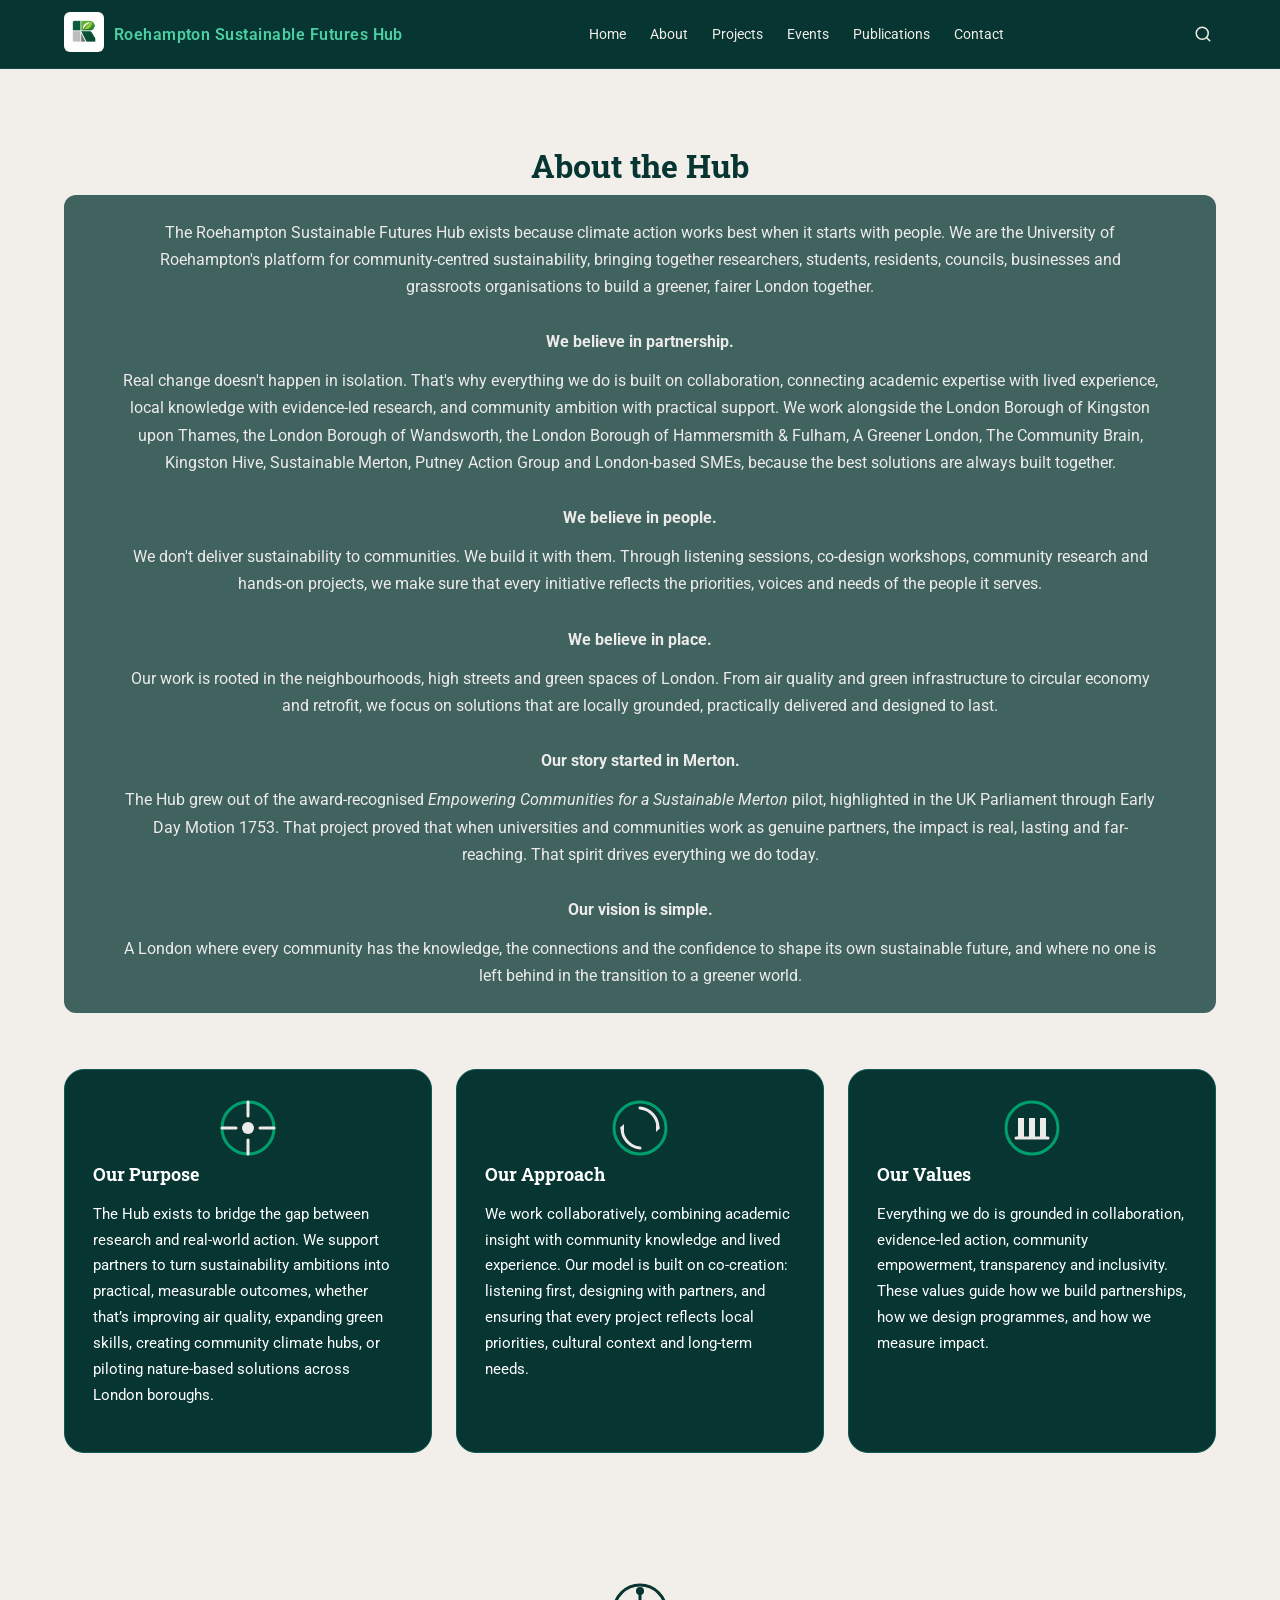
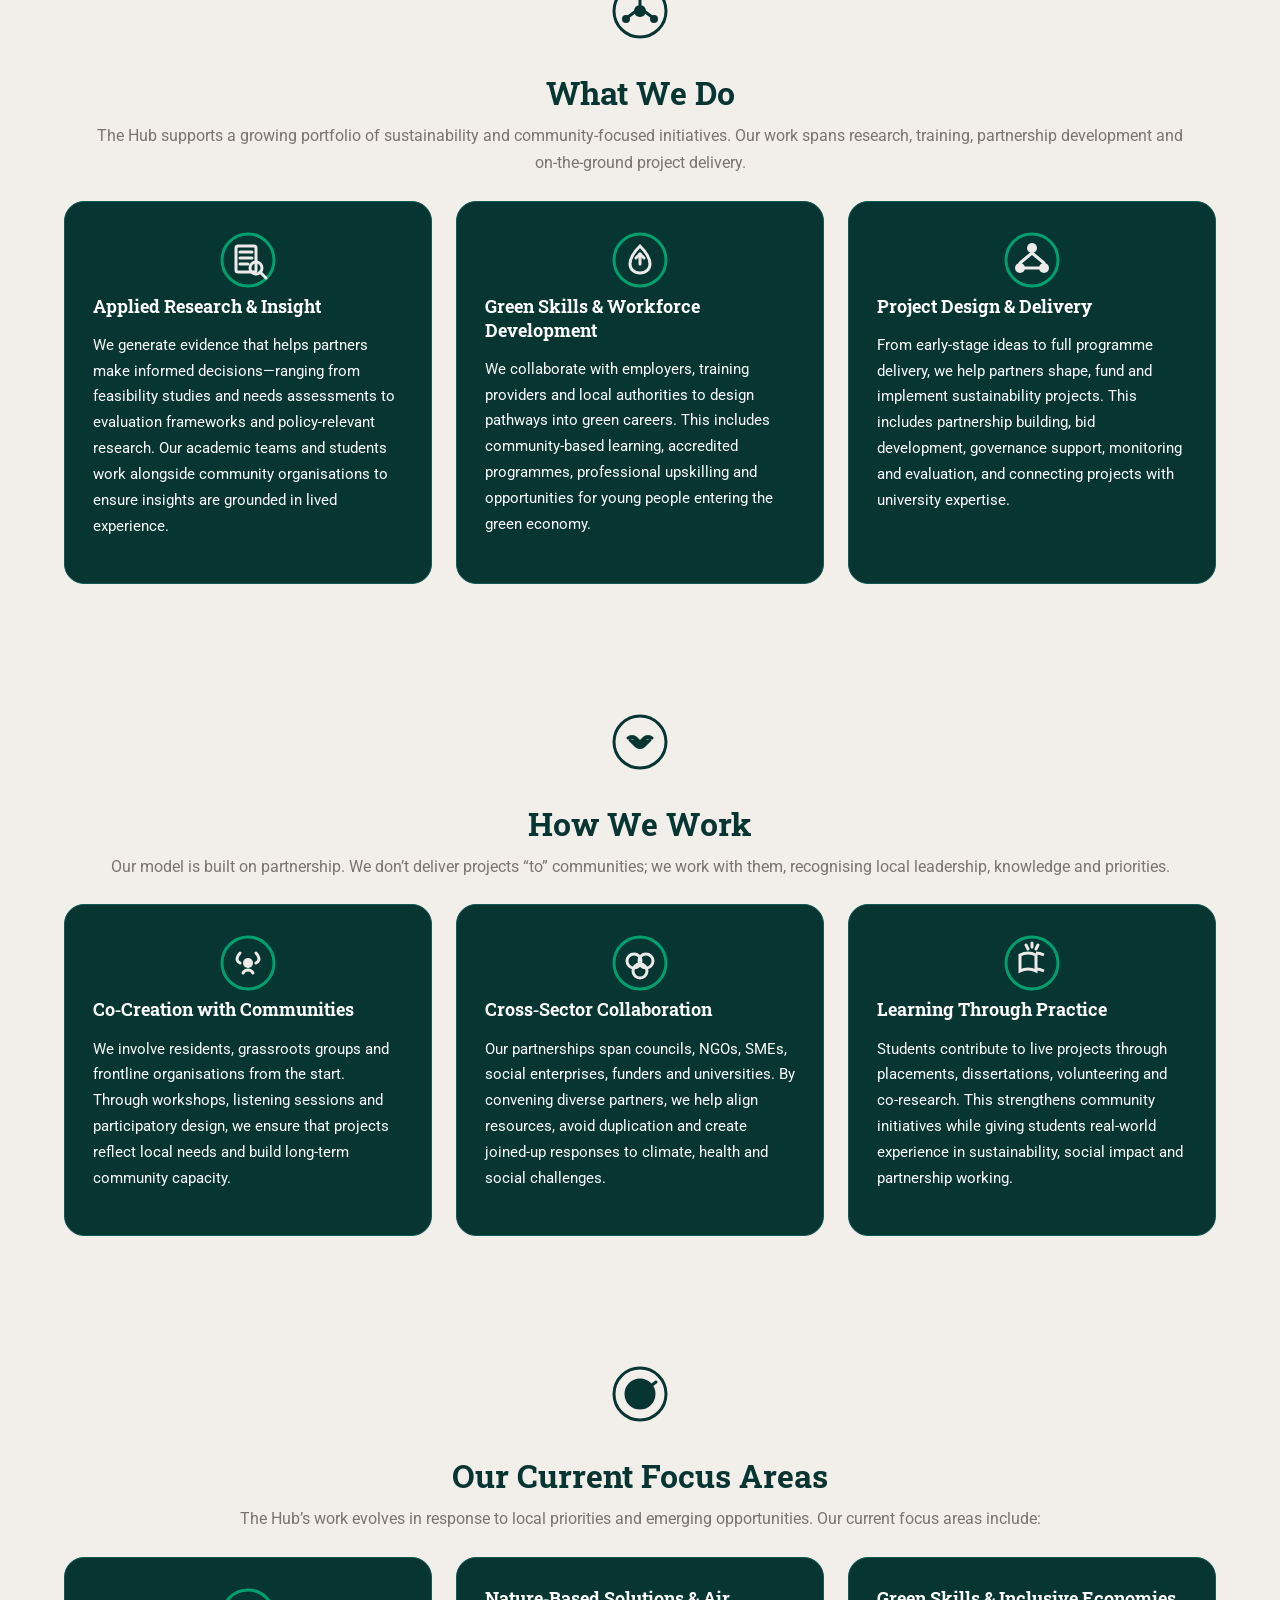
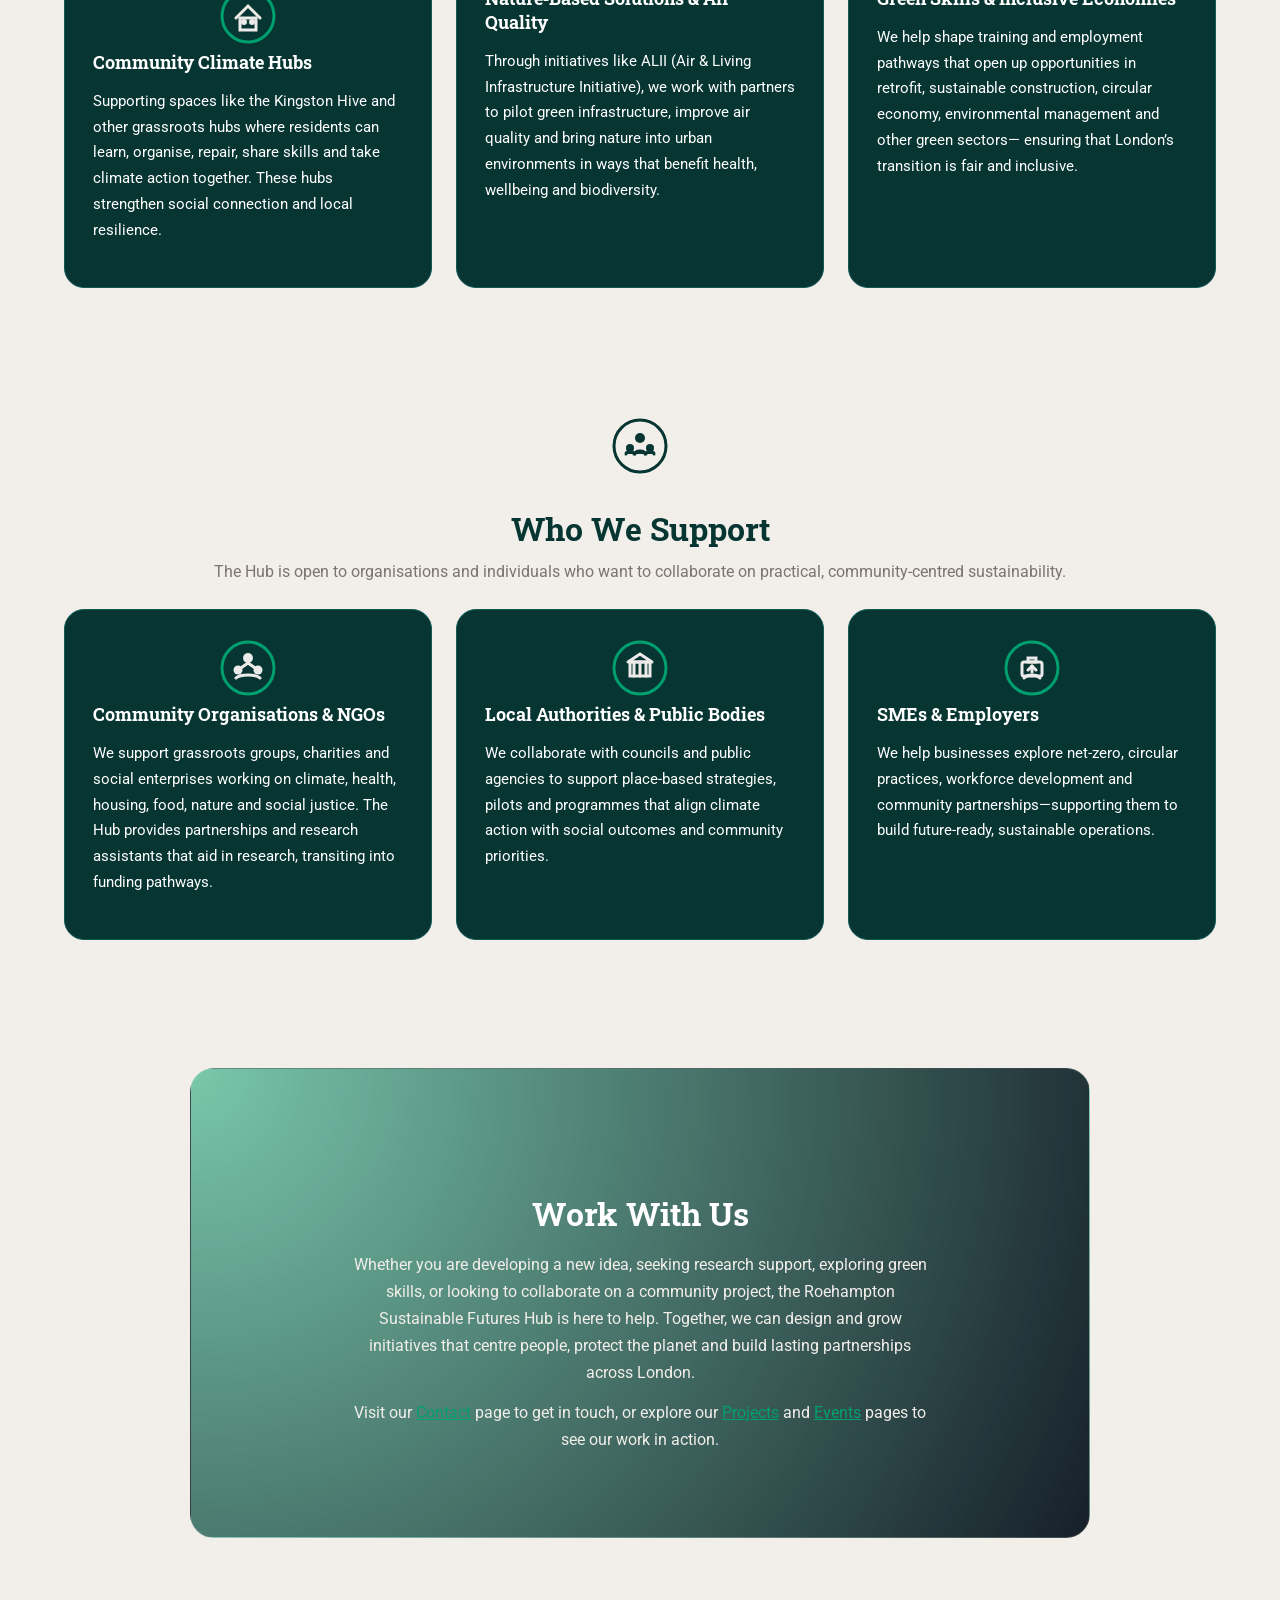
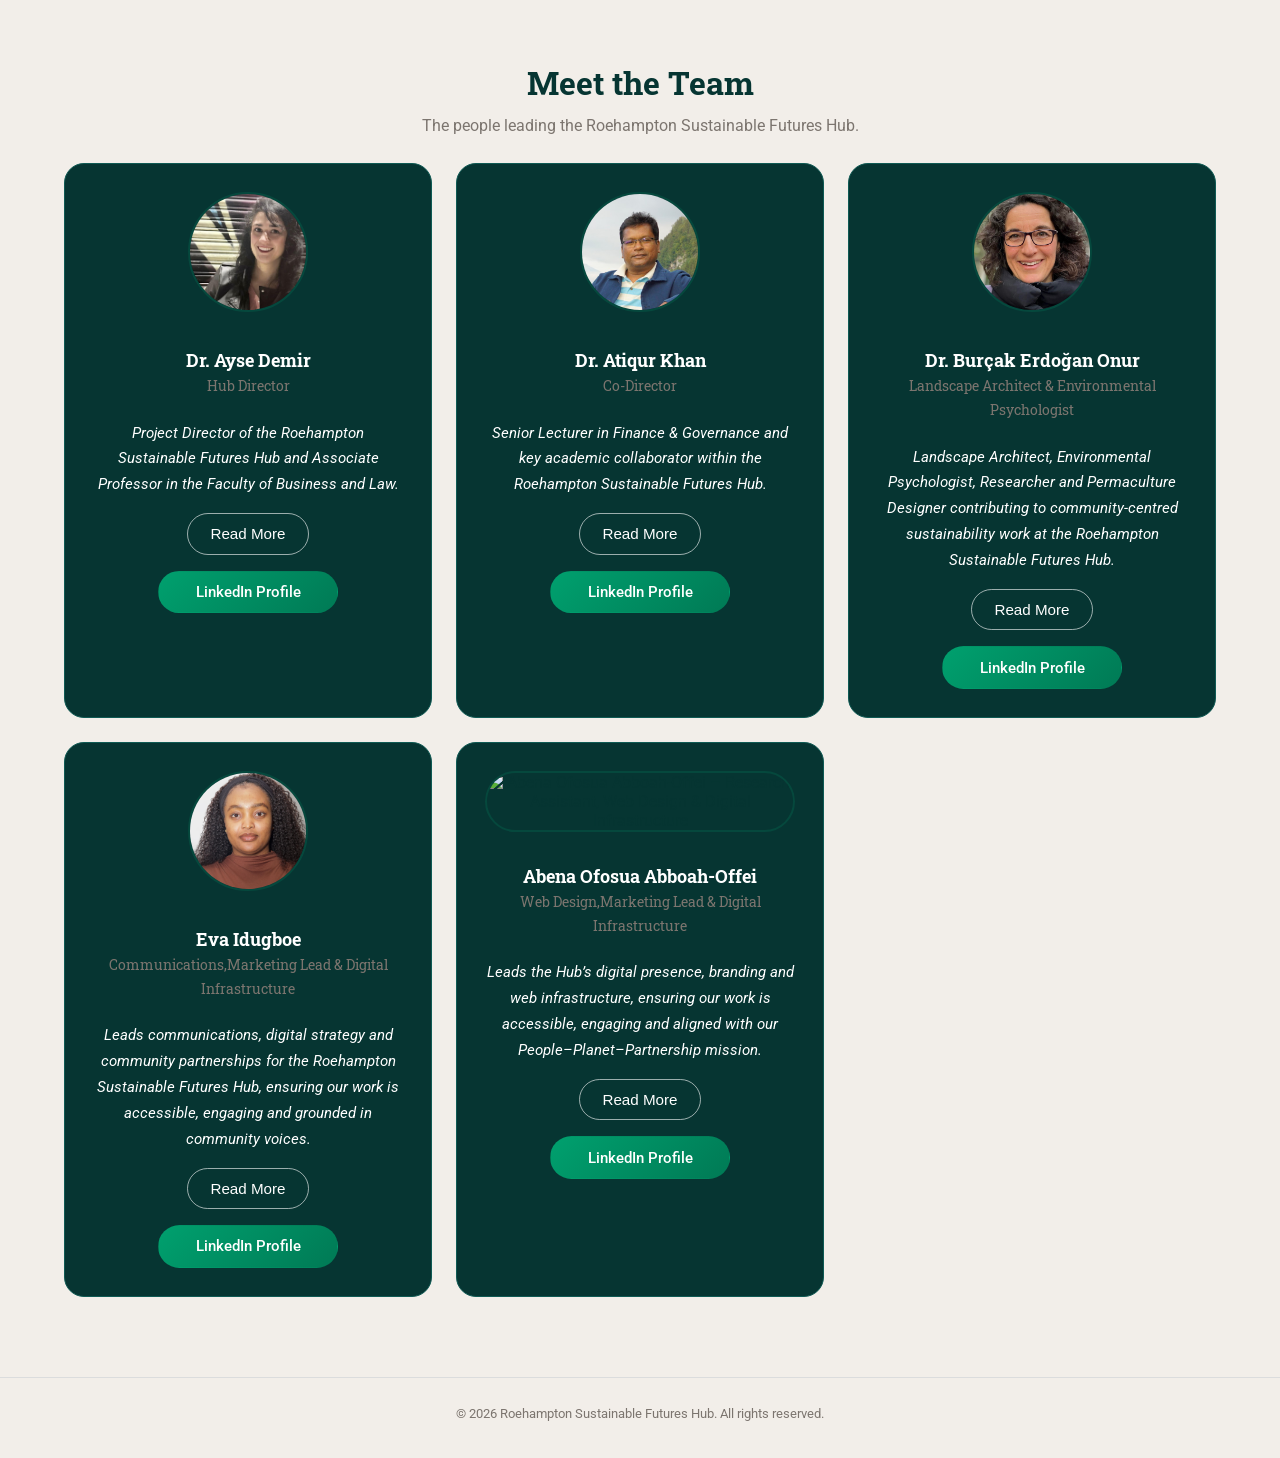
==== about.html @ 27e3ad8d "search page" ====
<!DOCTYPE html>
<html lang="en">
<head>
  <meta charset="UTF-8" />
  <meta name="viewport" content="width=device-width, initial-scale=1.0" />
  <title>Roehampton Sustainable Futures Hub | About</title>
  <link href="https://fonts.googleapis.com/css2?family=Roboto:wght@300;400;500;700&family=Roboto+Slab:wght@500;600;700&display=swap" rel="stylesheet" />
  <link rel="stylesheet" href="styles.css" />
  <script src="script.js" defer></script>
</head>
<body>
<!-- <header class="site-header">
  <div class="logo">
    <img src="Roehampton Sustainable Futures hub logo.png" alt="Roehampton Sustainable Futures Hub Logo" class="logo-img">
    <span class="logo-text">Roehampton Sustainable Futures Hub</span>
  </div>
  <nav class="main-nav">
    <a href="index.html">Home</a>
    <a href="about.html">About</a>
    <a href="programmes.html">Programmes</a>
    <a href="team.html">Team</a>
    <a href="impact.html">Impact</a>
    <a href="contact.html">Contact</a>
  </nav>
  <button class="nav-toggle" id="navToggle" aria-label="Toggle navigation">☰</button>
</header> -->


<header class="site-header">
  <div class="logo">
    <a href="index.html">
      <img src="Roehampton Sustainable Futures hub logo.png" class="logo-img" alt="Roehampton Sustainable Futures Hub">
    </a>
    <span class="logo-text">Roehampton Sustainable Futures Hub</span>
  </div>

  <nav class="main-nav">
    <a href="index.html">Home</a>
    <a href="about.html">About</a>
    <a href="projects.html">Projects</a>
    <!-- <a href="team.html">Team</a> -->
    <!-- <a href="impact.html">Impact</a> -->
    <a href="events.html">Events</a>
    <a href="publications.html">Publications</a>
    <!-- <a href="partners.html">Partners</a> -->
    <a href="contact.html">Contact</a>
  </nav>

  <!-- Search -->
<div class="site-search">
  <button class="search-toggle" id="searchToggle" aria-label="Search">
    <svg width="18" height="18" viewBox="0 0 24 24" fill="none" stroke="currentColor" stroke-width="2" stroke-linecap="round" stroke-linejoin="round">
      <circle cx="11" cy="11" r="8"/>
      <line x1="21" y1="21" x2="16.65" y2="16.65"/>
    </svg>
  </button>
  <div class="search-bar" id="searchBar">
    <input type="text" placeholder="Search the site..." class="search-input" id="searchInput">
    <button class="search-submit" id="searchSubmit">Go</button>
  </div>
</div>


  <button class="nav-toggle" id="navToggle">☰</button>
</header>

<main>
  
<main>

  <!-- ABOUT THE HUB -->
  <section class="about">
    <div class="section-heading">
      

      <h2>About the Hub</h2>
      <p style="text-align: justify;">
  <!-- <p style="text-align: justify;">
  The Roehampton Sustainable Futures Hub (RSFH) is the University of Roehampton's flagship platform 
  for partnership-driven sustainability. We bring together academics, students, residents, SMEs, 
  voluntary organisations, NGOs and local authorities to co-design environmental solutions that are 
  grounded in evidence and shaped by community priorities. Our role is to bridge the gap between 
  research and real-world climate action — ensuring that insight becomes impact.
</p>
<div></div>
<p style="text-align: justify;"><strong>Our Purpose</strong></p>
<p style="text-align: justify;">
  We exist to help London's communities, councils and organisations turn sustainability ambitions 
  into practical, measurable change. Our work is rooted in the belief that climate action must be 
  people-centred, place-based and partnership-led. We don't deliver solutions to communities; we 
  build them with communities — combining lived experience with academic expertise to create 
  interventions that are meaningful, inclusive and long-lasting.
</p>

<p style="text-align: justify;"><strong>Our Approach</strong></p>
<p style="text-align: justify;">RSFH works at the intersection of research, policy and community practice. We support partners to:</p>
<ul style="text-align: justify;">
  <li>Develop and test new sustainability programmes</li>
  <li>Strengthen organisational capacity and local leadership</li>
  <li>Build cross-sector partnerships</li>
  <li>Generate evidence and evaluate impact</li>
  <li>Expand access to green skills and climate education</li>
  <li>Pilot nature-based and climate-resilient interventions</li>
  <li>Translate research into practical tools, resources and community-led action</li>
</ul>

<p style="text-align: justify;"><strong>Who We Work With</strong></p>
<p style="text-align: justify;">Our partnerships span London's public, private and voluntary sectors. We collaborate closely with:</p>
<ul style="text-align: justify;">
  <li>London Borough of Kingston upon Thames</li>
  <li>London Borough of Wandsworth</li>
  <li>London Borough of Hammersmith &amp; Fulham</li>
  <li>A Greener London</li>
  <li>The Community Brain</li>
  <li>Kingston Hive</li>
  <li>Sustainable Merton</li>
  <li>Putney Action Group</li>
  <li>Kingston Council's Green Economy Team</li>
  <li>London-based SMEs and grassroots organisations</li>
</ul>

<p style="text-align: justify;"><strong>What We Do</strong></p>
<p style="text-align: justify;">Our portfolio spans a wide range of environmental and community-centred themes, including:</p>
<ul style="text-align: justify;">
  <li>Climate action and community resilience</li>
  <li>Air quality and pollution reduction</li>
  <li>Green and living infrastructure</li>
  <li>Circular economy innovation</li>
  <li>Green skills development and workforce pathways</li>
  <li>Community climate hubs and local capacity building</li>
  <li>Applied research and evidence generation</li>
  <li>Sustainability learning and public engagement</li>
</ul>

<p style="text-align: justify;"><strong>Our Core Initiatives</strong></p>
<p style="text-align: justify;">
  <strong>Green Skills for South London</strong> — Creating accessible pathways into the green 
  economy for residents, young people and jobseekers across South London, supporting workforce 
  development and local economic resilience.
</p>
<p style="text-align: justify;">
  <strong>Air &amp; Living Infrastructure Initiative (ALII)</strong> — Piloting nature-based 
  solutions and green infrastructure to improve air quality, enhance biodiversity and strengthen 
  climate resilience across London boroughs.
</p>
<p style="text-align: justify;">
  <strong>Kingston Hive Impact &amp; Capacity Building Project</strong> — Supporting one of 
  London's most active community climate hubs to expand its reach, measure its impact and embed 
  learning, governance and long-term sustainability.
</p>

<p style="text-align: justify;"><strong>Our Roots</strong></p>
<p style="text-align: justify;">
  RSFH builds on the award-recognised <em>Empowering Communities for a Sustainable Merton</em> 
  pilot — highlighted in the UK Parliament through Early Day Motion 1753. This pioneering project 
  demonstrated how universities and communities can work together to deliver practical, locally 
  grounded sustainability outcomes. It set the foundation for the Hub's commitment to partnership, 
  evidence and community-centred climate action.
</p>

<p style="text-align: justify;"><strong>Our Vision</strong></p>
<p style="text-align: justify;">
  A London where every community has the knowledge, capacity and partnerships needed to shape a 
  fair, low-carbon and climate-resilient future — and where universities play an active role in 
  supporting that transition.
</p>
      </p> -->

      <div class="about-text-box">
  <p>
    The Roehampton Sustainable Futures Hub exists because climate action works best when it starts
    with people. We are the University of Roehampton's platform for community-centred sustainability,
    bringing together researchers, students, residents, councils, businesses and grassroots
    organisations to build a greener, fairer London together.
  </p>

  <p><strong>We believe in partnership.</strong></p>
  <p>
    Real change doesn't happen in isolation. That's why everything we do is built on collaboration,
    connecting academic expertise with lived experience, local knowledge with evidence-led research,
    and community ambition with practical support. We work alongside the London Borough of Kingston
    upon Thames, the London Borough of Wandsworth, the London Borough of Hammersmith &amp; Fulham,
    A Greener London, The Community Brain, Kingston Hive, Sustainable Merton, Putney Action Group
    and London-based SMEs, because the best solutions are always built together.
  </p>

  <p><strong>We believe in people.</strong></p>
  <p>
    We don't deliver sustainability to communities. We build it with them. Through listening sessions,
    co-design workshops, community research and hands-on projects, we make sure that every initiative
    reflects the priorities, voices and needs of the people it serves.
  </p>

  <p><strong>We believe in place.</strong></p>
  <p>
    Our work is rooted in the neighbourhoods, high streets and green spaces of London. From air
    quality and green infrastructure to circular economy and retrofit, we focus on solutions that
    are locally grounded, practically delivered and designed to last.
  </p>

  <p><strong>Our story started in Merton.</strong></p>
  <p>
    The Hub grew out of the award-recognised <em>Empowering Communities for a Sustainable Merton</em>
    pilot, highlighted in the UK Parliament through Early Day Motion 1753. That project proved that
    when universities and communities work as genuine partners, the impact is real, lasting and
    far-reaching. That spirit drives everything we do today.
  </p>

  <p><strong>Our vision is simple.</strong></p>
  <p>
    A London where every community has the knowledge, the connections and the confidence to shape
    its own sustainable future, and where no one is left behind in the transition to a greener world.
  </p>
</div>
</p>  

    </div>

    <div class="about-grid">
      <div class="about-card">
        <div style="text-align:center;">

<svg width="60" height="60" viewBox="0 0 60 60" fill="none" xmlns="http://www.w3.org/2000/svg">
    <!-- Outer circle -->
    <circle cx="30" cy="30" r="26" stroke="#00A06E" stroke-width="3"/>

    <!-- Inner dot -->
    <circle cx="30" cy="30" r="6" fill="#ECEBEA"/>

    <!-- Direction lines -->
    <line x1="30" y1="4"  x2="30" y2="18" stroke="#ECEBEA" stroke-width="3" stroke-linecap="round"/>
    <line x1="30" y1="42" x2="30" y2="56" stroke="#ECEBEA" stroke-width="3" stroke-linecap="round"/>
    <line x1="4"  y1="30" x2="18" y2="30" stroke="#ECEBEA" stroke-width="3" stroke-linecap="round"/>
    <line x1="42" y1="30" x2="56" y2="30" stroke="#ECEBEA" stroke-width="3" stroke-linecap="round"/>
  </svg>

</div>


        <h3>Our Purpose</h3>
        <p>
          The Hub exists to bridge the gap between research and real‑world action. We support partners to
          turn sustainability ambitions into practical, measurable outcomes, whether that’s improving air
          quality, expanding green skills, creating community climate hubs, or piloting nature‑based
          solutions across London boroughs.
        </p>
      </div>

      
      
      
      <!-- OUR APPROACH -->
      <div class="about-card">

<div style="text-align:center;">
  <svg width="60" height="60" viewBox="0 0 60 60" fill="none" xmlns="http://www.w3.org/2000/svg">
    <!-- Outer circle -->
    <circle cx="30" cy="30" r="26" stroke="#00A06E" stroke-width="3"/>

    <!-- Circular arrows -->
    <path d="M30 10 A20 20 0 0 1 48 30" stroke="#ECEBEA" stroke-width="3" fill="none" stroke-linecap="round"/>
    <polygon points="46,26 50,30 46,34" fill="#ECEBEA"/>

    <path d="M30 50 A20 20 0 0 1 12 30" stroke="#ECEBEA" stroke-width="3" fill="none" stroke-linecap="round"/>
    <polygon points="14,34 10,30 14,26" fill="#ECEBEA"/>
  </svg>
</div>

        



        <h3>Our Approach</h3>
        <p>
          We work collaboratively, combining academic insight with community knowledge and lived
          experience. Our model is built on co‑creation: listening first, designing with partners, and
          ensuring that every project reflects local priorities, cultural context and long‑term needs.
        </p>
      </div>


      <!-- OUR VALUES -->
      <div class="about-card">

<div style="text-align:center;">
  <svg width="60" height="60" viewBox="0 0 60 60" fill="none" xmlns="http://www.w3.org/2000/svg">
    <!-- Outer circle -->
    <circle cx="30" cy="30" r="26" stroke="#00A06E" stroke-width="3"/>

    <!-- Three pillars -->
    <rect x="16" y="20" width="6" height="20" fill="#ECEBEA"/>
    <rect x="27" y="20" width="6" height="20" fill="#ECEBEA"/>
    <rect x="38" y="20" width="6" height="20" fill="#ECEBEA"/>

    <!-- Base line -->
    <line x1="14" y1="40" x2="46" y2="40" stroke="#ECEBEA" stroke-width="3" stroke-linecap="round"/>
  </svg>
</div>




        <h3>Our Values</h3>
        <p>
          Everything we do is grounded in collaboration, evidence‑led action, community empowerment,
          transparency and inclusivity. These values guide how we build partnerships, how we design
          programmes, and how we measure impact.
        </p>
      </div>
    </div>
  </section>



  <!-- WHAT WE DO -->
  <section class="about">
    <div class="section-heading">

<div style="text-align:center;">
  <svg width="60" height="60" viewBox="0 0 60 60" fill="none" xmlns="http://www.w3.org/2000/svg">
    <!-- Outer circle -->
    <circle cx="30" cy="30" r="26" stroke="#00A06E" stroke-width="3"/>

    <!-- Central hub -->
    <circle cx="30" cy="30" r="6" fill="#063532"/>

    <!-- Three outward paths -->
    <line x1="30" y1="12" x2="30" y2="24" stroke="#063532" stroke-width="3" stroke-linecap="round"/>
    <line x1="18" y1="36" x2="26" y2="30" stroke="#063532" stroke-width="3" stroke-linecap="round"/>
    <line x1="42" y1="36" x2="34" y2="30" stroke="#063532" stroke-width="3" stroke-linecap="round"/>

    <!-- Three endpoint dots -->
    <circle cx="30" cy="10" r="4" fill="#063532"/>
    <circle cx="16" cy="38" r="4" fill="#063532"/>
    <circle cx="44" cy="38" r="4" fill="#063532"/>
  </svg>
</div>


      <h2>What We Do</h2>
      <p>
        The Hub supports a growing portfolio of sustainability and community‑focused initiatives. Our work
        spans research, training, partnership development and on‑the‑ground project delivery.
      </p>
    </div>

    <div class="about-grid">
      <div class="about-card">

<div style="text-align:center;">
  <svg width="60" height="60" viewBox="0 0 60 60" fill="none" xmlns="http://www.w3.org/2000/svg">
    <!-- Outer circle -->
    <circle cx="30" cy="30" r="26" stroke="#00A06E" stroke-width="3"/>

    <!-- Document -->
    <rect x="18" y="16" width="20" height="26" rx="2" stroke="#ECEBEA" stroke-width="3" fill="none"/>
    <line x1="22" y1="22" x2="34" y2="22" stroke="#ECEBEA" stroke-width="3" stroke-linecap="round"/>
    <line x1="22" y1="28" x2="34" y2="28" stroke="#ECEBEA" stroke-width="3" stroke-linecap="round"/>
    <line x1="22" y1="34" x2="30" y2="34" stroke="#ECEBEA" stroke-width="3" stroke-linecap="round"/>

    <!-- Magnifying glass -->
    <circle cx="38" cy="38" r="6" stroke="#ECEBEA" stroke-width="3" fill="none"/>
    <line x1="42" y1="42" x2="48" y2="48" stroke="#ECEBEA" stroke-width="3" stroke-linecap="round"/>
  </svg>
</div>


        <h3>Applied Research & Insight</h3>
        <p>
          We generate evidence that helps partners make informed decisions—ranging from feasibility
          studies and needs assessments to evaluation frameworks and policy‑relevant research. Our
          academic teams and students work alongside community organisations to ensure insights are
          grounded in lived experience.
        </p>
      </div>

      <div class="about-card">

<div style="text-align:center;">
  <svg width="60" height="60" viewBox="0 0 60 60" fill="none" xmlns="http://www.w3.org/2000/svg">
    <!-- Outer circle -->
    <circle cx="30" cy="30" r="26" stroke="#00A06E" stroke-width="3"/>

    <!-- Leaf shape -->
    <path d="M30 16C24 22 20 28 20 34C20 39 24 43 30 43C36 43 40 39 40 34C40 28 36 22 30 16Z"
          stroke="#ECEBEA" stroke-width="3" fill="none"/>

    <!-- Upward arrow (growth) -->
    <line x1="30" y1="24" x2="30" y2="34" stroke="#ECEBEA" stroke-width="3" stroke-linecap="round"/>
    <line x1="26" y1="28" x2="30" y2="24" stroke="#ECEBEA" stroke-width="3" stroke-linecap="round"/>
    <line x1="34" y1="28" x2="30" y2="24" stroke="#ECEBEA" stroke-width="3" stroke-linecap="round"/>
  </svg>
</div>


        <h3>Green Skills & Workforce Development</h3>
        <p>
          We collaborate with employers, training providers and local authorities to design pathways into
          green careers. This includes community‑based learning, accredited programmes, professional
          upskilling and opportunities for young people entering the green economy.
        </p>
      </div>

      <div class="about-card">
<div style="text-align:center;">
  <svg width="60" height="60" viewBox="0 0 60 60" fill="none" xmlns="http://www.w3.org/2000/svg">
    <!-- Outer circle -->
    <circle cx="30" cy="30" r="26" stroke="#00A06E" stroke-width="3"/>

    <!-- Nodes -->
    <circle cx="30" cy="18" r="5" fill="#ECEBEA"/>
    <circle cx="18" cy="38" r="5" fill="#ECEBEA"/>
    <circle cx="42" cy="38" r="5" fill="#ECEBEA"/>

    <!-- Connecting lines -->
    <line x1="30" y1="23" x2="18" y2="33" stroke="#ECEBEA" stroke-width="3" stroke-linecap="round"/>
    <line x1="30" y1="23" x2="42" y2="33" stroke="#ECEBEA" stroke-width="3" stroke-linecap="round"/>
    <line x1="18" y1="38" x2="42" y2="38" stroke="#ECEBEA" stroke-width="3" stroke-linecap="round"/>
  </svg>
</div>


        <h3>Project Design & Delivery</h3>
        <p>
          From early‑stage ideas to full programme delivery, we help partners shape, fund and implement
          sustainability projects. This includes partnership building, bid development, governance
          support, monitoring and evaluation, and connecting projects with university expertise.
        </p>
      </div>
    </div>
  </section>



  <!-- HOW WE WORK -->
  <section class="about">
    <div class="section-heading">

      <div style="text-align:center;">
  <svg width="60" height="60" viewBox="0 0 60 60" fill="none" xmlns="http://www.w3.org/2000/svg">
    <!-- Outer circle -->
    <circle cx="30" cy="30" r="26" stroke="#00A06E" stroke-width="3"/>

    <!-- Two hands shaking (partnership) -->
    <path d="M20 28 L26 34 C28 36 32 36 34 34 L40 28" 
          stroke="#ECEBEA" stroke-width="3" stroke-linecap="round" fill="none"/>

    <path d="M18 26 C20 24 24 24 26 26 L30 30" 
          stroke="#ECEBEA" stroke-width="3" stroke-linecap="round" fill="none"/>

    <path d="M42 26 C40 24 36 24 34 26 L30 30" 
          stroke="#ECEBEA" stroke-width="3" stroke-linecap="round" fill="none"/>
  </svg>
</div>



      <h2>How We Work</h2>
      <p>
        Our model is built on partnership. We don’t deliver projects “to” communities; we work with them,
        recognising local leadership, knowledge and priorities.
      </p>
    </div>

    <div class="about-grid">
      <div class="about-card">

        <div style="text-align:center;">
  <svg width="60" height="60" viewBox="0 0 60 60" fill="none" xmlns="http://www.w3.org/2000/svg">
    <!-- Outer circle -->
    <circle cx="30" cy="30" r="26" stroke="#00A06E" stroke-width="3"/>

    <!-- Hands reaching inward -->
    <path d="M22 20 C18 24, 18 28, 22 30" stroke="#ECEBEA" stroke-width="3" stroke-linecap="round" fill="none"/>
    <path d="M38 20 C42 24, 42 28, 38 30" stroke="#ECEBEA" stroke-width="3" stroke-linecap="round" fill="none"/>
    <path d="M25 40 C27 36, 33 36, 35 40" stroke="#ECEBEA" stroke-width="3" stroke-linecap="round" fill="none"/>

    <!-- Central shared space -->
    <circle cx="30" cy="30" r="5" fill="#ECEBEA"/>
  </svg>
</div>


        <h3>Co‑Creation with Communities</h3>
        <p>
          We involve residents, grassroots groups and frontline organisations from the start. Through
          workshops, listening sessions and participatory design, we ensure that projects reflect local
          needs and build long‑term community capacity.
        </p>
      </div>

      <div class="about-card">

        <div style="text-align:center;">
  <svg width="60" height="60" viewBox="0 0 60 60" fill="none" xmlns="http://www.w3.org/2000/svg">
    <!-- Outer circle -->
    <circle cx="30" cy="30" r="26" stroke="#00A06E" stroke-width="3"/>

    <!-- Three interlinked circles -->
    <circle cx="24" cy="28" r="7" stroke="#ECEBEA" stroke-width="3" fill="none"/>
    <circle cx="36" cy="28" r="7" stroke="#ECEBEA" stroke-width="3" fill="none"/>
    <circle cx="30" cy="38" r="7" stroke="#ECEBEA" stroke-width="3" fill="none"/>
  </svg>
</div>



        <h3>Cross‑Sector Collaboration</h3>
        <p>
          Our partnerships span councils, NGOs, SMEs, social enterprises, funders and universities. By
          convening diverse partners, we help align resources, avoid duplication and create joined‑up
          responses to climate, health and social challenges.
        </p>
      </div>

      <div class="about-card">

        <div style="text-align:center;">
  <svg width="60" height="60" viewBox="0 0 60 60" fill="none" xmlns="http://www.w3.org/2000/svg">
    <!-- Outer circle -->
    <circle cx="30" cy="30" r="26" stroke="#00A06E" stroke-width="3"/>

    <!-- Open book -->
    <path d="M18 22C18 22 22 20 26 20C30 20 34 22 34 22V38C34 38 30 36 26 36C22 36 18 38 18 38V22Z"
          stroke="#ECEBEA" stroke-width="3" fill="none"/>

    <path d="M42 22C42 22 38 20 34 20" stroke="#ECEBEA" stroke-width="3" fill="none"/>
    <path d="M42 38C42 38 38 36 34 36" stroke="#ECEBEA" stroke-width="3" fill="none"/>

    <!-- Spark (learning moment) -->
    <line x1="30" y1="14" x2="30" y2="10" stroke="#ECEBEA" stroke-width="3" stroke-linecap="round"/>
    <line x1="26" y1="16" x2="24" y2="12" stroke="#ECEBEA" stroke-width="3" stroke-linecap="round"/>
    <line x1="34" y1="16" x2="36" y2="12" stroke="#ECEBEA" stroke-width="3" stroke-linecap="round"/>
  </svg>
</div>





        <h3>Learning Through Practice</h3>
        <p>
          Students contribute to live projects through placements, dissertations, volunteering and
          co‑research. This strengthens community initiatives while giving students real‑world experience
          in sustainability, social impact and partnership working.
        </p>
      </div>
    </div>
  </section>



  <!-- FOCUS AREAS -->
  <section class="about">
    <div class="section-heading">

      <div style="text-align:center;">
  <svg width="60" height="60" viewBox="0 0 60 60" fill="none" xmlns="http://www.w3.org/2000/svg">
    <!-- Outer circle -->
    <circle cx="30" cy="30" r="26" stroke="#00A06E" stroke-width="3"/>

    <!-- Inner focus rings -->
    <circle cx="30" cy="30" r="14" stroke="#ECEBEA" stroke-width="3" fill="none"/>
    <circle cx="30" cy="30" r="6" fill="#ECEBEA"/>

    <!-- Focus beam -->
    <line x1="30" y1="30" x2="46" y2="18" stroke="#ECEBEA" stroke-width="3" stroke-linecap="round"/>
  </svg>
</div>



      <h2>Our Current Focus Areas</h2>
      <p>
        The Hub’s work evolves in response to local priorities and emerging opportunities. Our current
        focus areas include:
      </p>
    </div>

    <div class="about-grid">
      <div class="about-card">

        <div style="text-align:center;">
  <svg width="60" height="60" viewBox="0 0 60 60" fill="none" xmlns="http://www.w3.org/2000/svg">
    <!-- Outer circle -->
    <circle cx="30" cy="30" r="26" stroke="#00A06E" stroke-width="3"/>

    <!-- House / hub shape -->
    <path d="M18 32 L30 20 L42 32" stroke="#ECEBEA" stroke-width="3" fill="none" stroke-linecap="round"/>
    <rect x="22" y="32" width="16" height="12" stroke="#ECEBEA" stroke-width="3" fill="none"/>

    <!-- People inside the hub -->
    <circle cx="26" cy="36" r="3" fill="#ECEBEA"/>
    <circle cx="34" cy="36" r="3" fill="#ECEBEA"/>
  </svg>
</div>


        <h3>Community Climate Hubs</h3>
        <p>
          Supporting spaces like the Kingston Hive and other grassroots hubs where residents can learn,
          organise, repair, share skills and take climate action together. These hubs strengthen social
          connection and local resilience.
        </p>
      </div>

      <div class="about-card">
        
        <h3>Nature‑Based Solutions & Air Quality</h3>
        <p>
          Through initiatives like ALII (Air & Living Infrastructure Initiative), we work with partners to
          pilot green infrastructure, improve air quality and bring nature into urban environments in ways
          that benefit health, wellbeing and biodiversity.
        </p>
      </div>

      <div class="about-card">
        <h3>Green Skills & Inclusive Economies</h3>
        <p>
          We help shape training and employment pathways that open up opportunities in retrofit,
          sustainable construction, circular economy, environmental management and other green sectors—
          ensuring that London’s transition is fair and inclusive.
        </p>
      </div>
    </div>
  </section>



  <!-- WHO WE SUPPORT -->
  <section class="about">
    <div class="section-heading">
      <svg width="60" height="60" viewBox="0 0 60 60" fill="none" xmlns="http://www.w3.org/2000/svg">
    <!-- Outer circle -->
    <circle cx="30" cy="30" r="26" stroke="#00A06E" stroke-width="3"/>

    <!-- Three people (organisations + individuals) -->
    <circle cx="30" cy="22" r="5" fill="#ECEBEA"/>
    <circle cx="20" cy="32" r="4" fill="#ECEBEA"/>
    <circle cx="40" cy="32" r="4" fill="#ECEBEA"/>

    <!-- Shoulders / bodies -->
    <path d="M25 38 C25 34, 35 34, 35 38" stroke="#ECEBEA" stroke-width="3" stroke-linecap="round" fill="none"/>
    <path d="M16 38 C16 35, 24 35, 24 38" stroke="#ECEBEA" stroke-width="3" stroke-linecap="round" fill="none"/>
    <path d="M36 38 C36 35, 44 35, 44 38" stroke="#ECEBEA" stroke-width="3" stroke-linecap="round" fill="none"/>
  </svg>
      <h2>Who We Support</h2>
      <p>
        The Hub is open to organisations and individuals who want to collaborate on practical,
        community‑centred sustainability.
      </p>
    </div>

    <div class="about-grid">
      <div class="about-card">
        <div style="text-align:center;">
  <svg width="60" height="60" viewBox="0 0 60 60" fill="none" xmlns="http://www.w3.org/2000/svg">
    <!-- Outer circle -->
    <circle cx="30" cy="30" r="26" stroke="#00A06E" stroke-width="3"/>

    <!-- Three community figures -->
    <circle cx="30" cy="20" r="5" fill="#ECEBEA"/>
    <circle cx="20" cy="32" r="4.5" fill="#ECEBEA"/>
    <circle cx="40" cy="32" r="4.5" fill="#ECEBEA"/>

    <!-- Shared base (community foundation) -->
    <path d="M18 40 C22 36, 38 36, 42 40" 
          stroke="#ECEBEA" stroke-width="3" stroke-linecap="round" fill="none"/>

    <!-- Connection lines (collaboration across sectors) -->
    <line x1="30" y1="25" x2="20" y2="32" stroke="#ECEBEA" stroke-width="3" stroke-linecap="round"/>
    <line x1="30" y1="25" x2="40" y2="32" stroke="#ECEBEA" stroke-width="3" stroke-linecap="round"/>
  </svg>
</div>

        <h3>Community Organisations & NGOs</h3>
        <p>
          We support grassroots groups, charities and social enterprises working on climate, health,
          housing, food, nature and social justice. The Hub provides partnerships and research assistants
          that aid in research, transiting into funding pathways.
        </p>
      </div>

      <div class="about-card">

        <div style="text-align:center;">
  <svg width="60" height="60" viewBox="0 0 60 60" fill="none" xmlns="http://www.w3.org/2000/svg">
    <!-- Outer circle -->
    <circle cx="30" cy="30" r="26" stroke="#00A06E" stroke-width="3"/>

    <!-- Civic building (public bodies, councils) -->
    <polygon points="30,16 18,24 42,24" stroke="#ECEBEA" stroke-width="3" fill="none" stroke-linejoin="round"/>

    <rect x="20" y="24" width="20" height="14" stroke="#ECEBEA" stroke-width="3" fill="none"/>

    <!-- Columns -->
    <line x1="24" y1="24" x2="24" y2="38" stroke="#ECEBEA" stroke-width="3" stroke-linecap="round"/>
    <line x1="30" y1="24" x2="30" y2="38" stroke="#ECEBEA" stroke-width="3" stroke-linecap="round"/>
    <line x1="36" y1="24" x2="36" y2="38" stroke="#ECEBEA" stroke-width="3" stroke-linecap="round"/>
  </svg>
</div>



        <h3>Local Authorities & Public Bodies</h3>
        <p>
          We collaborate with councils and public agencies to support place‑based strategies, pilots and
          programmes that align climate action with social outcomes and community priorities.
        </p>
      </div>

      <div class="about-card">

        <div style="text-align:center;">
  <svg width="60" height="60" viewBox="0 0 60 60" fill="none" xmlns="http://www.w3.org/2000/svg">
    <!-- Outer circle -->
    <circle cx="30" cy="30" r="26" stroke="#00A06E" stroke-width="3"/>

    <!-- Briefcase (business, SMEs, employers) -->
    <rect x="20" y="24" width="20" height="14" rx="2" stroke="#ECEBEA" stroke-width="3" fill="none"/>
    <rect x="26" y="20" width="8" height="4" stroke="#ECEBEA" stroke-width="3" fill="none"/>

    <!-- Upward pathway (net-zero, circularity, future-ready operations) -->
    <path d="M22 40 C26 36, 34 36, 38 40" 
          stroke="#ECEBEA" stroke-width="3" stroke-linecap="round" fill="none"/>
    <line x1="30" y1="34" x2="30" y2="28" stroke="#ECEBEA" stroke-width="3" stroke-linecap="round"/>
    <line x1="26" y1="32" x2="30" y2="28" stroke="#ECEBEA" stroke-width="3" stroke-linecap="round"/>
    <line x1="34" y1="32" x2="30" y2="28" stroke="#ECEBEA" stroke-width="3" stroke-linecap="round"/>
  </svg>
</div>



        <h3>SMEs & Employers</h3>
        <p>
          We help businesses explore net‑zero, circular practices, workforce development and community
          partnerships—supporting them to build future‑ready, sustainable operations.
        </p>
      </div>
    </div>
  </section>



  <!-- CALL TO ACTION -->
  <section class="about cta-section">
    <div class="section-heading">
      <h2>Work With Us</h2>
      <p>
        Whether you are developing a new idea, seeking research support, exploring green skills, or
        looking to collaborate on a community project, the Roehampton Sustainable Futures Hub is here to
        help. Together, we can design and grow initiatives that centre people, protect the planet and
        build lasting partnerships across London.
      </p>
      <p>
        Visit our <a href="contact.html">Contact</a> page to get in touch, or explore our
        <a href="projects.html">Projects</a> and <a href="events.html">Events</a> pages to see our work in action.
      </p>
    </div>
  </section>

  





<!-- INSERT THE TEAM PROFILE SECTION HERE -->
<!-- MEET THE TEAM SECTION -->
<section class="about">
  <div class="section-heading">
    <h2>Meet the Team</h2>
    <p>The people leading the Roehampton Sustainable Futures Hub.</p>
  </div>

  <div class="about-grid">

    <!-- AYSE DEMIR CARD -->
    <div class="about-card team-card">
      <div style="text-align:center; margin-bottom:1rem;">
        <img src="Ayse Demir.jpg"
             alt="Dr. Ayse Demir"
             class="team-photo">
      </div>

      <h3 style="text-align:center;">
        Dr. Ayse Demir<br>
        <span class="team-role">Hub Director</span>
      </h3>

      <p class="bio-short">
        <em>Project Director of the Roehampton Sustainable Futures Hub and Associate Professor in the Faculty of Business and Law.</em>
      </p>

      <!-- FULL BIO (HIDDEN BY DEFAULT) -->
      <div class="bio-full">
        <p>
          Dr. Ayse Demir leads the strategic direction, partnerships and research agenda of the Roehampton Sustainable Futures Hub. 
          Her work bridges sustainability, community development, green skills, inclusive economies and evidence‑led policy.
        </p>

        <p>
          She has led major applied research programmes on air quality, green infrastructure, gender equity, financial inclusion, 
          and the role of SMEs in sustainable development. Her leadership ensures that the Hub’s work is grounded in community 
          priorities, academic rigour and long‑term impact.
        </p>

        <p>
          Dr. Demir champions co‑creation, working closely with residents, grassroots groups and local authorities to design 
          sustainability projects that are practical, equitable and rooted in lived experience.
        </p>

        <p>
          She also creates opportunities for Roehampton students to engage in live sustainability projects through placements, 
          dissertations and community‑based research, strengthening both student learning and community capacity.
        </p>
      </div>

      <!-- READ MORE BUTTON -->
      <button class="btn secondary read-more-btn">Read More</button>

      <!-- LINKEDIN BUTTON -->
      <a href="https://www.linkedin.com/in/ayse-demir-a7ab0713a/"
         target="_blank"
         class="btn primary"
         style="margin-top:1rem; width:100%; text-align:center;">
         LinkedIn Profile
      </a>
    </div>


    
    
    <!-- ATIQ CARD  -->
    <div class="about-card team-card">
      <div style="text-align:center; margin-bottom:1rem;">
        <img src="Atiqur Khan.jpg"
             alt="Dr. Atiqur Khan"
             class="team-photo">
      </div>

      <h3 style="text-align:center;">
        Dr. Atiqur Khan<br>
        <span class="team-role">Co-Director</span>
      </h3>

      <p class="bio-short">
        <em>Senior Lecturer in Finance & Governance and key academic collaborator within the Roehampton Sustainable Futures Hub.</em>
      </p>

      <!-- FULL BIO (HIDDEN BY DEFAULT) -->
      <div class="bio-full">
        <p>
          Dr. Atiqur (Atiq) Khan is a Senior Lecturer in Finance and Governance at the University of Roehampton’s 
          Faculty of Business and Law. His work strengthens the Hub’s mission by bringing deep expertise in 
          sustainable finance, climate‑related risk, green economic transitions, and the resilience of financial systems.
        </p>

        <p>
          His research examines how financial institutions, SMEs, and national economies respond to climate change, 
          environmental policy, and sustainability‑driven regulatory shifts. This includes work on banking system 
          resilience, renewable energy feasibility, and the financial behaviours of organisations navigating 
          environmental transitions.
        </p>

        <p>
          Dr. Khan has contributed to major international research projects, including a Marie Skłodowska‑Curie 
          Fellowship on green economic transitions, a Development Bank of Wales project on SME environmental policy 
          responses, and a Malaysian FRGS grant on renewable energy and deforestation.
        </p>

        <p>
          Within the Hub, he supports research design, evaluation, and financial governance, ensuring that 
          sustainability initiatives are both environmentally sound and economically viable.
        </p>

        <p>
          With over a decade of teaching experience across the UK, Malaysia and Bangladesh, he supervises postgraduate 
          research and integrates sustainability, finance and governance into student learning.
        </p>
      </div>

      <!-- READ MORE BUTTON -->
      <button class="btn secondary read-more-btn">Read More</button>

      <!-- LINKEDIN BUTTON -->
      <a href="https://www.linkedin.com/in/md-atiqur-rahman-khan-411b5717/"
         target="_blank"
         class="btn primary"
         style="margin-top:1rem; width:100%; text-align:center;">
         LinkedIn Profile
      </a>
    </div>




    <!-- BURÇAK ERDOĞAN ONUR CARD -->
<div class="about-card team-card">
  <div style="text-align:center; margin-bottom:1rem;">
    <img src="Burcak.jpg"
         alt="Dr. Burçak Erdoğan Onur"
         class="team-photo">
  </div>

  <h3 style="text-align:center;">
    Dr. Burçak Erdoğan Onur<br>
    <span class="team-role">Landscape Architect & Environmental Psychologist</span>
  </h3>

  <p class="bio-short">
    <em>Landscape Architect, Environmental Psychologist, Researcher and Permaculture Designer contributing to community‑centred sustainability work at the Roehampton Sustainable Futures Hub.</em>
  </p>

  <!-- FULL BIO (HIDDEN BY DEFAULT) -->
  <div class="bio-full">
    <p>
      Dr. Burçak Erdoğan Onur is a Landscape Architect, Environmental Psychologist, Researcher and Permaculture Designer whose work bridges ecological design, human wellbeing and community‑led sustainability. She brings an interdisciplinary perspective to the Roehampton Sustainable Futures Hub, strengthening its mission to build people‑centred, resilient and environmentally connected communities.
    </p>

    <p>
      Her expertise spans nature‑based solutions, environmental behaviour, sustainable place‑making, and regenerative design. She contributes to the Hub’s research and community projects, including the Hub’s inaugural pilot initiative, <em>Empowering Change: Understanding and Optimising Volunteer Engagement for Sustainable Impact in Merton</em>, recognised in the UK Parliament.
    </p>

    <p>
      With a background in both environmental psychology and landscape architecture, Dr. Erdoğan Onur focuses on how people interact with their environments and how ecological design can support wellbeing, climate resilience and community empowerment.
    </p>

    <p>
      Her work helps the Hub design sustainability initiatives that are human‑centred, ecologically grounded and socially meaningful, aligning with the Hub’s People–Planet–Partnership approach.
    </p>
  </div>

  <!-- READ MORE BUTTON -->
  <button class="btn secondary read-more-btn">Read More</button>

  <!-- LINKEDIN BUTTON -->
  <a href="https://www.linkedin.com/in/burcak-erdogan-onur/"
     target="_blank"
     class="btn primary"
     style="margin-top:1rem; width:100%; text-align:center;">
     LinkedIn Profile
  </a>
</div>


<!-- EVA TEAM CARD -->
<div class="about-card team-card">
  <div style="text-align:center; margin-bottom:1rem;">
    <img src="Eva.jpeg"
         alt="Eva – Communications & Community Partnerships Lead"
         class="team-photo">
  </div>

  <h3 style="text-align:center;">
    Eva Idugboe<br>
    <span class="team-role">Communications,Marketing Lead & Digital Infrastructure</span>
  </h3>

  <p class="bio-short">
    <em>Leads communications, digital strategy and community partnerships 
      for the Roehampton Sustainable Futures Hub, ensuring our work is accessible, 
      engaging and grounded in community voices.</em>
  </p>

  <!-- FULL BIO (HIDDEN BY DEFAULT) -->
  <div class="bio-full">
    <p>
      Eva plays a central role in shaping how the Roehampton Sustainable Futures Hub communicates its mission, impact and opportunities. She leads on storytelling, digital strategy and community‑focused engagement across the Hub’s projects, ensuring that our work is accessible, inclusive and grounded in the voices of the people we serve.
    </p>

    <p>
      With experience across community development, creative communications and partnership building, Eva brings a unique ability to translate complex sustainability themes into clear, compelling narratives. She works closely with grassroots organisations, students, local authorities and project partners to amplify their work and highlight the real‑world change happening across our networks.
    </p>

    <p>
      Eva also co‑leads the Hub’s communications and marketing function, overseeing social media, events visibility, brand alignment and content development across LinkedIn, Instagram and Facebook. Her work strengthens the Hub’s presence across London and supports collaborative, community‑centred sustainability.
    </p>
  </div>

  <!-- READ MORE BUTTON -->
  <button class="btn secondary read-more-btn">Read More</button>

  <!-- LINKEDIN BUTTON -->
  <a href="https://www.linkedin.com/in/eva-idugboe-o/"
     target="_blank"
     class="btn primary"
     style="margin-top:1rem; width:100%; text-align:center;">
     LinkedIn Profile
  </a>
</div>

<!-- ABENA TEAM CARD -->
<div class="about-card team-card">
  <div style="text-align:center; margin-bottom:1rem;">
    <img src="Abena.JPG"
         alt="Abena Ofosua Abboah-Offei – Research Assistant, Web Design & Digital Infrastructure"
         class="team-photo">
  </div>

  <h3 style="text-align:center;">
    Abena Ofosua Abboah-Offei<br>
    <span class="team-role">Web Design,Marketing Lead & Digital Infrastructure</span>
  </h3>

  <p class="bio-short">
    <em>Leads the Hub’s digital presence, branding and web infrastructure, ensuring our work is accessible, 
    engaging and aligned with our People–Planet–Partnership mission.</em>
  </p>

  <!-- FULL BIO (HIDDEN BY DEFAULT) -->
  <div class="bio-full">
    <p>
      Abena plays a key role in shaping the Roehampton Sustainable Futures Hub’s digital identity and 
      communications. She leads on web design, branding, content development and digital infrastructure, 
      ensuring that the Hub’s work is presented clearly, professionally and in a way that reflects the 
      values of community‑centred sustainability.
    </p>

    <p>
      Her work spans website development, visual identity, social media alignment and digital storytelling. 
      Abena ensures that project pages, events, impact stories and community partnerships are communicated 
      in a way that is accessible, visually coherent and grounded in the Hub’s mission.
    </p>

    <p>
      She collaborates closely with project leads, students, community partners and the communications team 
      to translate complex sustainability themes into engaging digital content. Her contributions strengthen 
      the Hub’s visibility across London and support the development of a consistent, recognisable brand 
      across LinkedIn, Instagram and Facebook.
    </p>

    <p>
      Abena’s work underpins the Hub’s ability to share its impact, grow partnerships and support 
      community‑led initiatives through clear, thoughtful and strategic digital design.
    </p>
  </div>

  <!-- READ MORE BUTTON -->
  <button class="btn secondary read-more-btn">Read More</button>

  <!-- LINKEDIN BUTTON -->
  <a href="https://www.linkedin.com/in/abena-ofosua-abboah-offei/"
     target="_blank"
     class="btn primary"
     style="margin-top:1rem; width:100%; text-align:center;">
     LinkedIn Profile
  </a>
</div>


  </div>
</section>


  </div>
</section>





</main>




        
</main>

<footer class="site-footer">
  <p>© <span id="year"></span> Roehampton Sustainable Futures Hub. All rights reserved.</p>
</footer>
</body>
</html>
---- styles.css ----
:root {
  /* Brand colours */
  --bg: #19dd92;                 /* Roehampton Dark Green */
  --bg-alt: #063532;             /* Darker green for cards/sections */
  --accent: #00A06E;             /* Roehampton Bright Green */
  --accent-soft: rgba(0, 160, 110, 0.18);
  --accent-strong: #007A55;

  /* Text */
  --text-main: #063532;          
  --text-muted: #7C756F;         

  /* Borders */
  --border-subtle: #0F5A54;

  /* Danger */
  --danger: #f97373;

  /* Typography */
  --font-main: "Roboto", sans-serif;
  --font-heading: "Roboto Slab", serif;
}







/* :root {
  --bg: #050810;
  --bg-alt: #0b1220;
  --accent: #3ddc84;
  --accent-soft: rgba(61, 220, 132, 0.15);
  --accent-strong: #00c46a;
  --text-main: #f9fafb;
  --text-muted: #9ca3af;
  --border-subtle: #1f2933;
  --danger: #f97373;
  --font-main: "Poppins", system-ui, -apple-system, BlinkMacSystemFont, "Segoe UI", sans-serif;
} */

*,
*::before,
*::after {
  box-sizing: border-box;
}

html,
body {
  margin: 0;
  padding: 0;
  /* background: radial-gradient(circle at top left, #102a43 0, #050810 45%, #020617 100%); */
  background: #F2EEE9   /* lighter background for better readability */;
  color: var(--text-main);
  font-family: var(--font-main);
  scroll-behavior: smooth;
}

body {
  min-height: 100vh;
}

.logo-text {
  color: #4CCFA3; /* Roehampton Bright Green */
  font-weight: 600;
  font-size: 1rem;
  letter-spacing: 0.03em;
  display: inline-block;
}

/* Layout */

.site-header {
  position: sticky;
  top: 0;
  z-index: 50;
  display: flex;
  align-items: center;
  justify-content: space-between;
  padding: 0.75rem 5vw;
  /* background: rgba(5, 8, 16, 0.9); */
  background: #063532; /* solid background for better readability */
  backdrop-filter: blur(16px);
  border-bottom: 1px solid rgba(148, 163, 184, 0.15);
}

.logo {
  display: flex;
  align-items: center;
  gap: 0.6rem;
}

.logo-img {
  height: 40px;
  width: auto;
  border-radius: 6px;
}

.logo-text {
  font-weight: 600;
  letter-spacing: 0.03em;
  font-size: 1rem;
}

.main-nav {
  display: flex;
  gap: 1.5rem;
}

.main-nav a {
  color: #F2EEE9;
  text-decoration: none;
  font-size: 0.9rem;
  font-weight: 400;
  position: relative;
}

/* .main-nav a:hover {
  color: var(--accent);
  bottom: -0.25rem;
  width: 0;
  height: 2px;
  background: var(--accent);
  transition: width 0.2s ease;
} */

/* .main-nav a:hover {
  color: var(--accent);
} */

.main-nav a {
  color: #F2EEE9;
  text-decoration: none;
  font-size: 0.9rem;
  font-weight: 400;
  position: relative;
  display: inline-block;
}

/* .main-nav a:hover {
  color: var(--text-main);
} */

/* .main-nav a:hover::after {
  width: 100%;
} */


.main-nav a:hover {
  color: #4CCFA3;
}

.nav-toggle {
  display: none;
  background: rgba(255, 255, 255, 0.08);
  border: 1px solid rgba(242, 238, 233, 0.35);
  color: #F2EEE9;
  border-radius: 999px;
  padding: 0.25rem 0.75rem;
  font-size: 1.1rem;
}

/* .center {
  text-align: center;
  margin: 1.5rem 0;
} */

.center {
  text-align: center;
  margin: -1rem 0; /* pulls the button upward and downward */
  position: relative;
  z-index: 5; /* ensures it sits above the cards */
}

  /* .center .btn.primary {
  position: relative;
  z-index: 10;
} */


.center {
  text-align: center;
  margin: -0.75rem 0; /* pulls the button into the space between cards */
  position: relative;
  z-index: 5;
}

.center .btn.primary {
  background: var(--bg-alt); /* same dark green as event cards */
  color: var(--text-main);
  border: 1px solid var(--border-subtle);
  padding: 0.75rem 1.6rem;
  border-radius: 999px;
  position: relative;
  z-index: 10;
  display: inline-block;
}

/* Optional: subtle glow to make it feel integrated */
.center .btn.primary:hover {
  background: var(--accent-strong);
  color: #fff;
}




/* Hero */

.hero {
  display: grid;
  grid-template-columns: minmax(0, 1.2fr) minmax(0, 1fr);
  gap: 3rem;
  padding: 4rem 5vw 3rem;
  align-items: center;
}

.hero-content h1 {
  font-size: clamp(2.4rem, 4vw, 3.4rem);
  line-height: 1.1;
  margin-bottom: 1rem;
}

.hero-content p {
  color: var(--text-muted);
  max-width: 32rem;
  margin-bottom: 1.5rem;
}

.hero-actions {
  display: flex;
  flex-wrap: wrap;
  gap: 1rem;
  margin-bottom: 1.25rem;
}

.btn {
  border-radius: 999px;
  padding: 0.7rem 1.4rem;
  font-size: 0.95rem;
  font-weight: 500;
  border: 1px solid transparent;
  cursor: pointer;
  text-decoration: none;
  display: inline-flex;
  align-items: center;
  justify-content: center;
  transition: background 0.2s ease, color 0.2s ease, border-color 0.2s ease, transform 0.1s ease;
}

.btn.primary {
  background: linear-gradient(135deg, #00A06E, #007A55);
  color: #ffffff;
  border-color: transparent;
}

.btn.primary:hover {
  transform: translateY(-1px);
  box-shadow: 0 10px 30px rgba(0, 0, 0, 0.3);
}

.btn.secondary {
  background: transparent;
  border-color: rgba(255, 255, 255, 0.6);
  color: #ffffff;
}

.btn.secondary:hover {
  border-color: var(--accent);
}

.about-card.team-card .btn.primary {
  width: auto !important;
  min-width: 180px;
  max-width: 240px;
}

.hero-tags {
  display: flex;
  flex-wrap: wrap;
  gap: 0.5rem;
}

.hero-tags span {
  font-size: 0.75rem;
  padding: 0.3rem 0.7rem;
  border-radius: 999px;
  background: rgba(15, 23, 42, 0.9);
  border: 1px solid rgba(148, 163, 184, 0.3);
}

.hero-media {
  position: relative;
}

/* .video-wrapper {
  position: relative;
  padding-bottom: 56.25%;
  height: 0;
  overflow: hidden;
  border-radius: 1.25rem;
  border: 1px solid rgba(148, 163, 184, 0.3);
  box-shadow: 0 20px 60px rgba(0, 0, 0, 0.6);
  background: radial-gradient(circle at top left, rgba(61, 220, 132, 0.2), transparent 60%);
}

.video-wrapper iframe {
  position: absolute;
  inset: 0;
  width: 100%;
  height: 100%;
} */



.video-wrapper {
  position: relative;
  padding-bottom: 56.25%; /* keep the 16:9 shape */
  height: 0;
  overflow: hidden;
  border-radius: 1.25rem;
  border: 1px solid rgba(148, 163, 184, 0.3);
  box-shadow: 0 20px 60px rgba(0, 0, 0, 0.6);
  background: radial-gradient(circle at top left, rgba(61, 220, 132, 0.2), transparent 60%);
}

.video-wrapper img {
  position: absolute;
  inset: 0;
  width: 100%;
  height: 100%;
  object-fit: cover; /* makes the image look clean and intentional */
  border-radius: 1.25rem;
}

.video-wrapper svg {
  position: absolute;
  inset: 0;
  width: 100%;
  height: 100%;
}

.video-caption {
  font-size: 0.8rem;
  color: var(--text-muted);
  margin-top: 0.75rem;
}



/* Sections */
.section-heading {
  text-align: center;
  padding: 3rem 5vw 1.5rem;
}

.section-heading h2 {
  font-family: var(--font-heading);
  font-size: 2rem;
  margin-bottom: 0.5rem;
  color: var(--text-main);
}

.section-heading p {
  color: #ffffff;
  max-width: 42rem;
  margin: 0 auto;
  font-size: 1rem;
  line-height: 1.6;
}

.section-heading svg [stroke] {
  stroke: #063532 !important;
}

.section-heading svg [fill] {
  fill: #063532 !important;
}






/* .section-heading {
  text-align: center;
  padding: 3rem 5vw 1.5rem;
}

.section-heading h2 {
  font-size: 1.8rem;
  margin-bottom: 0.5rem;
}

.section-heading p {
  color: var(--text-muted);
  max-width: 36rem;
  margin: 0 auto;
} */

/* About */



.about {
  padding-bottom: 3rem;
}

.about-grid {
  display: grid;
  grid-template-columns: repeat(3, minmax(0, 1fr));
  gap: 1.5rem;
  padding: 0 5vw 2rem;
}

.about-card {
  background: var(--bg-alt);
  border-radius: 1.25rem;
  padding: 1.75rem;
  border: 1px solid var(--border-subtle);
}

.about-card h3 {
  font-family: var(--font-heading);
  margin-top: 0;
  margin-bottom: 0.6rem;
  color: #ffffff;
  font-size: 1.1rem;
}

.about-card p {
  color: #ffffff;
  font-size: 0.95rem;
  line-height: 1.7;
}

.about-toggle-btn {
  background: rgba(255, 255, 255, 0.08);
  border: 1px solid rgba(255, 255, 255, 0.3);
  color: #ffffff;
  padding: 0.4rem 0.85rem;
  border-radius: 999px;
  cursor: pointer;
  font-size: 0.95rem;
  margin-top: 0.5rem;
  transition: background 0.2s ease, transform 0.2s ease;
}

.about-toggle-btn:hover {
  background: rgba(255, 255, 255, 0.18);
  transform: translateY(-0.5px);
}

.about-toggle-btn.mobile-toggle {
  font-weight: 600;
  letter-spacing: 0.08em;
}




/* .about {
  padding-bottom: 3rem;
}

.about-grid {
  display: grid;
  grid-template-columns: repeat(3, minmax(0, 1fr));
  gap: 1.5rem;
  padding: 0 5vw 2rem;
} */

/* .about-card {
  background: radial-gradient(circle at top left, rgba(61, 220, 132, 0.12), rgba(15, 23, 42, 0.95));
  border-radius: 1.25rem;
  padding: 1.5rem;
  border: 1px solid rgba(148, 163, 184, 0.25);
}

.about-card h3 {
  margin-top: 0;
  margin-bottom: 0.5rem;
}

.about-card p {
  color: var(--text-muted);
  font-size: 0.9rem;
} */

/* projects */

.projects {
  padding: 1rem 0 1rem;
}

.projects .section-heading {
  padding: 1rem 5vw 1.5rem;
}

.project-tabs {
  display: flex;
  justify-content: center;
  gap: 0.75rem;
  margin-bottom: 1.5rem;
}

.tab-button {
  background: rgba(15, 23, 42, 0.9);
  border-radius: 999px;
  border: 1px solid rgba(148, 163, 184, 0.4);
  color: #F2EEE9;
  padding: 0.5rem 1.2rem;
  font-size: 0.85rem;
  cursor: pointer;
  transition: background 0.2s ease, color 0.2s ease, border-color 0.2s ease;
}

.tab-button.active {
  background: var(--accent-soft);
  border-color: var(--accent);
  color: #063532;
}

.project-panels {
  padding: 0 5vw;
}

.project-panel {
  display: none;
}

.project-panel.active {
  display: block;
}

.project-grid {
  display: grid;
  grid-template-columns: repeat(3, minmax(0, 1fr));
  gap: 1.5rem;
}

.project-card {
  background: rgba(15, 23, 42, 0.95);
  border-radius: 1.25rem;
  padding: 1.5rem;
  border: 1px solid rgba(148, 163, 184, 0.25);
}

.project-card h3 {
  margin-top: 0;
  margin-bottom: 0.5rem;
  color: #F2EEE9;
}

.project-card p {
  color: #E7E3DD;
  font-size: 0.9rem;
}

.project-card ul {
  padding-left: 1.1rem;
  margin: 0.75rem 0 0;
  color: #E7E3DD;
  font-size: 0.85rem;
}

/* Impact */

.impact {
  padding: 2rem 5vw 3rem;
}

.impact-grid {
  display: grid;
  grid-template-columns: repeat(4, minmax(0, 1fr));
  gap: 1.5rem;
}

.impact-card {
  background: radial-gradient(circle at top left, rgba(61, 220, 132, 0.18), rgba(15, 23, 42, 0.95));
  border-radius: 1.25rem;
  padding: 1.5rem;
  border: 1px solid rgba(148, 163, 184, 0.25);
  text-align: center;
}

.impact-number {
  display: block;
  font-size: 1.8rem;
  font-weight: 700;
  color: var(--accent);
  margin-bottom: 0.25rem;
}

/* Team */

.team {
  padding: 2rem 5vw 3rem;
}

.team-grid {
  display: grid;
  grid-template-columns: repeat(4, minmax(0, 1fr));
  gap: 1.5rem;
}

.team-member {
  background: rgba(15, 23, 42, 0.95);
  border-radius: 1.25rem;
  padding: 1.25rem;
  border: 1px solid rgba(148, 163, 184, 0.25);
  text-align: center;
}

.avatar {
  width: 96px;
  height: 96px;
  border-radius: 999px;
  overflow: hidden;
  margin: 0 auto 0.75rem;
  border: 2px solid var(--accent-soft);
}

.avatar img {
  width: 100%;
  height: 100%;
  object-fit: cover;
}

.team-member h3 {
  margin: 0.25rem 0 0.25rem;
  font-size: 1rem;
}

.team-member p {
  color: var(--text-muted);
  font-size: 0.85rem;
}

.evi-image.lazy-image.imgedit-profile-photo-frame-viewer__target-image.ember-view {
  width: 100%;
  height: 100%;
  object-fit: cover;
}

/* Media strip */

.media-strip {
  padding: 1.5rem 0 3rem;
}

.media-strip-inner {
  display: flex;
  gap: 1rem;
  overflow-x: auto;
  padding: 0 5vw 0.5rem;
}

.media-strip-inner img {
  border-radius: 1rem;
  border: 1px solid rgba(148, 163, 184, 0.3);
  flex: 0 0 auto;
  width: 260px;
  height: 170px;
  object-fit: cover;
}

/* Contact */

.contact {
  padding: 2rem 5vw 4rem;
}

.contact-grid {
  display: grid;
  grid-template-columns: minmax(0, 1.2fr) minmax(0, 1fr);
  gap: 2rem;
}

.contact-form {
  background: rgba(15, 23, 42, 0.95);
  border-radius: 1.25rem;
  padding: 1.5rem;
  border: 1px solid rgba(148, 163, 184, 0.25);
}

.form-row {
  display: grid;
  grid-template-columns: repeat(2, minmax(0, 1fr));
  gap: 1rem;
}

.form-group {
  display: flex;
  flex-direction: column;
  gap: 0.25rem;
  margin-bottom: 0.75rem;
}

label {
  font-size: 0.8rem;
  color: var(--text-muted);
}

input,
select,
textarea {
  background: #020617;
  border-radius: 0.6rem;
  border: 1px solid rgba(148, 163, 184, 0.4);
  padding: 0.55rem 0.7rem;
  color: var(--text-main);
  font-family: inherit;
  font-size: 0.9rem;
}

input:focus,
select:focus,
textarea:focus {
  outline: none;
  border-color: var(--accent);
  box-shadow: 0 0 0 1px rgba(61, 220, 132, 0.4);
}

textarea {
  resize: vertical;
}

.form-note {
  margin-top: 0.75rem;
  font-size: 0.8rem;
  color: var(--text-muted);
}

.contact-info {
  padding: 0.5rem 0;
}

.contact-info h3 {
  margin-top: 0;
}

.contact-info p {
  color: var(--text-muted);
  font-size: 0.9rem;
}

.contact-info .small {
  font-size: 0.8rem;
}

/* Footer */

.site-footer {
  border-top: 1px solid rgba(148, 163, 184, 0.25);
  padding: 1rem 5vw 1.5rem;
  text-align: center;
  font-size: 0.8rem;
  color: var(--text-muted);
}

/* Responsive */

@media (max-width: 960px) {
  .hero {
    grid-template-columns: minmax(0, 1fr);
  }

  .hero-media {
    order: -1;
  }

  .about-grid {
    grid-template-columns: repeat(2, minmax(0, 1fr));
  }

  .project-grid {
    grid-template-columns: repeat(2, minmax(0, 1fr));
  }

  .impact-grid {
    grid-template-columns: repeat(2, minmax(0, 1fr));
  }

  .team-grid {
    grid-template-columns: repeat(2, minmax(0, 1fr));
  }

  .contact-grid {
    grid-template-columns: minmax(0, 1fr);
  }
}

@media (max-width: 720px) {
  .site-header {
    padding-inline: 1rem;
  }

  .main-nav {
    position: fixed;
    top: 56px;
    right: 1rem;
    flex-direction: column;
    background: rgba(5, 8, 16, 0.98);
    padding: 0.75rem 1rem;
    border-radius: 0.75rem;
    border: 1px solid rgba(148, 163, 184, 0.25);
    display: none;
    z-index: 100;
    min-width: 160px;
  }

  .main-nav.open {
    display: flex;
  }

  .nav-toggle {
    display: inline-flex;
  }

  .hero {
    padding-inline: 1.25rem;
  }

  .section-heading {
    padding-inline: 1.25rem;
  }

  .about-grid,
  .project-grid,
  .impact-grid,
  .team-grid {
    grid-template-columns: minmax(0, 1fr);
    padding-inline: 1.25rem;
  }

  .event-grid {
    position: static;
  }

  .event-grid .center {
    position: static;
    margin-top: 2rem;
    text-align: center;
  }

  .project-panels {
    padding-inline: 1.25rem;
  }

  .contact {
    padding-inline: 1.25rem;
  }

  .media-strip-inner {
    padding-inline: 1.25rem;
  }

  .form-row {
    grid-template-columns: minmax(0, 1fr);
  }
}

/* Accordion Section */
.project-extra {
  padding: 0.5rem 5vw 3rem;
}

.accordion {
  max-width: 900px;
  margin: 0 auto;
  display: flex;
  flex-direction: column;
  gap: 1rem;
}

.accordion-item {
  background: rgba(15, 23, 42, 0.95);
  border: 1px solid rgba(148, 163, 184, 0.25);
  border-radius: 1rem;
  overflow: hidden;
}

.accordion-header {
  width: 100%;
  text-align: left;
  padding: 1rem 1.25rem;
  background: rgba(61, 220, 132, 0.18);
  border: none;
  color: #063532;
  font-size: 1rem;
  font-weight: 600;
  cursor: pointer;
  transition: background 0.2s ease, color 0.2s ease;
}

.accordion-header:hover {
  background: rgba(61, 220, 132, 0.28);
}

.accordion-content {
  max-height: 0;
  overflow: hidden;
  padding: 0 1.25rem;
  color: #FFFFFF !important;
  font-size: 1rem;
  line-height: 1.6;
  transition: max-height 0.3s ease;
}

.accordion-content p,
.accordion-content ul,
.accordion-content li {
  color: #FFFFFF !important;
}

.accordion-content p {
  margin: 1rem 0;
}


/* .accordion-content ul {
  padding-left: 1.1rem;
  margin: 0.5rem 0;
}

.accordion-item.active .accordion-content {
  max-height: 500px;
  padding: 1rem 1.25rem;
} */
.hero-large {
  position: relative;
  height: 60vh;
  background: url('images/hero-bg.jpg') center/cover no-repeat;
  display: flex;
  align-items: center;
  justify-content: center;
}

.hero-overlay {
  position: absolute;
  inset: 0;
  background: rgba(0,0,0,0.45);
}

.hero-large .hero-content {
  position: relative;
  text-align: center;
  max-width: 700px;
}

.hero-large .hero-content p {
  margin: 0 0 1.5rem;
}

.hero-large .hero-content .btn.primary {
  margin-top: 0.75rem;
}

.event-grid {
  position: relative;
  display: grid;
  grid-template-columns: repeat(auto-fit, minmax(260px, 1fr));
  gap: 1.5rem;
  padding: 0 5vw;
}

.event-grid .center {
  position: absolute;
  top: 50%;
  left: 50%;
  transform: translate(-50%, -50%);
  z-index: 2;
  width: auto;
}

.event-grid .center .btn.primary {
  padding: 0.85rem 2rem;
  background: rgba(0, 160, 110, 0.9);
  backdrop-filter: blur(8px);
  border: 2px solid rgba(255, 255, 255, 0.3);
  color: #ffffff;
  font-weight: 600;
  text-shadow: 0 1px 2px rgba(0, 0, 0, 0.5);
}

.event-card {
  background: rgba(6, 53, 50, 0.95); /* deeper and less saturated for contrast */
  border: 1px solid rgba(236, 235, 234, 0.12);
  border-radius: 1rem;
  padding: 1.5rem;
  color: #F2EEE9;
}

.event-card h3 {
  color: #F2EEE9;
  margin-top: 0.75rem;
  margin-bottom: 0.5rem;
}

.event-card p {
  color: rgba(242, 238, 233, 0.9);
}

.event-card .btn.secondary {
  color: #F2EEE9;
  border-color: rgba(242, 238, 233, 0.4);
}

.event-card .btn.secondary:hover {
  background: rgba(242, 238, 233, 0.1);
  color: #fff;
}

.event-date {
  font-size: 0.85rem;
  color: #F2EEE9;
  font-weight: 700;
}


.social-links {
  margin-top: 1.5rem;
}

.social-links h3 {
  margin-bottom: 0.75rem;
}

.social-row {
  display: flex;
  gap: 0.75rem;
  flex-wrap: wrap;
}

.social-icon {
  display: inline-block;
  padding: 0.45rem 1rem;
  border-radius: 999px;
  background: rgba(15, 23, 42, 0.9);
  border: 1px solid rgba(148, 163, 184, 0.3);
  color: var(--text-main);
  font-size: 0.85rem;
  text-decoration: none;
  transition: 0.2s ease;
}

.social-icon:hover {
  border-color: var(--accent);
  color: var(--accent);
}


/* Projects Styling */
/* Projects Section */
.projects {
  padding: 1rem 0 3rem;
}

.project-grid {
  display: grid;
  grid-template-columns: repeat(3, minmax(0, 1fr));
  gap: 1.5rem;
  padding: 0 5vw;
}

.project-card {
  background: rgba(15, 23, 42, 0.95);
  border-radius: 1.25rem;
  padding: 1.5rem;
  border: 1px solid rgba(148, 163, 184, 0.25);
  text-align: left;
  display: flex;
  flex-direction: column;
  justify-content: flex-start;
}

.project-logo {
  width: 100%;
  height: 80px;
  display: flex;
  align-items: center;
  justify-content: center;
  margin-bottom: 1rem;
}

.project-logo img {
  max-height: 70px;
  max-width: 100%;
  object-fit: contain;
  filter: drop-shadow(0 0 6px rgba(0,0,0,0.4));
}

.project-card h3 {
  margin-top: 0;
  margin-bottom: 0.5rem;
}

.project-card p {
  color: var(--text-muted);
  font-size: 0.9rem;
  margin-bottom: 1rem;
}

/* Responsive */
@media (max-width: 960px) {
  .project-grid {
    grid-template-columns: repeat(2, minmax(0, 1fr));
  }
}

@media (max-width: 720px) {
  .project-grid {
    grid-template-columns: 1fr;
    padding-inline: 1.25rem;
  }
}


/* ============================================================
   ROEHAMPTON BRAND — ABOUT SECTION OVERRIDES
   ============================================================ */

/* Section heading */
.section-heading h2 {
  font-family: var(--font-heading);
  font-size: 2rem;
  color: var(--text-main);
}

.section-heading p {
  font-family: var(--font-main);
  color: var(--text-muted);
  max-width: 42rem;
  margin: 0 auto;
  font-size: 1rem;
  line-height: 1.7;
}

.about-card h3 {
  font-family: var(--font-heading);
  color: #ffffff !important;
  margin-top: 0;
  margin-bottom: 0.6rem;
  font-size: 1.15rem;
}

.about-card p {
  font-family: var(--font-main);
  color: #ffffff !important;
  font-size: 0.95rem;
  line-height: 1.7;
}

/* --------------------Team Photo Styles-------------------------- */
.team-photo {
  width: 120px;
  height: 120px;
  object-fit: cover;
  border-radius: 999px;
  border: 2px solid var(--accent-soft);
}

.team-role {
  font-size: 0.85rem;
  font-weight: 400;
  color: var(--text-muted);
}

.bio-full {
  display: none;
  margin-top: 1rem;
  color: var(--text-muted);
  line-height: 1.6;
}


/* CTA Section */
.cta-section {
  background: radial-gradient(circle at top left, rgba(0, 160, 110, 0.5), rgba(10, 20, 30, 0.95));
  border: 1px solid rgba(255,255,255,0.12);
  border-radius: 1.5rem;
  padding: 3rem 5vw;
  margin: 3rem auto;
  max-width: 900px;
  text-align: center;
}

.cta-section h2 {
  color: #FFFFFF;
  font-family: var(--font-heading);
  font-size: 2rem;
  margin-bottom: 1rem;
}

.cta-section p {
  color: #F2EEE9;
  font-size: 1rem;
  line-height: 1.7;
  max-width: 42rem;
  margin: 0.75rem auto;
}

.cta-section a {
  color: var(--accent);
  text-decoration: underline;
}

.cta-section a:hover {
  color: var(--accent-strong);
}

/* ALII expanded section */
.alii-expanded {
  display: none;
  margin-top: 1rem;
  padding-top: 1rem;
  border-top: 1px solid rgba(148, 163, 184, 0.25);
}

/* Gallery inside card */
.alii-gallery {
  display: grid;
  gap: 1rem;
  margin: 1rem 0;
  grid-template-columns: 1fr;
}

@media (min-width: 480px) {
  .alii-gallery {
    grid-template-columns: repeat(2, 1fr);
  }
}

@media (min-width: 900px) {
  .alii-gallery {
    grid-template-columns: repeat(3, 1fr);
  }
}

.alii-image-card {
  background: rgba(15, 23, 42, 0.85);
  border: 1px solid rgba(148, 163, 184, 0.25);
  border-radius: 0.75rem;
  padding: 0.75rem;
}

.alii-image-card img {
  width: 100%;
  border-radius: 0.5rem;
  margin-bottom: 0.5rem;
}

.caption {
  font-size: 0.85rem;
  color: var(--text-muted);
}

/* Smaller pill button */
.small-pill {
  padding: 0.45rem 1rem;
  border-radius: 999px;
  display: inline-block;
  margin-top: 0.5rem;
}


/* ============================================================
   MOBILE RESPONSIVE FIXES — paste these at the END of styles.css
   (they override earlier rules via cascade)
   ============================================================ */

/* ── About grid: responsive columns ── */
.about-grid {
  display: grid;
  grid-template-columns: repeat(3, minmax(0, 1fr));
  gap: 1.5rem;
  padding: 0 5vw 2rem;
}

/* Tablet */
@media (max-width: 960px) {
  .about-grid {
    grid-template-columns: repeat(2, minmax(0, 1fr));
  }
}

/* Mobile */
@media (max-width: 720px) {
  .about-grid {
    grid-template-columns: 1fr;
    padding-inline: 1.25rem;
  }

  /* ── Tab nav: always hidden on mobile unless JS adds it ── */
  .about-tabs-nav {
    display: none;           /* hidden by default */
    flex-wrap: wrap;
    justify-content: center;
    gap: 0.5rem;
    padding: 0 1.25rem;
    margin-bottom: 1.25rem;
  }

  /* JS adds .is-tabbed to .about-grid to activate mobile tab mode */
  .about-grid.is-tabbed .about-tabs-nav {
    display: flex;           /* show the nav */
  }

  /* In tab mode, hide all cards by default; JS shows the active one */
  .about-grid.is-tabbed .about-card {
    display: none;
  }

  .about-grid.is-tabbed .about-card.tab-active {
    display: block;
  }
}

/* ── Team card: mobile two-col layout ── */
@media (max-width: 720px) {
  .team-card {
    display: grid;
    grid-template-columns: 90px 1fr;
    column-gap: 1rem;
    row-gap: 0.25rem;
    align-items: start;
    text-align: left;
  }

  .team-card .team-photo {
    width: 90px;
    height: 90px;
    margin: 0;
    grid-column: 1;
    grid-row: 1 / 5;
  }

  .team-card h3,
  .team-card .bio-short {
    grid-column: 2;
    text-align: left;
  }

  .team-card .bio-full,
  .team-card .read-more-btn,
  .team-card a.btn {
    grid-column: 1 / -1;
    width: 100%;
    text-align: center;
  }
}

/* ── CTA section: full width on mobile ── */
@media (max-width: 720px) {
  .cta-section {
    margin: 1.5rem 1rem;
    padding: 2rem 1.25rem;
    border-radius: 1rem;
  }

  .cta-section h2 {
    font-size: 1.5rem;
  }
}

/* ============================================================
   HOME PAGE — 4-CARD DESKTOP TABS
   Paste at END of styles.css
   ============================================================ */

/* ── Hide/show per breakpoint ── */
.home-accordion-mobile { display: none; }
.home-tabs-desktop     { display: block; }

@media (max-width: 720px) {
  .home-accordion-mobile { display: block; }
  .home-tabs-desktop     { display: none; }
}

/* ── Desktop tab nav: 4 equal cards ── */
.home-tabs-desktop {
  margin: 1.5rem 0 0;
}

.home-tab-nav {
  display: grid;
  grid-template-columns: repeat(4, 1fr);
  gap: 0.6rem;
  margin-bottom: 0;
}

.home-tab-btn {
  display: flex;
  flex-direction: column;
  align-items: flex-start;
  gap: 0.2rem;
  padding: 0.9rem 1rem;
  background: rgba(6, 53, 50, 0.6);
  border: 1px solid var(--border-subtle);
  border-bottom: 3px solid transparent;
  border-radius: 0.75rem 0.75rem 0 0;
  cursor: pointer;
  transition: background 0.2s ease, border-color 0.2s ease;
  text-align: left;
}

.home-tab-btn:hover {
  background: rgba(0, 160, 110, 0.12);
  border-color: rgba(0, 160, 110, 0.4);
}

.home-tab-btn.active {
  background: var(--bg-alt);
  border-color: var(--border-subtle);
  border-bottom-color: var(--accent);
}

.htb-label {
  font-family: var(--font-heading);
  font-size: 0.95rem;
  font-weight: 600;
  color: #ffffff;
  line-height: 1.2;
}

.home-tab-btn.active .htb-label {
  color: var(--accent);
}

.htb-sub {
  font-family: var(--font-main);
  font-size: 0.75rem;
  color: var(--text-muted);
  line-height: 1.3;
}

/* ── Panel area ── */
.home-tab-panels {
  background: var(--bg-alt);
  border: 1px solid var(--border-subtle);
  border-radius: 0 0 0.75rem 0.75rem;
  padding: 1.75rem 2rem;
  min-height: 180px;
}

.home-tab-panel {
  display: none;
  animation: htFade 0.18s ease;
}

.home-tab-panel.active {
  display: block;
}

@keyframes htFade {
  from { opacity: 0; transform: translateY(5px); }
  to   { opacity: 1; transform: translateY(0); }
}

.home-tab-panel h3 {
  font-family: var(--font-heading);
  font-size: 1.15rem;
  color: var(--accent);
  margin: 0 0 0.75rem;
}

.home-tab-panel p {
  font-family: var(--font-main);
  font-size: 0.95rem;
  color: #ffffff;
  line-height: 1.75;
  margin: 0 0 0.75rem;
}

.home-tab-panel ul {
  padding-left: 1.2rem;
  margin: 0.5rem 0 0;
  color: #ffffff;
  font-size: 0.9rem;
  line-height: 1.7;
}

.home-tab-panel li {
  margin-bottom: 0.35rem;
}

/*Fixing the Hero and Text  */
/*in the home page  */
/*  so that they align*/


@media (min-width: 961px) {
  /* .hero {
    grid-template-columns: minmax(0, 1fr) minmax(0, 1fr);
    align-items: start;
  } */
}

.hero-content p {
  /* text-align: justify; */
  max-width: 100%;
}


/* FIXING ACCORDION TEXT VISIBILITY */
.accordion-content {
  color: #ECEBEA !important;
}

.accordion-content p,
.accordion-content ul,
.accordion-content li {
  color: #ECEBEA !important;
}

.accordion-header {
  /* background: #00A06E; */
  color: #ECEBEA;
}

.accordion-header:hover {
  background: #007A55;
  color: #ECEBEA;
}

/* ============================================================
   EVENTS CAROUSEL — replace old carousel block in styles.css
   ============================================================ */

.events-carousel {
  width: 100%;
  margin: 1.5rem 0 0;
  position: relative;
  overflow: hidden;
}

.carousel-track {
  display: flex;
  transition: transform 0.4s ease;
}

/* Desktop: 3 slides visible */
.carousel-slide {
  flex: 0 0 33.333%;
  position: relative;
  height: 200px;
  padding: 0 0.4rem;
  box-sizing: border-box;
}

/* Mobile: 1 slide visible */
@media (max-width: 720px) {
  .carousel-slide {
    flex: 0 0 100%;
    padding: 0;
  }
}

.carousel-slide img {
  width: 100%;
  height: 100%;
  object-fit: cover;
  display: block;
  border-radius: 0.75rem;
  background: #063532;
}

.carousel-slide span {
  display: block;
  position: absolute;
  bottom: 0.4rem;
  left: 0.4rem;
  right: 0.4rem;
  background: rgba(6, 53, 50, 0.8);
  color: #ECEBEA;
  padding: 0.5rem 0.85rem;
  font-size: 0.85rem;
  font-family: var(--font-main);
  border-radius: 0 0 0.6rem 0.6rem;
}

.carousel-controls {
  display: flex;
  justify-content: center;
  gap: 1rem;
  margin-top: 0.75rem;
}

.carousel-btn {
  background: #00A06E;
  border: none;
  color: #ECEBEA;
  border-radius: 999px;
  width: 38px;
  height: 38px;
  font-size: 1.1rem;
  cursor: pointer;
  transition: background 0.2s ease;
  display: flex;
  align-items: center;
  justify-content: center;
}

.carousel-btn:hover {
  background: #007A55;
}


/* Accordion spacing on mobile */
.home-accordion-mobile .accordion-item {
  margin-bottom: 0.75rem;
}

/* Fix unreadable tab button text on desktop */
.home-tab-btn .htb-sub {
  color: #ECEBEA;
  opacity: 0.7;
}

.home-tab-btn:not(.active) .htb-label {
  color: #ECEBEA;
}

.home-tab-btn:not(.active) {
  background: rgba(6, 53, 50, 0.85);
}


/* ===============================
      FIXING THE NAV BAR HOVER 
==================================*/
/* Underline on nav hover */
.main-nav a {
  position: relative;
  display: inline-block;
}

.main-nav a::after {
  content: "";
  position: absolute;
  left: 0;
  bottom: -0.25rem;
  width: 0;
  height: 2px;
  background: #4CCFA3;
  transition: width 0.2s ease;
}

.main-nav a:hover::after {
  width: 100%;
}

/* Smaller mobile nav dropdown */
@media (max-width: 720px) {
  .main-nav {
    min-width: 120px;
    width: auto;
    padding: 0.5rem 0.75rem;
    gap: 0.35rem;
  }

  .main-nav a {
    font-size: 0.85rem;
  }
}


/* ==================================
  FIXING THE NAV BAR HOVER COLOR 
==================================*/
@media (max-width: 720px) {
  .main-nav {
    width: auto;
    min-width: 0;
    padding: 0.6rem 1rem;
    gap: 0.6rem;
    right: 1rem;
  }

  .main-nav a {
    font-size: 0.85rem;
    white-space: nowrap;
  }
}

.main-nav a::after {
  background: #007A55;
}


/* ==================================
Styling of about - The hub team
==================================*/
.team-card {
  display: flex;
  flex-direction: column;
  align-items: center;
  text-align: center;
}

.team-card .team-photo {
  margin: 0 auto 1rem;
}

@media (max-width: 720px) {
  .team-card {
    display: flex;
    flex-direction: column;
    align-items: center;
    text-align: center;
  }

  .team-card h3,
  .team-card .bio-short {
    text-align: center;
  }

  .team-card .bio-full,
  .team-card .read-more-btn,
  .team-card a.btn {
    width: 100%;
    text-align: center;
  }
}



/* ==========================================
OPENING UP PARAGRAPH ON LAPTOP TO COVER SCREEN
=========================================== */

@media (min-width: 721px) {
  .section-heading p {
    max-width: 100%;
    padding: 0 2vw;
  }
}


/* ==============================================
  GIVING SPACES IN BETWEEN TEXT AT ABOUT SECTION 
================================================*/
/* .section-heading p + p {
  margin-top: 1.25rem;
} */

.section-heading ul {
  margin-top: 0.5rem;
  margin-bottom: 1.25rem;
}


.section-heading strong {
  display: block;
  margin-top: 1.75rem;
}


/* =======================================
  SOCIALS ICON VISIBILITY ON CONTACT PAGE
======================================== */
.social-icon {
  color: #4CCFA3;
}

.social-icon:hover {
  color: #ECEBEA;
  border-color: #4CCFA3;
}


/* ===============================================
  FIXING CONTACT FORM COLORS TO BE VISIBLE
====================================================*/
/* Contact form fixes */
.contact-form label {
  color: #ECEBEA;
}

.contact-form input,
.contact-form select,
.contact-form textarea {
  background: #0d2b28;
  color: #ECEBEA;
  border-color: #00A06E;
}

.contact-form input::placeholder,
.contact-form textarea::placeholder {
  color: rgba(236, 235, 234, 0.5);
}

.contact-form select option {
  background: #063532;
  color: #ECEBEA;
}

.contact-form input:focus,
.contact-form select:focus,
.contact-form textarea:focus {
  border-color: #4CCFA3;
  box-shadow: 0 0 0 1px rgba(76, 207, 163, 0.3);
}


/* ============================================================
   PUBLICATIONS PAGE — Justified text
   ============================================================ */
/* .pub-abstract,
.pub-source,
.pub-findings ul {
  text-align: justify;
} */

/* ==================================================
   EVENTS PAGE — Justified text
   ================================================ */
/* .event-card p,
.event-extra p {
  text-align: justify;
} */

/* ============================================================
   PROJECTS PAGE — Fix text visibility in project cards
   ============================================================ */
.project-card p,
.project-card ul,
.project-card li {
  color: #ECEBEA !important;
}

.project-card h3 {
  color: #4CCFA3 !important;
}

/* ========================================
   GALLERY PAGE
   ======================================= */

.gallery-hero {
  padding: 3rem 5vw 1.5rem;
  text-align: center;
}
.gallery-hero h1 {
  font-family: var(--font-heading);
  font-size: clamp(1.8rem, 3vw, 2.4rem);
  color: var(--text-main);
  margin: 0 0 0.5rem;
}
.gallery-hero p {
  color: var(--text-muted);
  font-size: 1rem;
  max-width: 52rem;
  margin: 0 auto;
  line-height: 1.7;
}

.gallery-filters {
  display: flex;
  flex-wrap: wrap;
  justify-content: center;
  gap: 0.5rem;
  padding: 1.25rem 5vw 0.5rem;
}
.gallery-filter-btn {
  background: rgba(6, 53, 50, 0.6);
  border: 1px solid var(--border-subtle);
  color: #ECEBEA;
  border-radius: 999px;
  padding: 0.35rem 1rem;
  font-size: 0.82rem;
  cursor: pointer;
  font-family: var(--font-main);
  transition: background 0.2s ease, border-color 0.2s ease;
}
.gallery-filter-btn:hover,
.gallery-filter-btn.active {
  background: var(--accent);
  border-color: var(--accent);
  color: #fff;
}

.gallery-grid {
  display: grid;
  grid-template-columns: repeat(3, minmax(0, 1fr));
  gap: 1rem;
  padding: 1.5rem 5vw 3rem;
}
.gallery-item {
  position: relative;
  border-radius: 0.75rem;
  overflow: hidden;
  aspect-ratio: 4 / 3;
  background: #063532;
  border: 1px solid var(--border-subtle);
  cursor: pointer;
}
.gallery-item img {
  width: 100%;
  height: 100%;
  object-fit: cover;
  display: block;
  transition: transform 0.3s ease, opacity 0.3s ease;
}
.gallery-item:hover img {
  transform: scale(1.04);
  opacity: 0.85;
}
.gallery-caption {
  position: absolute;
  bottom: 0; left: 0; right: 0;
  background: rgba(6, 53, 50, 0.88);
  color: #ECEBEA;
  font-size: 0.82rem;
  padding: 0.5rem 0.75rem;
  font-family: var(--font-main);
  opacity: 0;
  transition: opacity 0.3s ease;
}
.gallery-item:hover .gallery-caption {
  opacity: 1;
}

/* Lightbox */
.lightbox-overlay {
  display: none;
  position: fixed;
  inset: 0;
  background: rgba(0,0,0,0.92);
  z-index: 1000;
  align-items: center;
  justify-content: center;
  flex-direction: column;
  gap: 1rem;
  padding: 1rem;
}
.lightbox-overlay.open { display: flex; }
.lightbox-overlay img {
  max-width: 90vw;
  max-height: 80vh;
  border-radius: 0.75rem;
  box-shadow: 0 20px 60px rgba(0,0,0,0.6);
  object-fit: contain;
}
.lightbox-caption {
  color: #ECEBEA;
  font-size: 0.9rem;
  text-align: center;
  max-width: 600px;
}
.lightbox-close {
  position: fixed;
  top: 1.25rem; right: 1.5rem;
  background: rgba(255,255,255,0.1);
  border: 1px solid rgba(255,255,255,0.3);
  color: #fff;
  border-radius: 999px;
  width: 36px; height: 36px;
  font-size: 1.1rem;
  cursor: pointer;
  display: flex;
  align-items: center;
  justify-content: center;
  transition: background 0.2s ease;
}
.lightbox-close:hover { background: rgba(255,255,255,0.25); }
.lightbox-nav { display: flex; gap: 1rem; }
.lightbox-prev,
.lightbox-next {
  background: #00A06E;
  border: none;
  color: #fff;
  border-radius: 999px;
  width: 40px; height: 40px;
  font-size: 1.1rem;
  cursor: pointer;
  display: flex;
  align-items: center;
  justify-content: center;
  transition: background 0.2s ease;
}
.lightbox-prev:hover,
.lightbox-next:hover { background: #007A55; }

@media (max-width: 960px) {
  .gallery-grid { grid-template-columns: repeat(2, minmax(0, 1fr)); }
}
@media (max-width: 720px) {
  .gallery-grid {
    grid-template-columns: repeat(2, minmax(0, 1fr));
    padding-inline: 1.25rem;
    gap: 0.75rem;
  }
  .gallery-hero    { padding-inline: 1.25rem; }
  .gallery-filters { padding-inline: 1.25rem; }
}

/* ==============================================
JUSTIFYING THE "ACCORDION" TEXT IN THE HOME PAGE
===============================================*/
/* .home-tab-panel p,
.home-tab-panel li,
.accordion-content p,
.accordion-content li {
  text-align: justify;
} */

/* =============================
   SEARCH BUTTON STYLING
================================*/
.site-search { display: flex; align-items: center; position: relative; }
.search-toggle { background: none; border: none; color: #F2EEE9; cursor: pointer; padding: 0.25rem; display: flex; align-items: center; transition: color 0.2s ease; }
.search-toggle:hover { color: #4CCFA3; }
.search-bar { display: none; position: absolute; top: 2.5rem; right: 0; background: #063532; border: 1px solid #0F5A54; border-radius: 0.75rem; padding: 0.5rem; z-index: 200; width: 300px; }
.search-bar.open { display: block; }
.search-input { width: 100%; background: #0d2b28; border: 1px solid #0F5A54; border-radius: 0.5rem; color: #ECEBEA; padding: 0.45rem 0.7rem; font-size: 0.85rem; font-family: inherit; box-sizing: border-box; }
.search-input::placeholder { color: rgba(236,235,234,0.5); }
.search-input:focus { outline: none; border-color: #4CCFA3; }

/* Search results dropdown */
.search-results { margin-top: 0.5rem; display: flex; flex-direction: column; gap: 0.25rem; max-height: 260px; overflow-y: auto; }
.search-result-item { background: #0d2b28; border: 1px solid #0F5A54; border-radius: 0.5rem; padding: 0.5rem 0.75rem; cursor: pointer; text-decoration: none; transition: background 0.2s ease; }
.search-result-item:hover { background: rgba(0,160,110,0.2); }
.search-result-item .result-title { color: #4CCFA3; font-size: 0.85rem; font-weight: 600; }
.search-result-item .result-snippet { color: rgba(236,235,234,0.7); font-size: 0.78rem; margin-top: 0.2rem; }
.search-no-results { color: rgba(236,235,234,0.5); font-size: 0.82rem; padding: 0.5rem 0.25rem; text-align: center; }

@media (max-width: 720px) { .search-bar { right: -3rem; width: 260px; } }


/* =================================================
   PROJECTS PAGE — Read More expanded content
   ================================================ */

.project-extra-content {
  display: none;
  margin-top: 1rem;
  padding-top: 1rem;
  border-top: 1px solid rgba(148, 163, 184, 0.2);
}

.project-extra-content p,
.project-extra-content li {
  color: #ECEBEA !important;
  font-size: 0.9rem;
  line-height: 1.7;
}

.project-extra-content ul {
  padding-left: 1.1rem;
  margin: 0.5rem 0;
}

.project-extra-content strong {
  color: #4CCFA3 !important;
  display: block;
  margin-top: 0.75rem;
  font-size: 0.95rem;
}

.project-read-more {
  margin-top: 1rem;
  width: 100%;
}

.project-linkedin {
  margin-top: 0.75rem;
  width: 100%;
  text-align: center;
  display: block;
}

/* ==========================
   Hero text background box
   ========================== */

.hero-text-box {
  background: rgba(6, 53, 50, 0.75);
  border-radius: 0.75rem;
  padding: 1.25rem 1.5rem;
  margin-bottom: 1.5rem;
}

.hero-text-box p {
  color: #ECEBEA;
  margin: 0;
}

/* ======================================
About page intro text background box
======================================= */
.about-text-box {
  background: rgba(6, 53, 50, 0.75);
  border-radius: 0.75rem;
  padding: 1.5rem 2rem;
  margin-bottom: 2rem;
}

.about-text-box p {
  color: #ECEBEA;
  margin-bottom: 0.75rem;
}

.about-text-box p:last-child {
  margin-bottom: 0;
}


/* ======================================
Event carousel image zoom on hover 
======================================= */
.event-carousel-track img {
  transition: transform 0.3s ease;
}

.event-carousel-track img:hover {
  transform: scale(1.05);
}
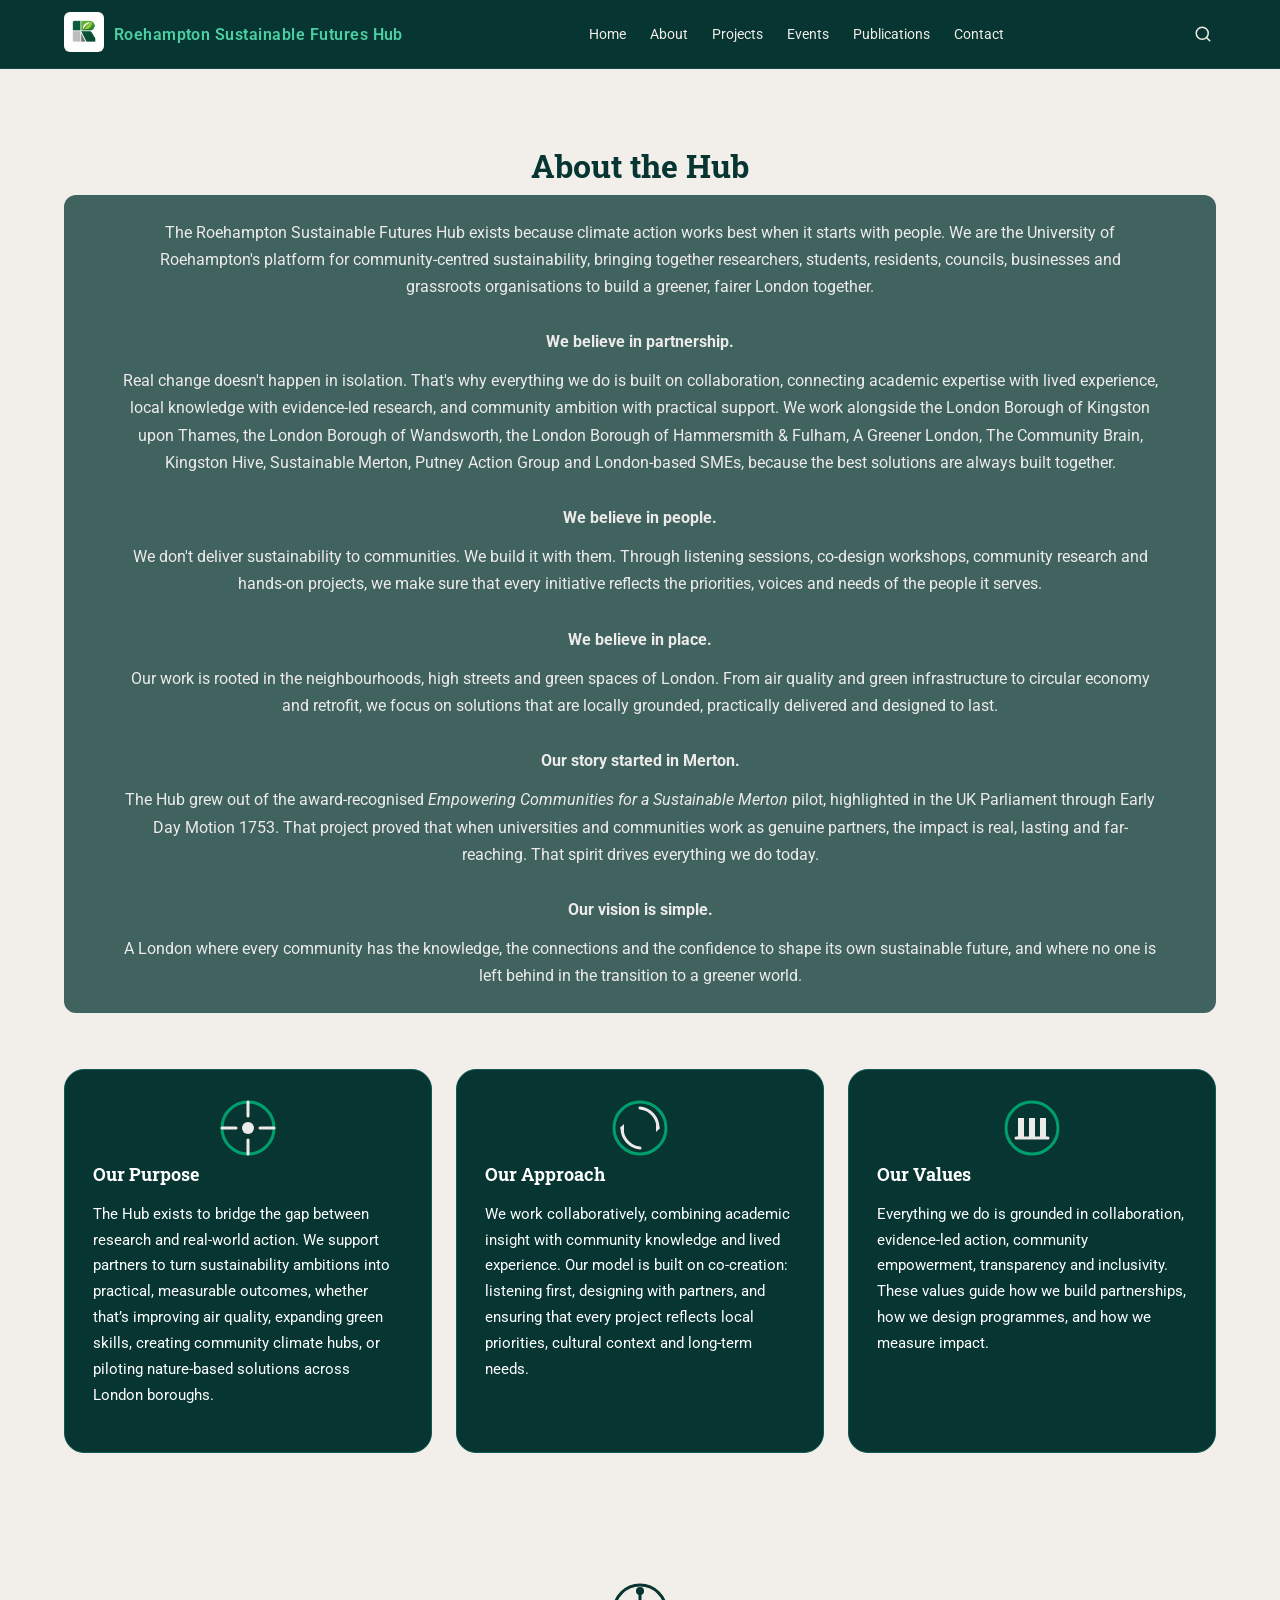
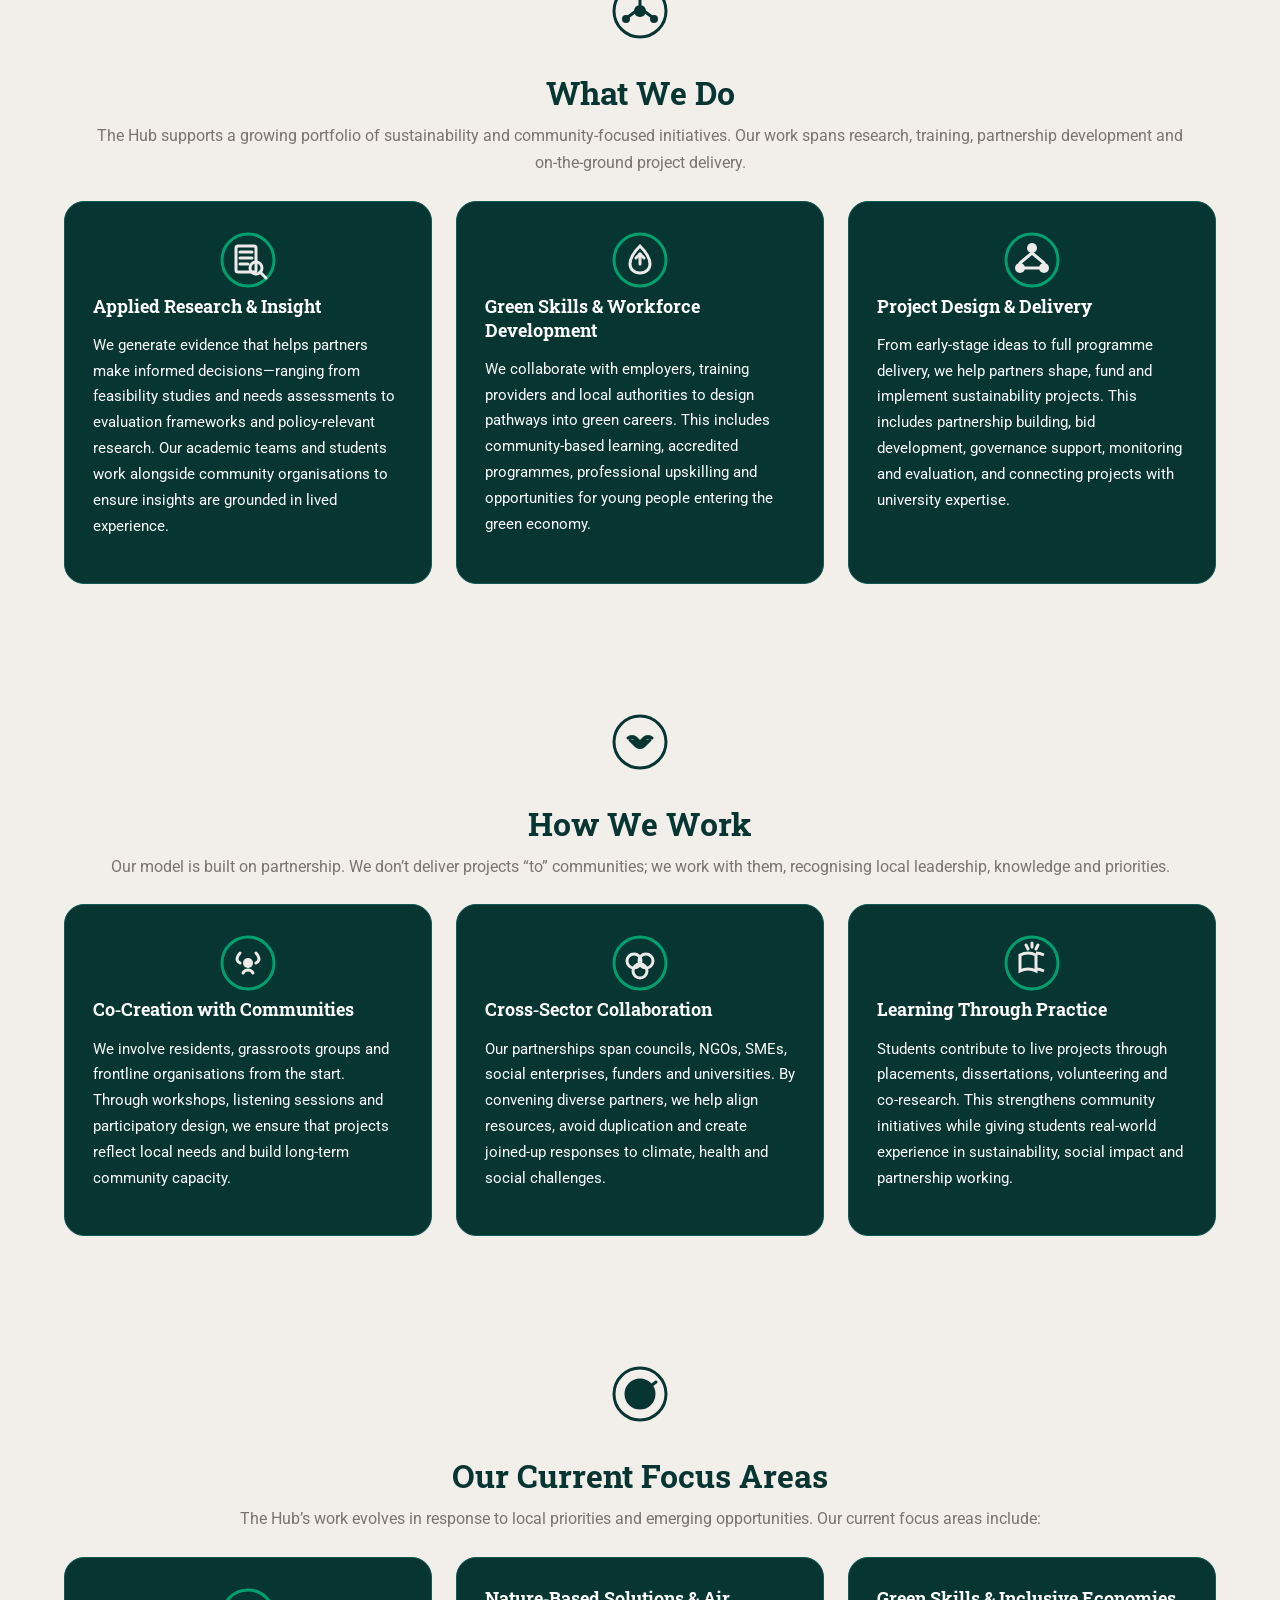
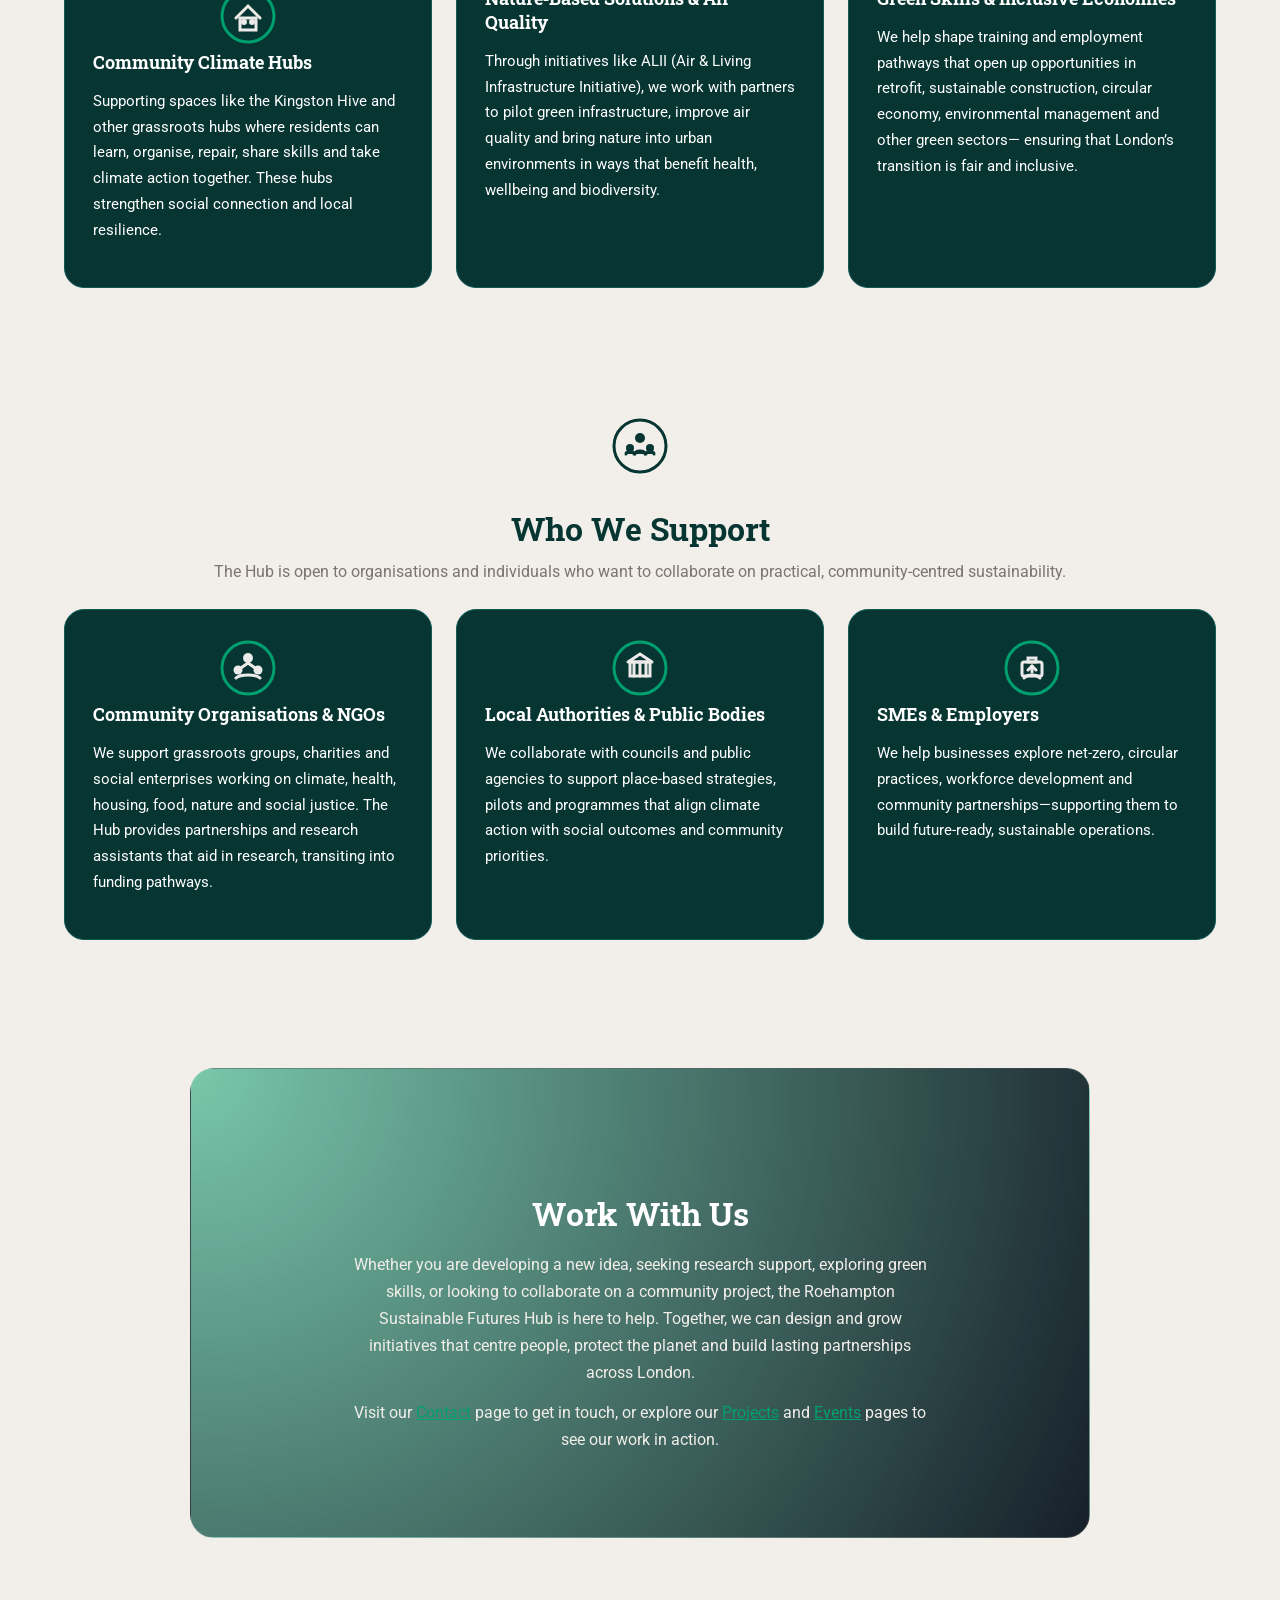
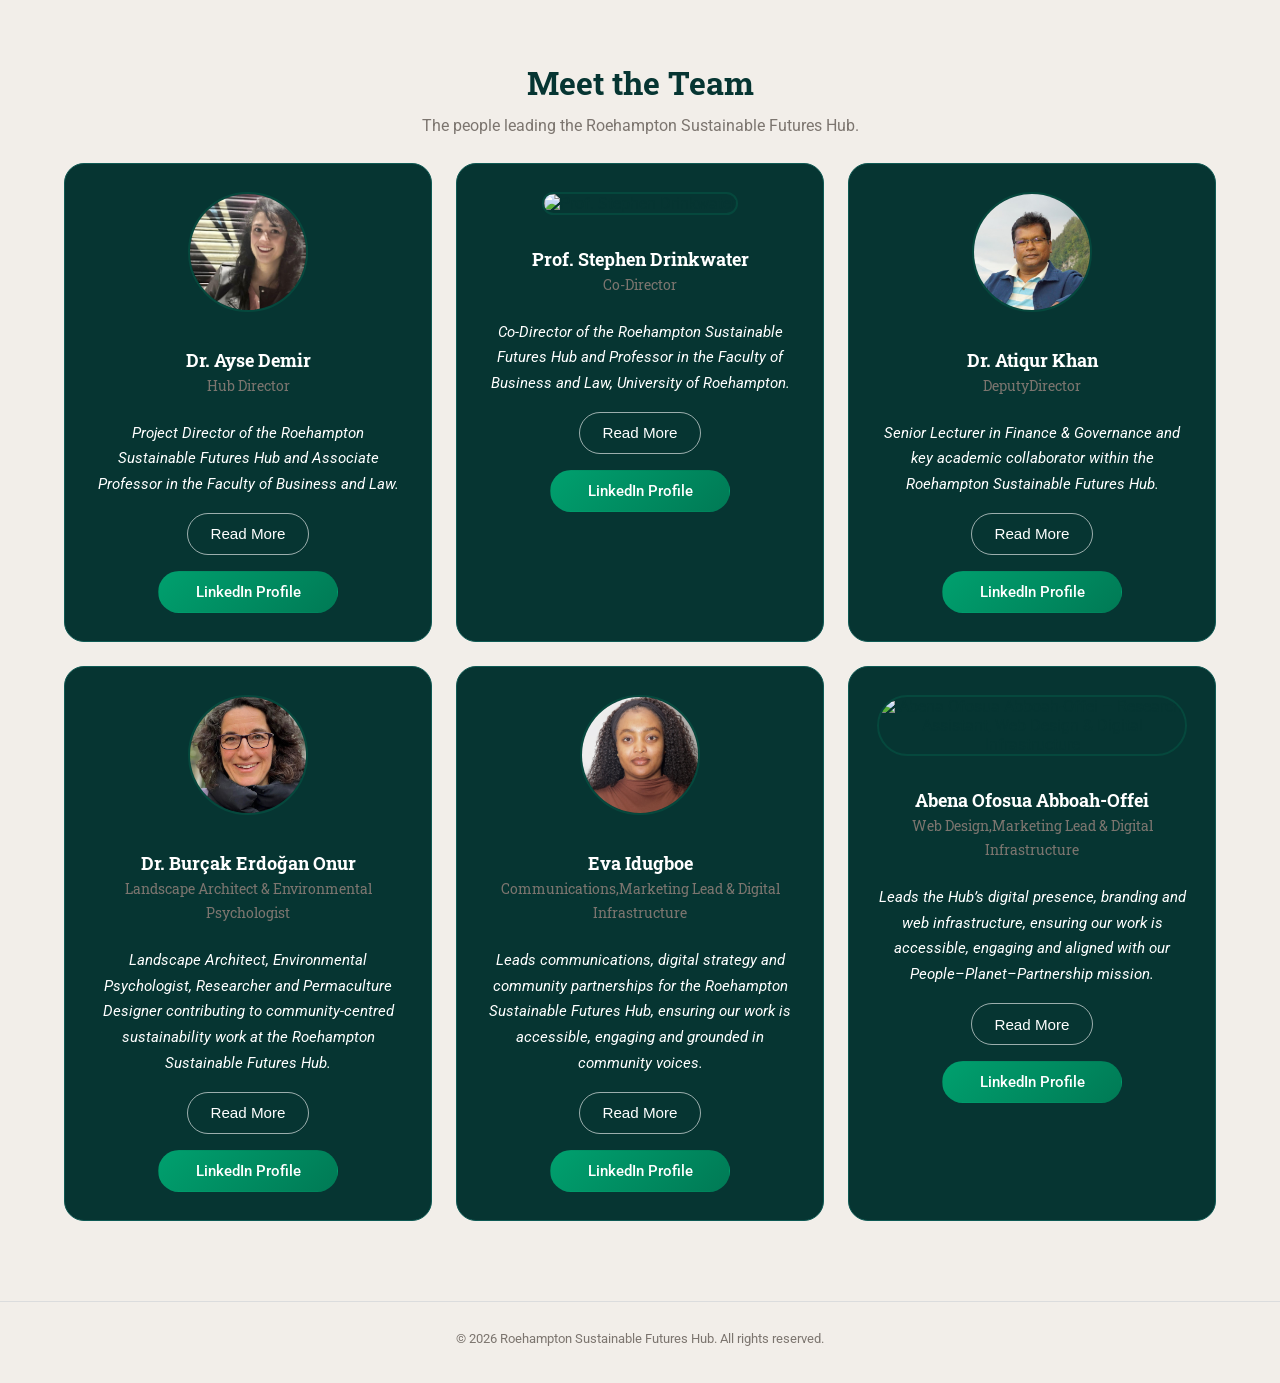
==== commit dfd20e93: "Stephen Pretlove" ====
--- a/about.html
+++ b/about.html
@@ -830,6 +830,63 @@
 
 
     
+    <!-- Prof. Stephen Drinkwater CARD -->
+    <div class="about-card team-card">
+      <div style="text-align:center; margin-bottom:1rem;">
+        <img src="Stephen-Drinkwater.jpg"
+             alt="Prof. Stephen Drinkwater"
+             class="team-photo">
+      </div>
+
+      <h3 style="text-align:center;">
+        Prof. Stephen Drinkwater<br>
+        <span class="team-role">Co-Director</span>
+      </h3>
+
+      <p class="bio-short">
+        <em>Co-Director of the Roehampton Sustainable Futures Hub and  Professor in the Faculty of Business and Law, University of Roehampton.</em>
+      </p>
+
+      <!-- FULL BIO (HIDDEN BY DEFAULT) -->
+      <div class="bio-full">
+        <p>
+          Prof. Stephen Drinkwater leads the strategic direction, partnerships and research agenda of the Roehampton Sustainable Futures Hub. 
+          His work bridges sustainability, community development, green skills, inclusive economies and evidence‑led policy.
+        </p>
+
+        <!-- <p>
+          She has led major applied research programmes on air quality, green infrastructure, gender equity, financial inclusion, 
+          and the role of SMEs in sustainable development. Her leadership ensures that the Hub’s work is grounded in community 
+          priorities, academic rigour and long‑term impact.
+        </p> -->
+
+        <p>
+          Prof. Drinkwater champions co‑creation, working closely with residents, grassroots groups and local authorities to design 
+          sustainability projects that are practical, equitable and rooted in lived experience.
+        </p>
+
+        <!-- <p>
+          Prof. Drinkwater also creates opportunities for Roehampton students to engage in live sustainability projects through placements, 
+          dissertations and community‑based research, strengthening both student learning and community capacity.
+        </p> -->
+      </div>
+
+      <!-- READ MORE BUTTON -->
+      <button class="btn secondary read-more-btn">Read More</button>
+
+      <!-- LINKEDIN BUTTON -->
+      <a href="https://www.linkedin.com/in/ayse-demir-a7ab0713a/"
+         target="_blank"
+         class="btn primary"
+         style="margin-top:1rem; width:100%; text-align:center;">
+         LinkedIn Profile
+      </a>
+    </div>
+
+
+
+
+
     
     <!-- ATIQ CARD  -->
     <div class="about-card team-card">
@@ -841,7 +898,7 @@
 
       <h3 style="text-align:center;">
         Dr. Atiqur Khan<br>
-        <span class="team-role">Co-Director</span>
+        <span class="team-role">DeputyDirector</span>
       </h3>
 
       <p class="bio-short">
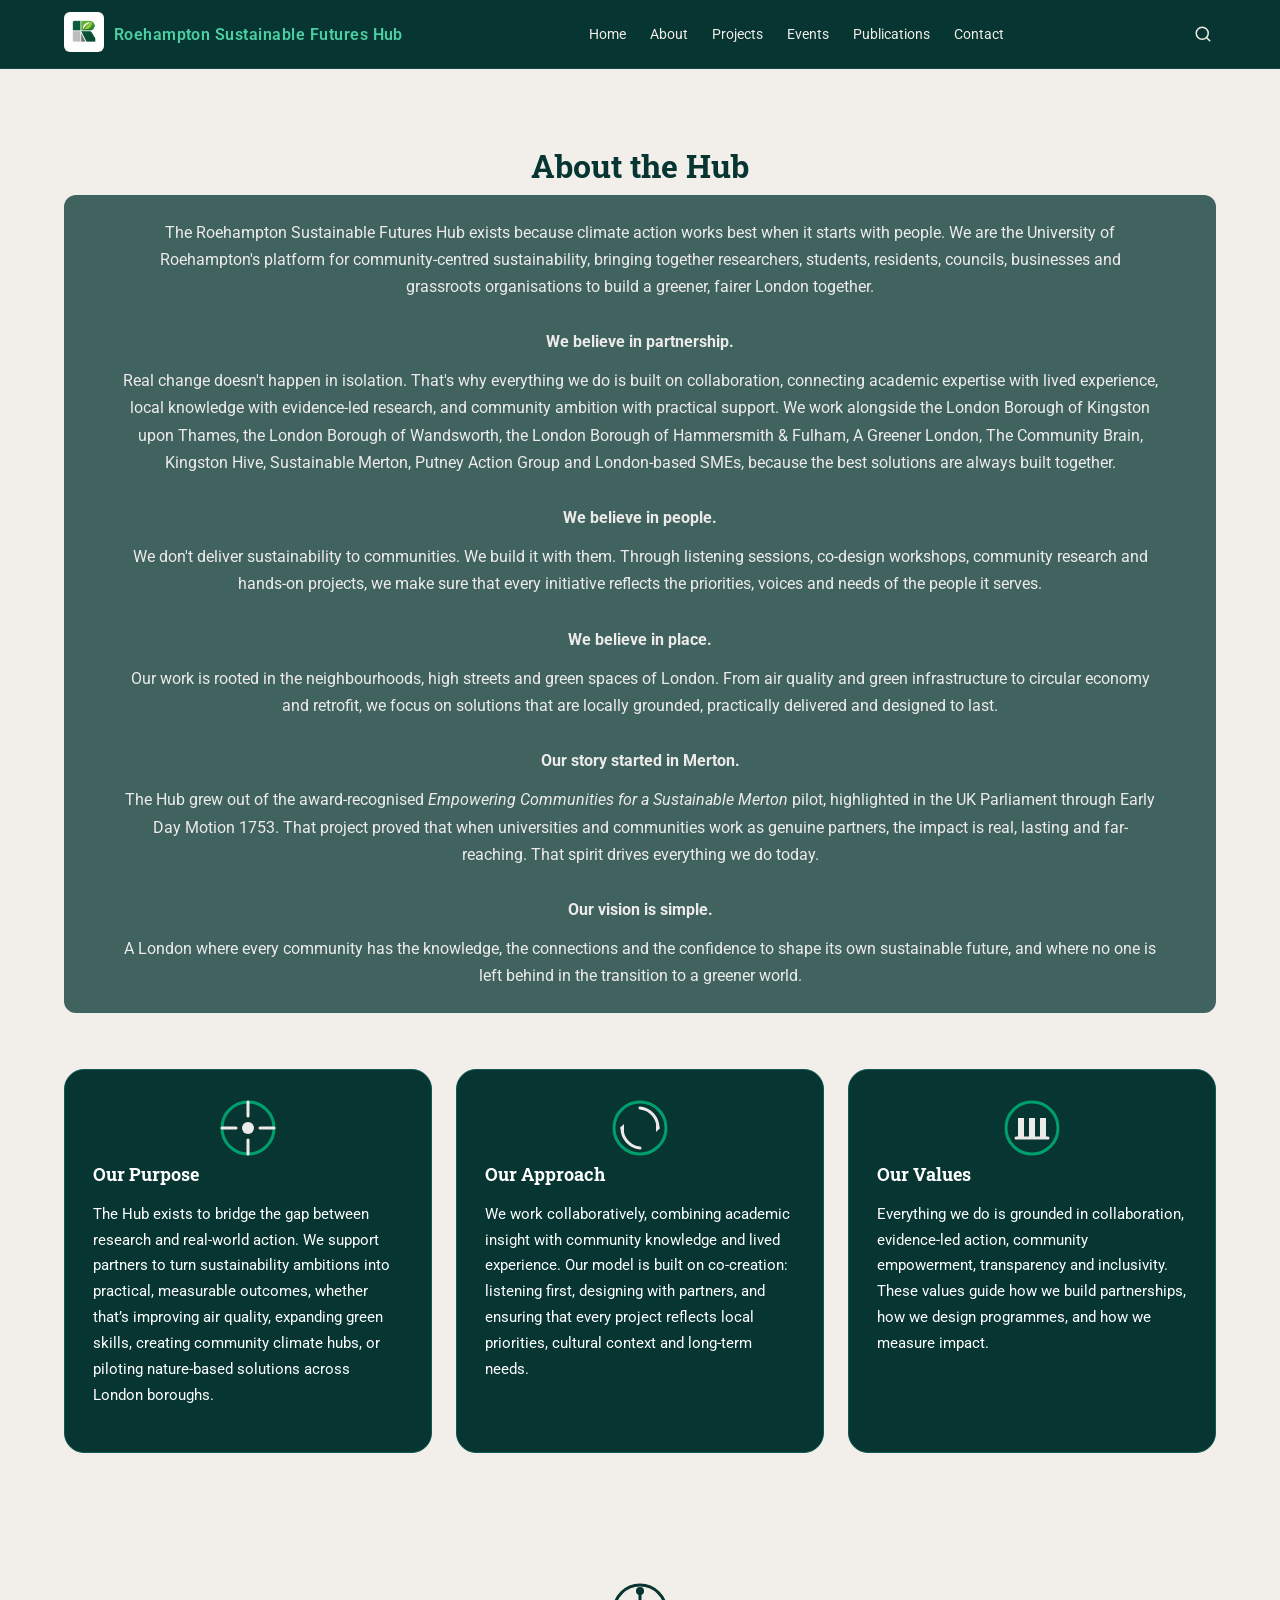
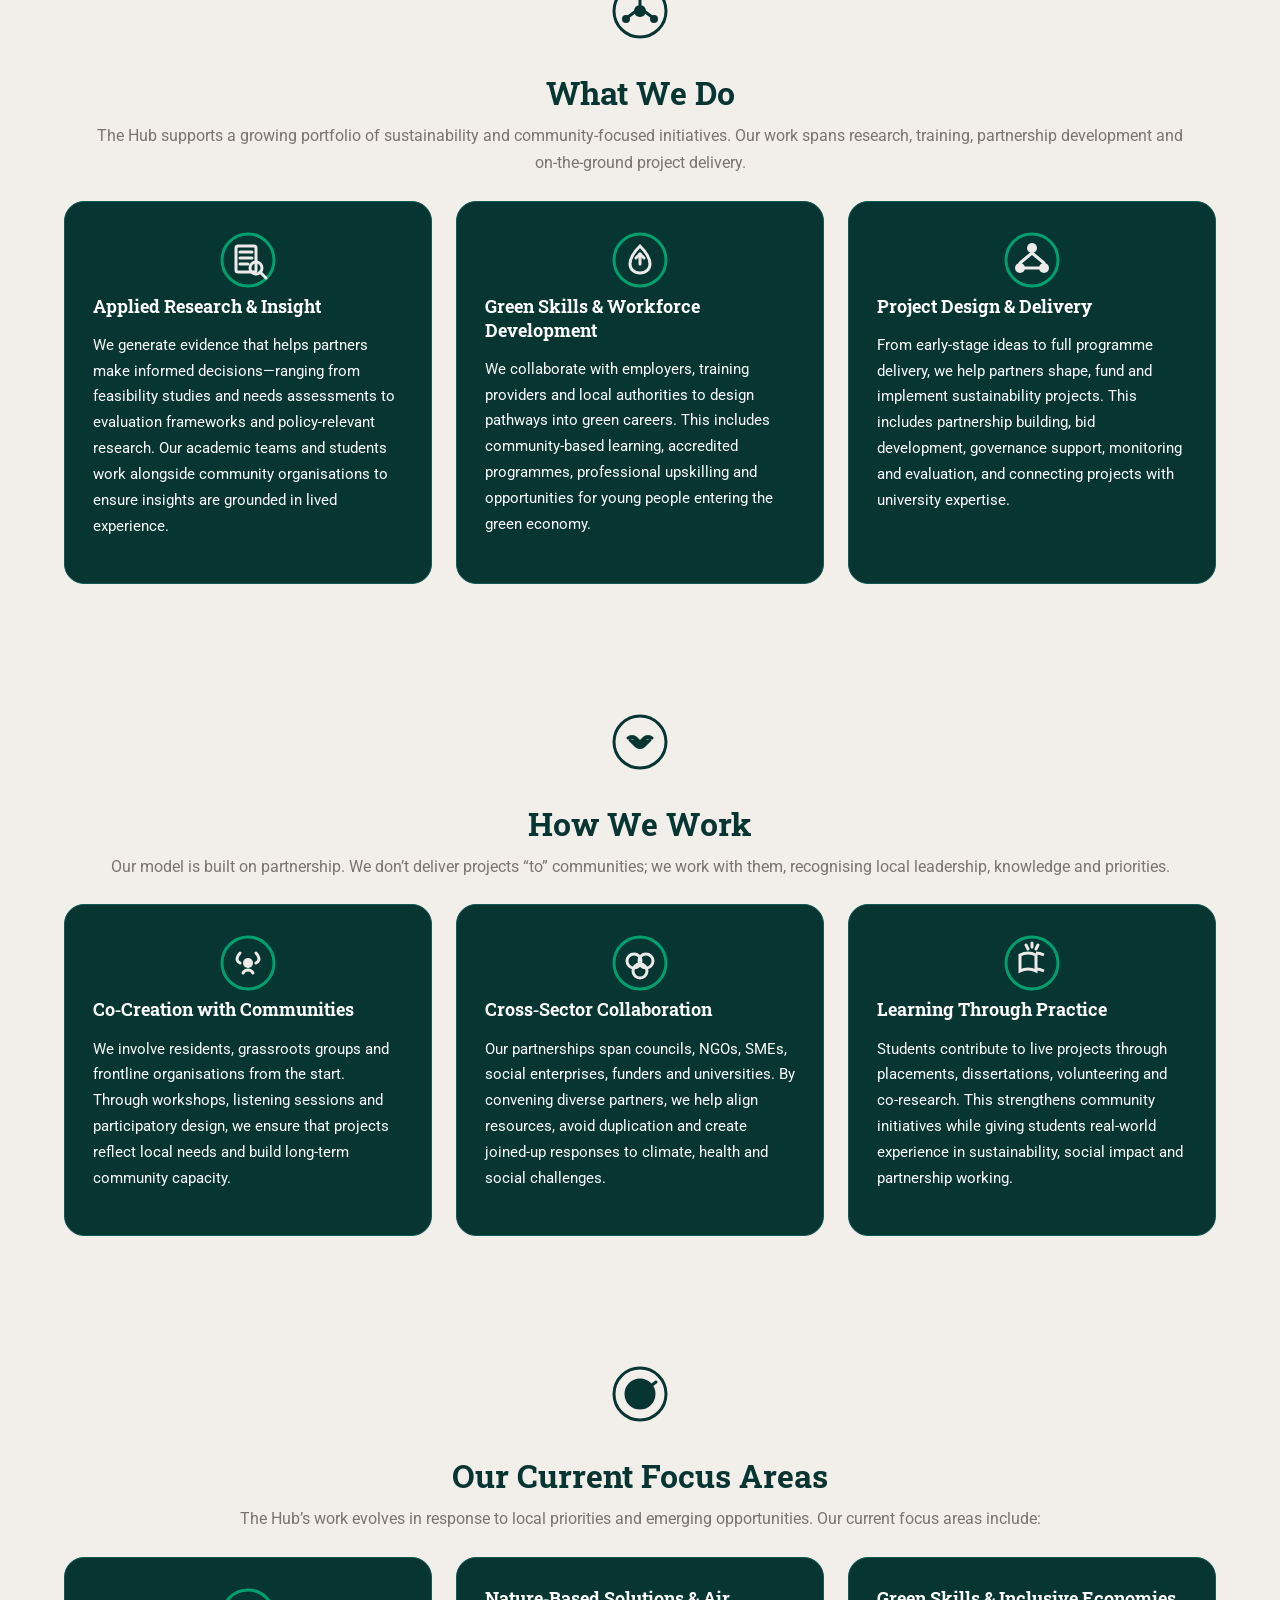
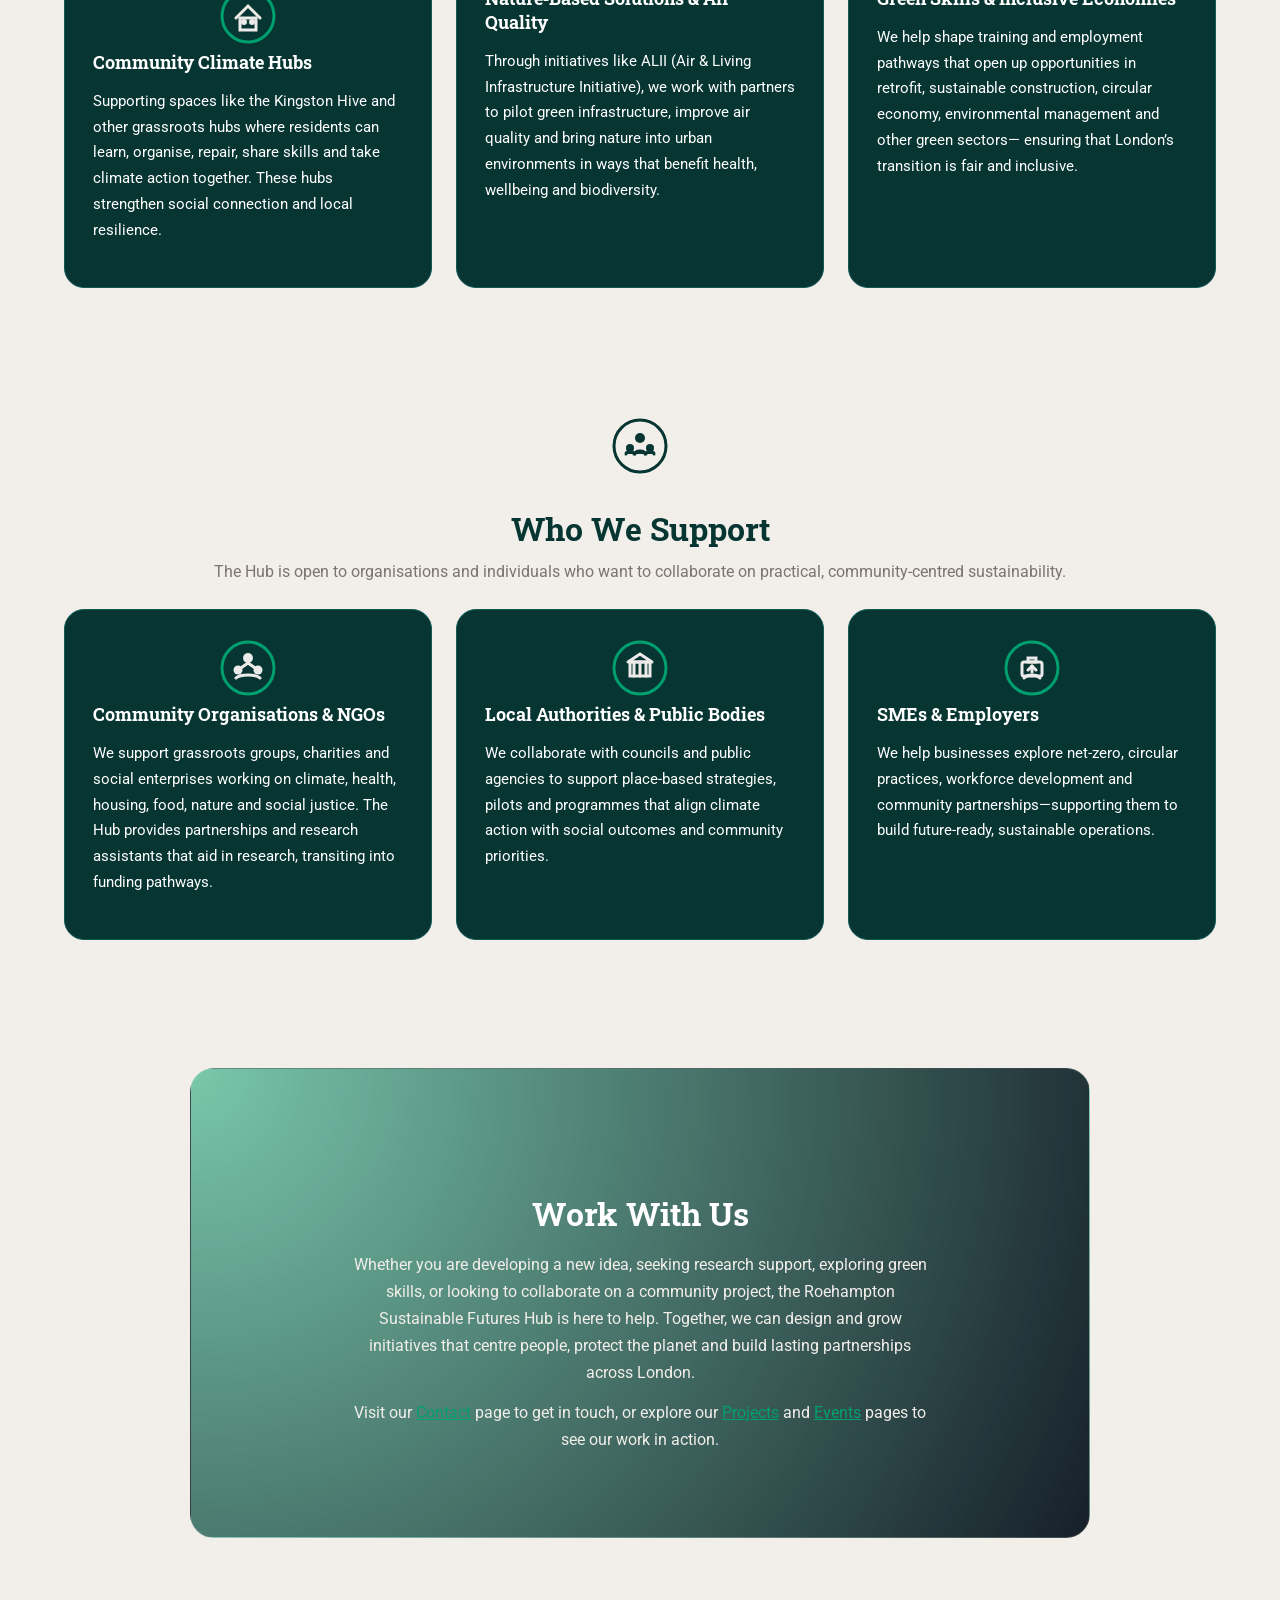
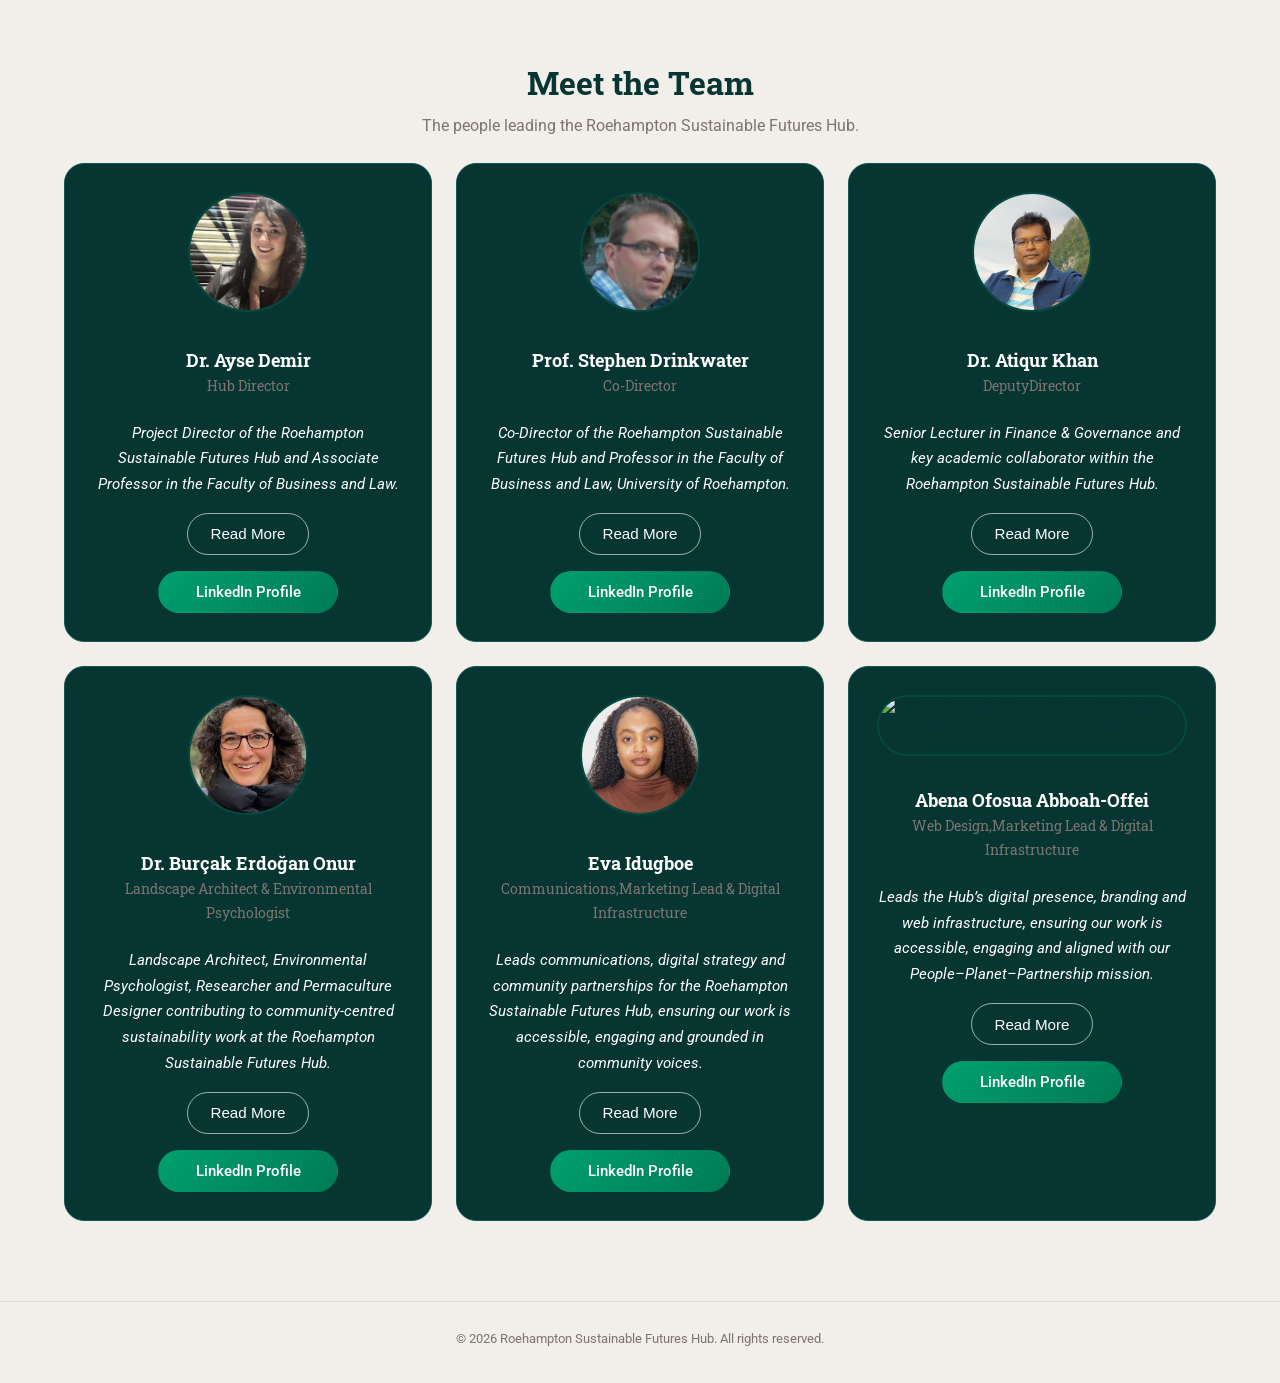
==== commit 65173d35: "Stephen Drinkwater update" ====
--- a/about.html
+++ b/about.html
@@ -833,7 +833,7 @@
     <!-- Prof. Stephen Drinkwater CARD -->
     <div class="about-card team-card">
       <div style="text-align:center; margin-bottom:1rem;">
-        <img src="Stephen-Drinkwater.jpg"
+        <img src="Stephen-Drinkwater.png"
              alt="Prof. Stephen Drinkwater"
              class="team-photo">
       </div>
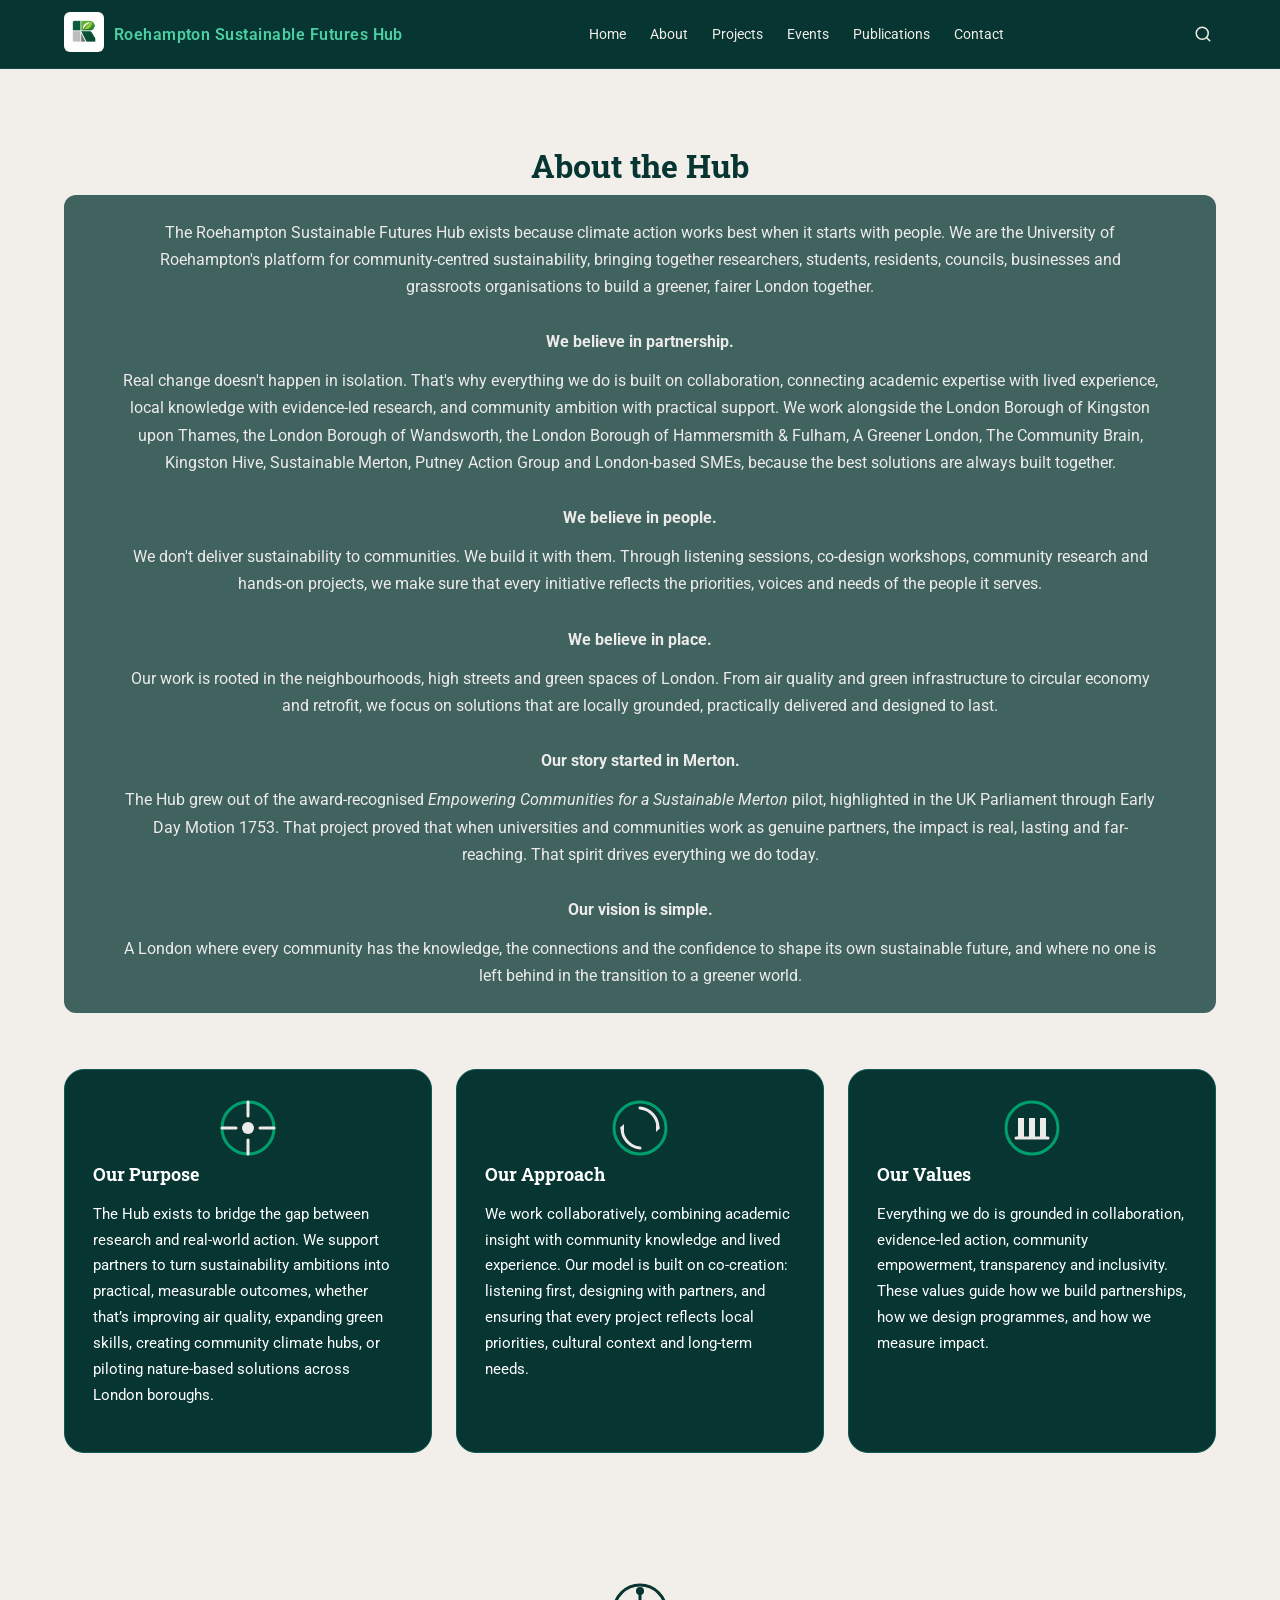
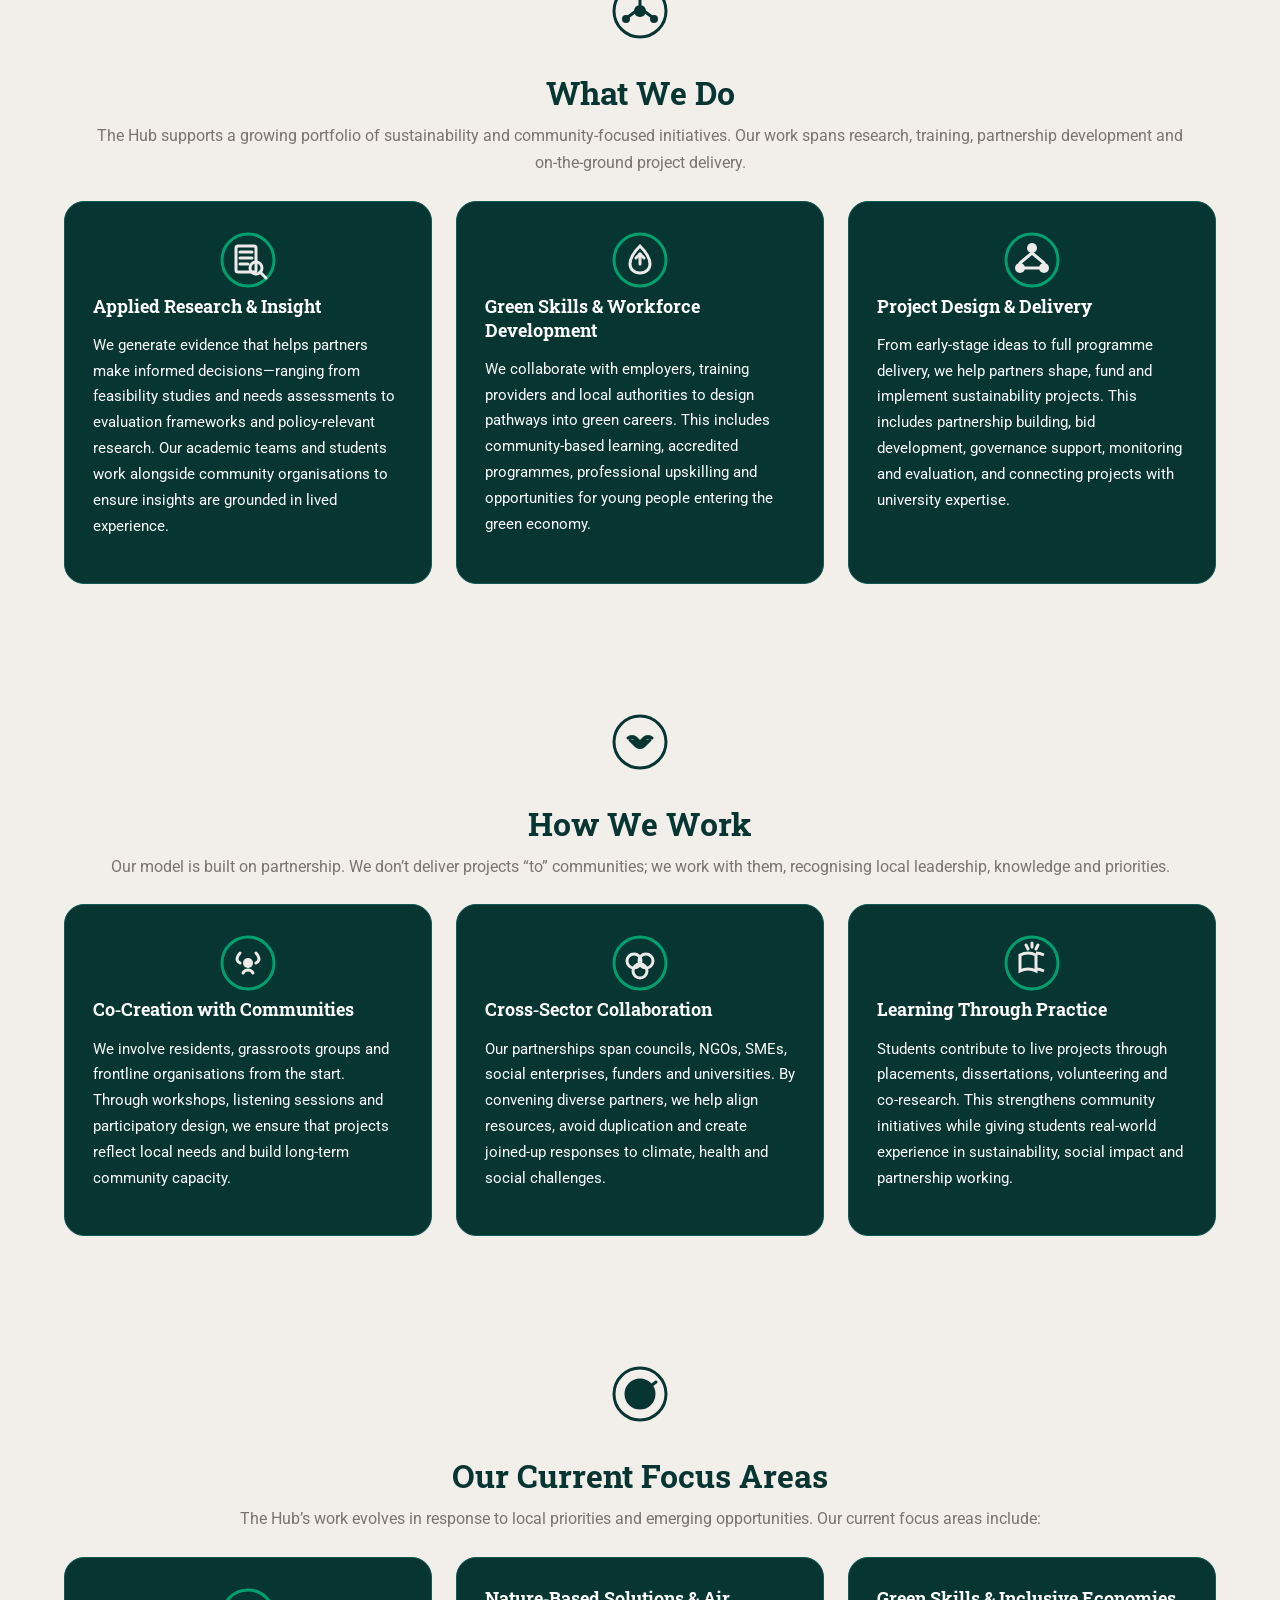
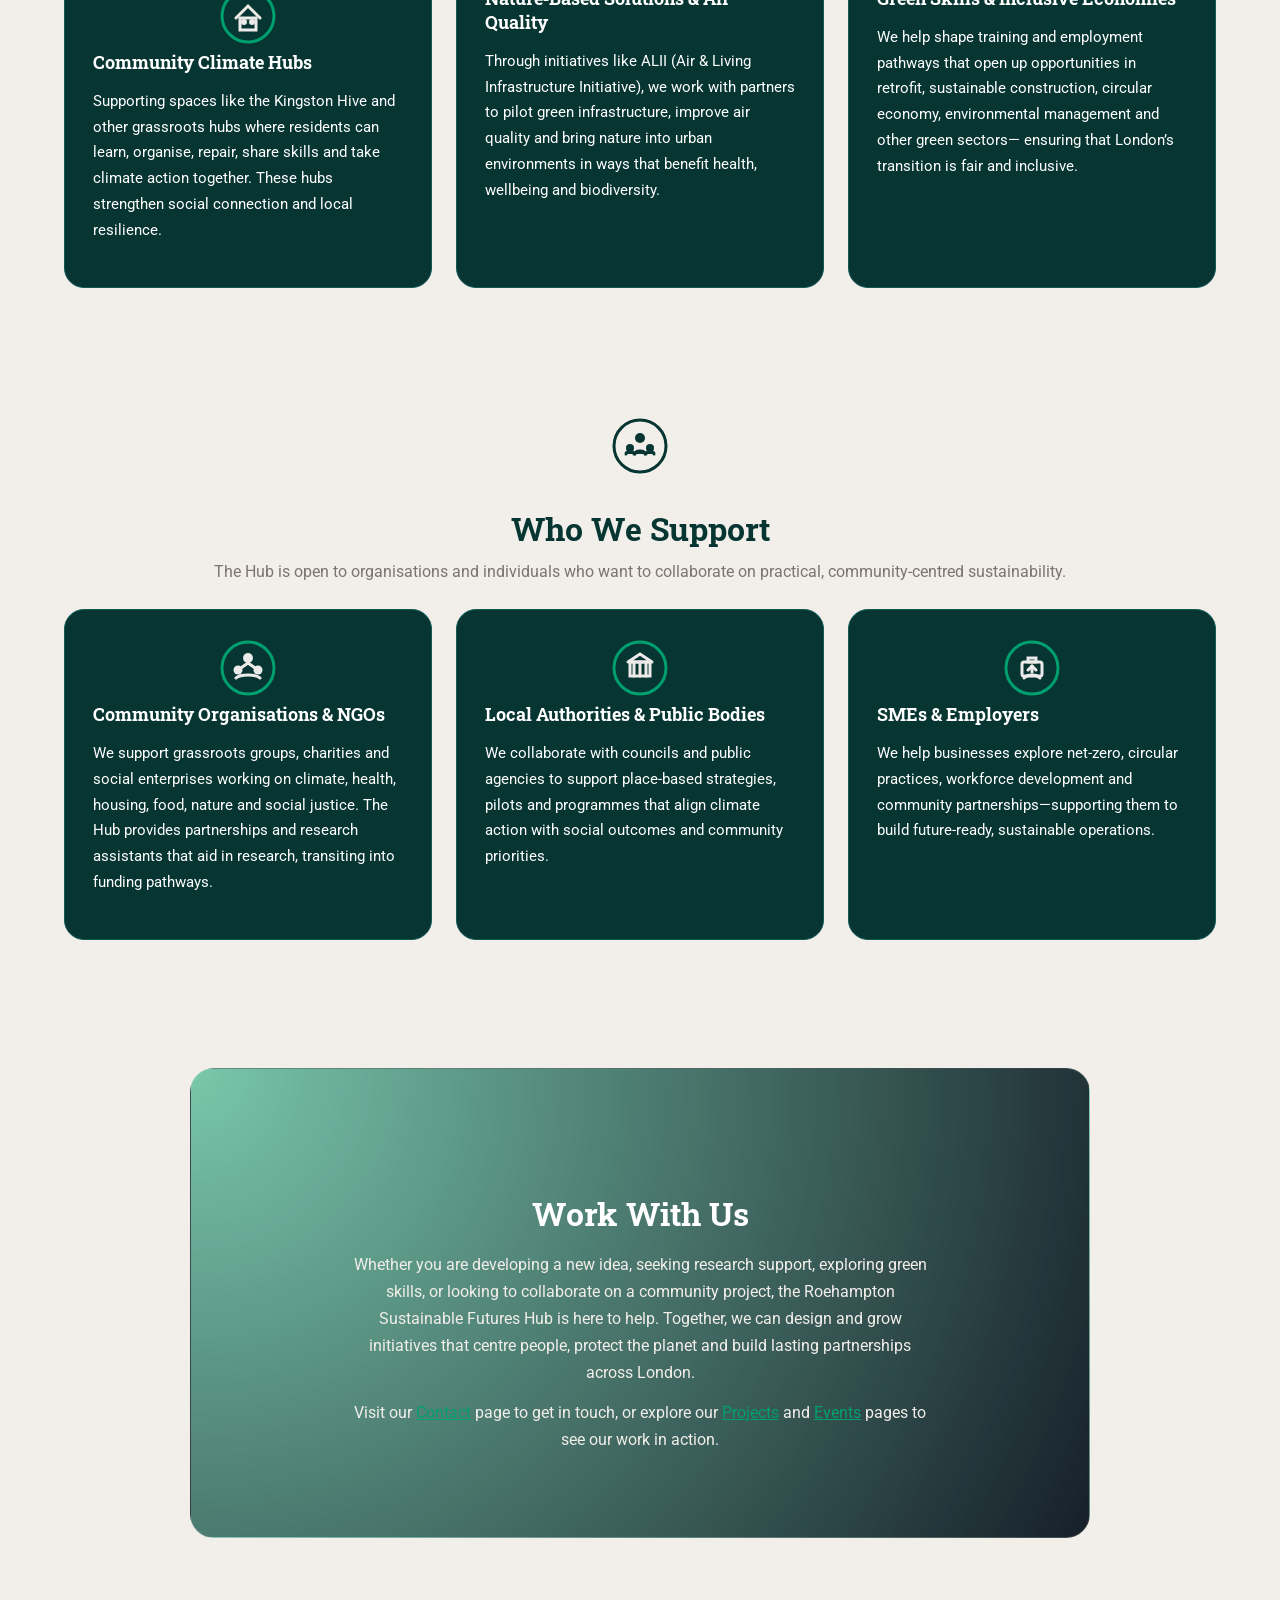
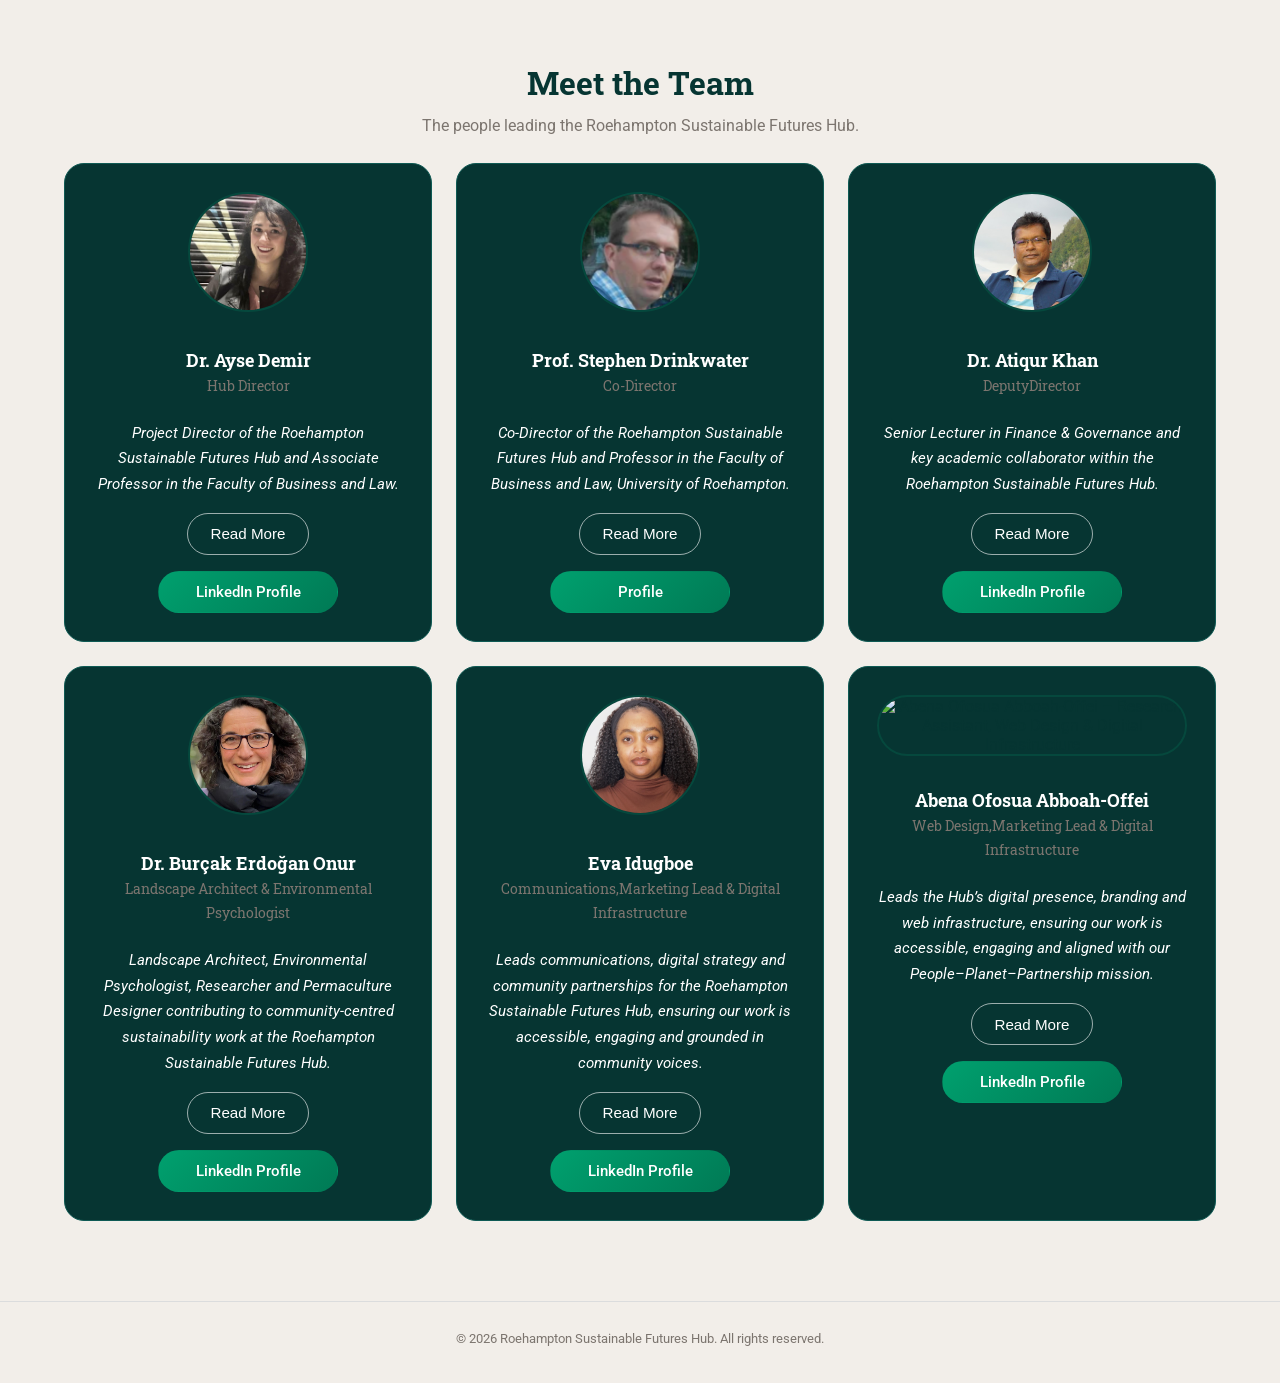
==== commit 873e64cb: "Update of Stephen Drinkwater profile" ====
--- a/about.html
+++ b/about.html
@@ -875,11 +875,11 @@
       <button class="btn secondary read-more-btn">Read More</button>
 
       <!-- LINKEDIN BUTTON -->
-      <a href="https://www.linkedin.com/in/ayse-demir-a7ab0713a/"
+      <a href="https://pure.roehampton.ac.uk/portal/en/persons/stephen-drinkwater/"
          target="_blank"
          class="btn primary"
          style="margin-top:1rem; width:100%; text-align:center;">
-         LinkedIn Profile
+         Profile
       </a>
     </div>
 
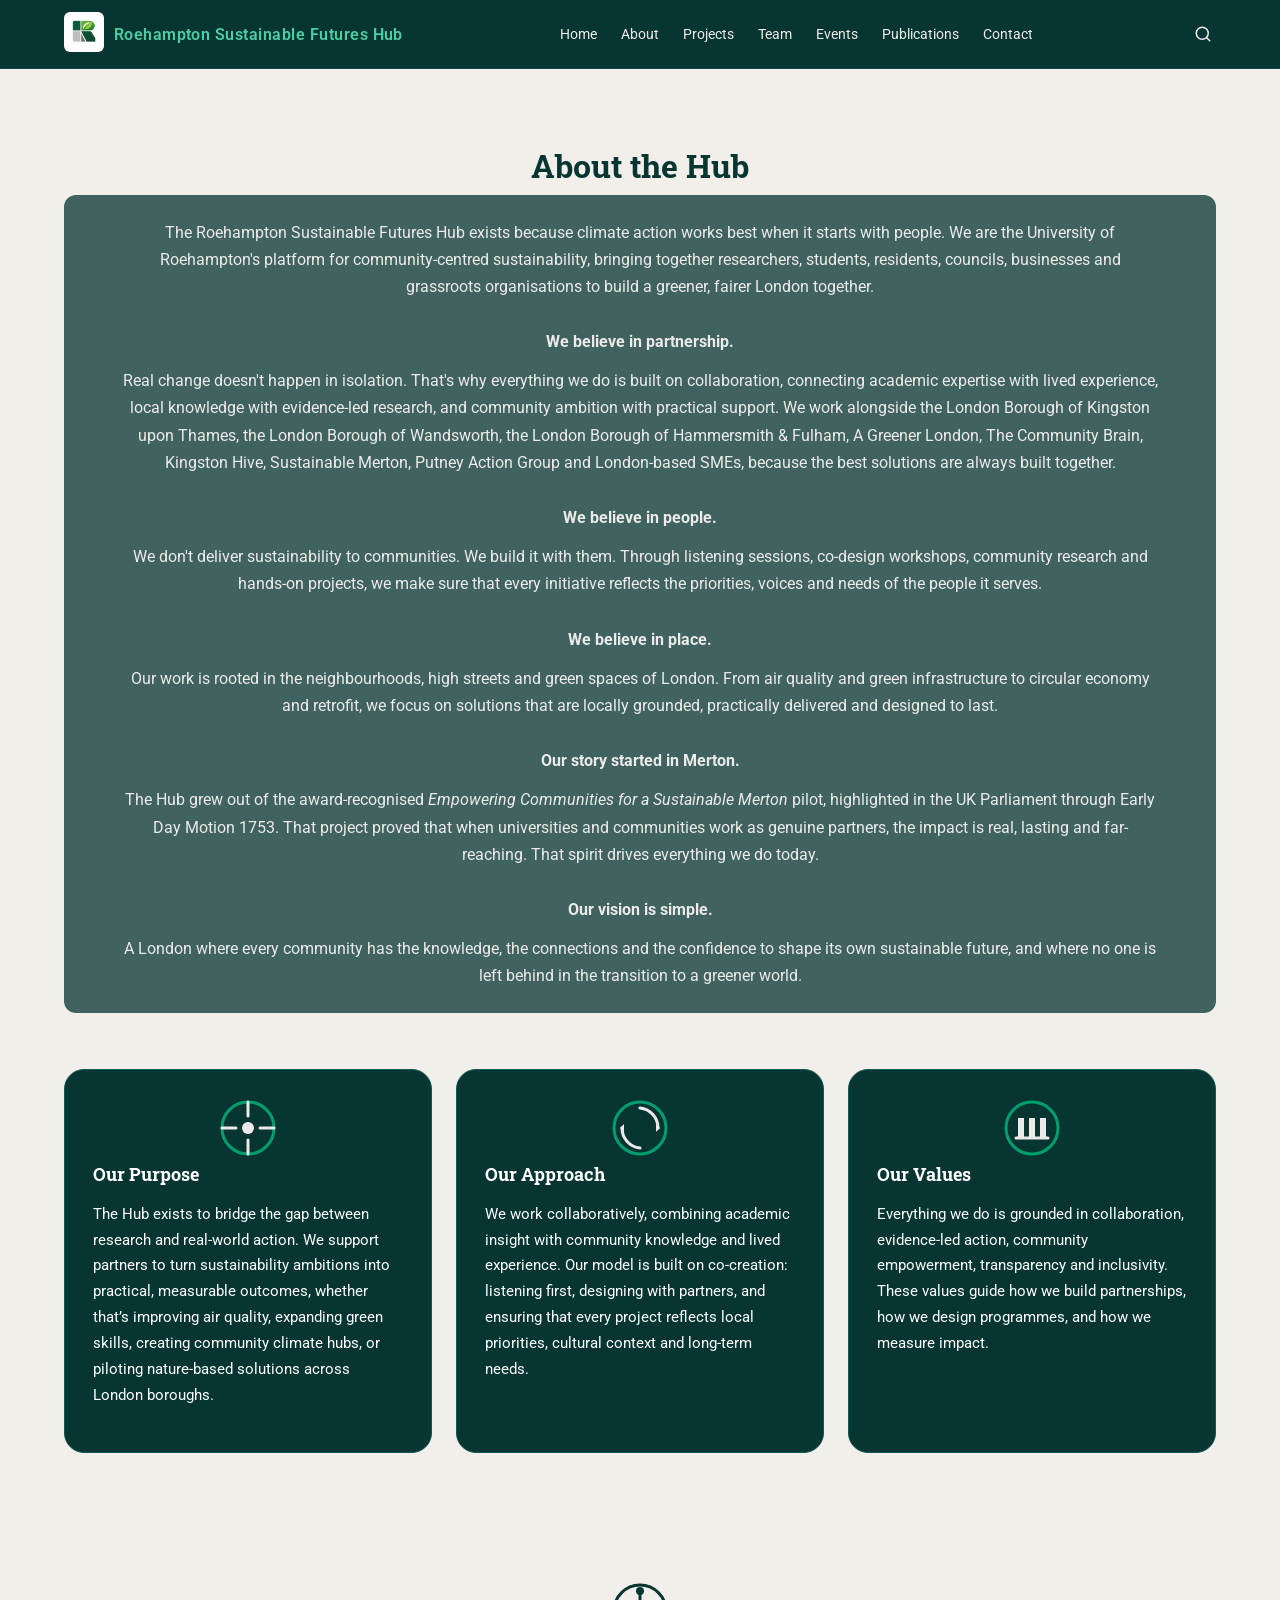
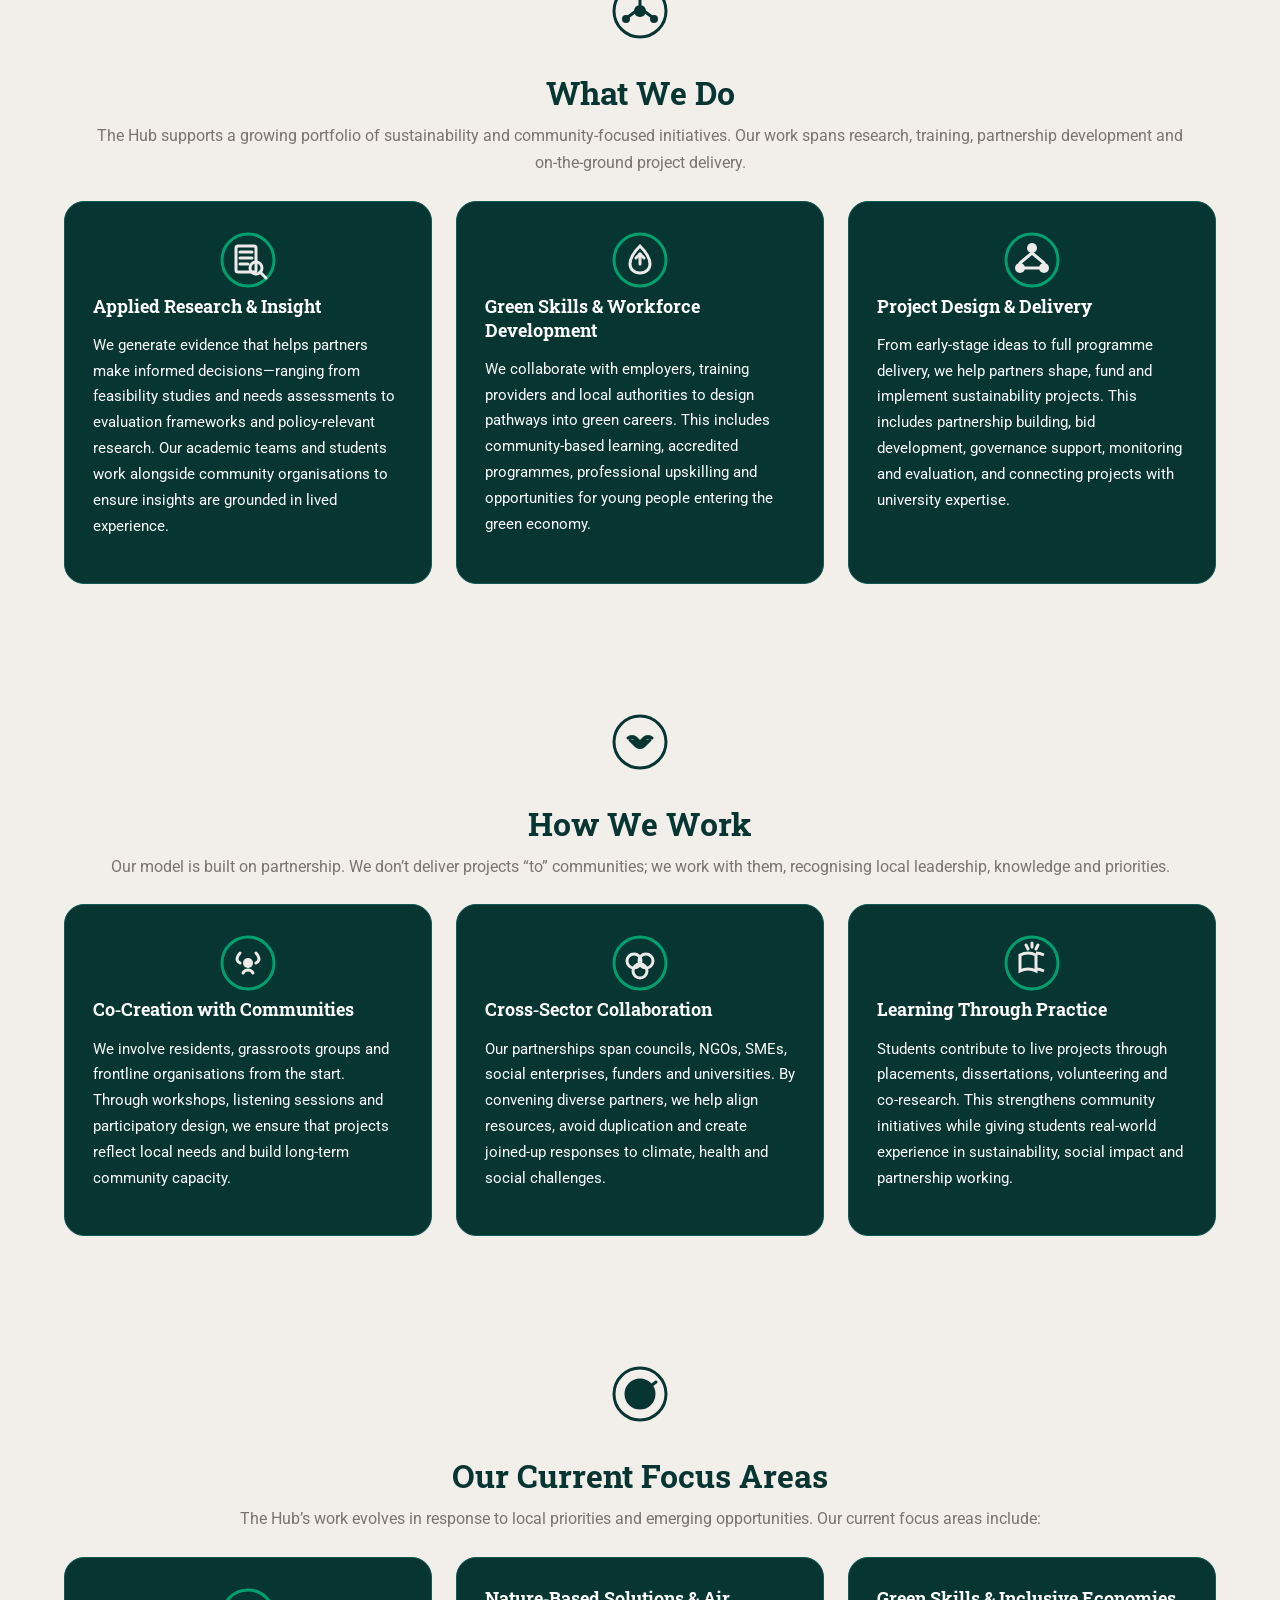
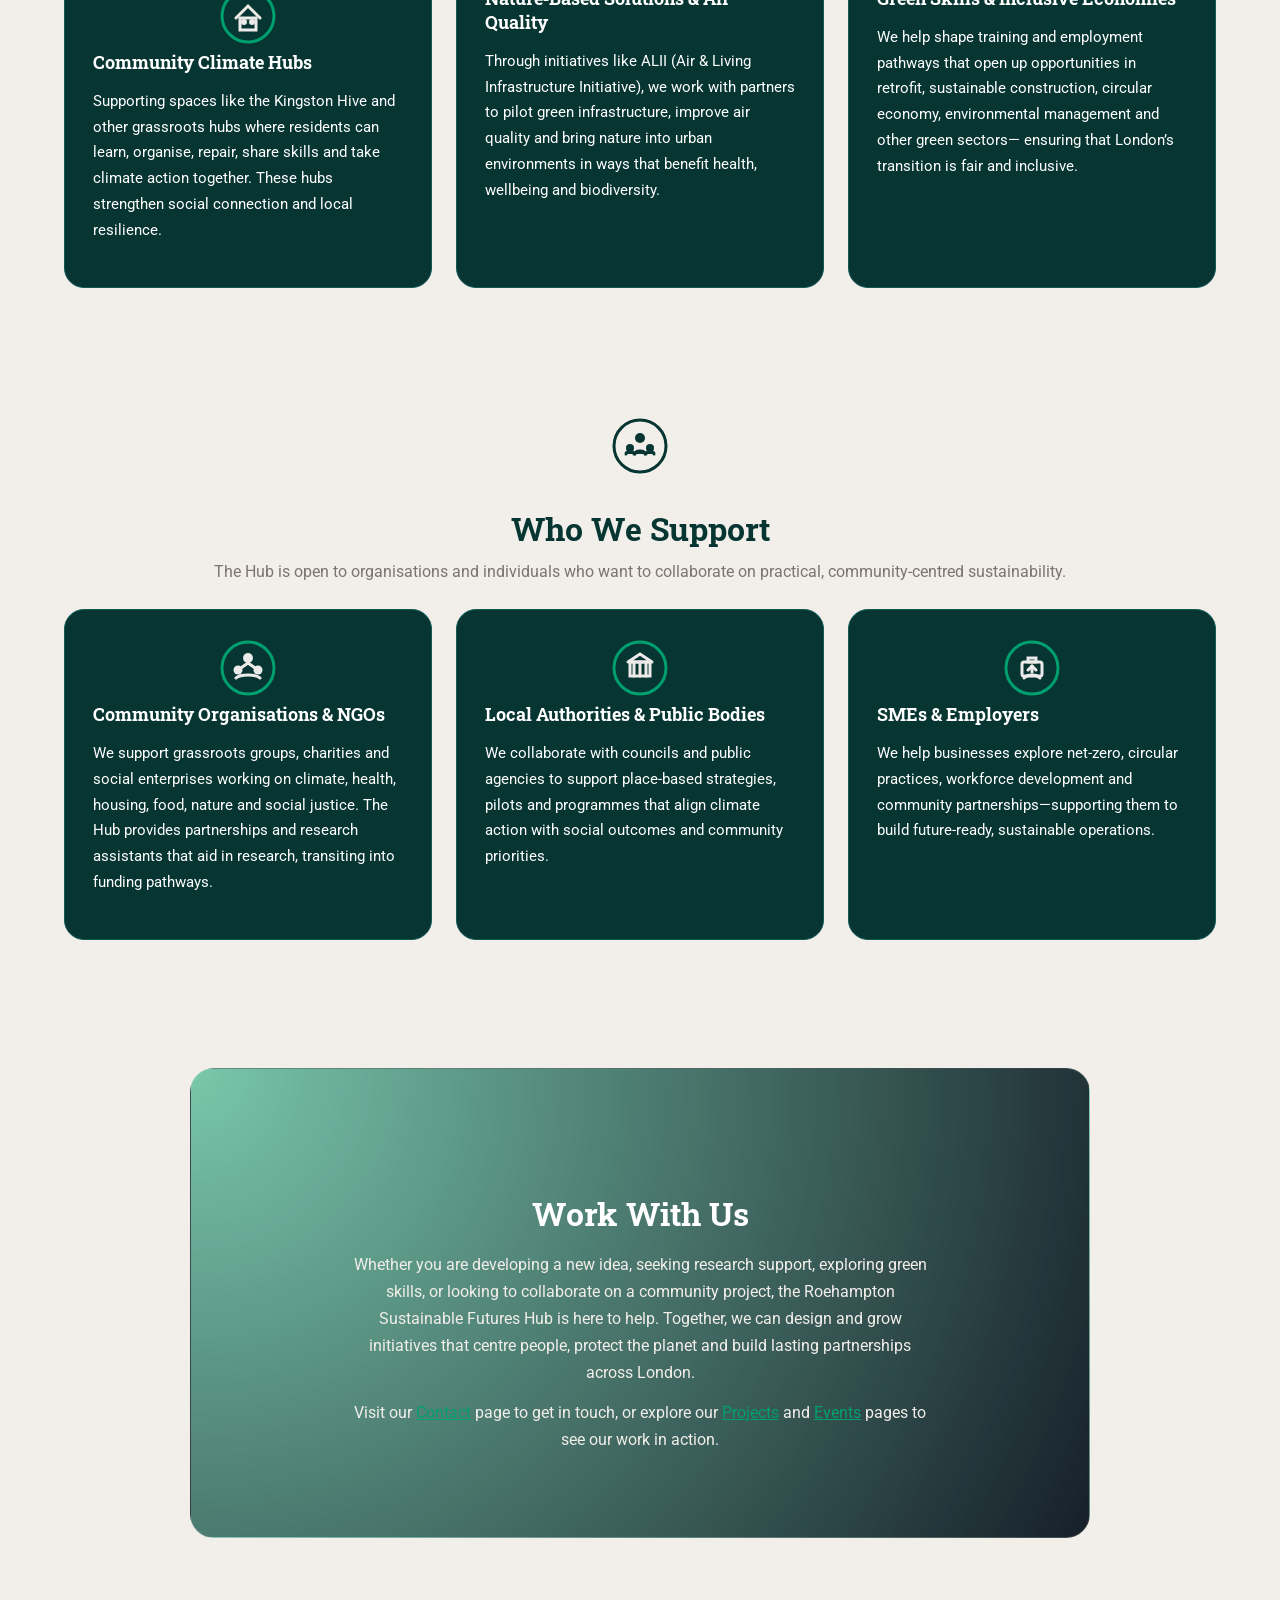
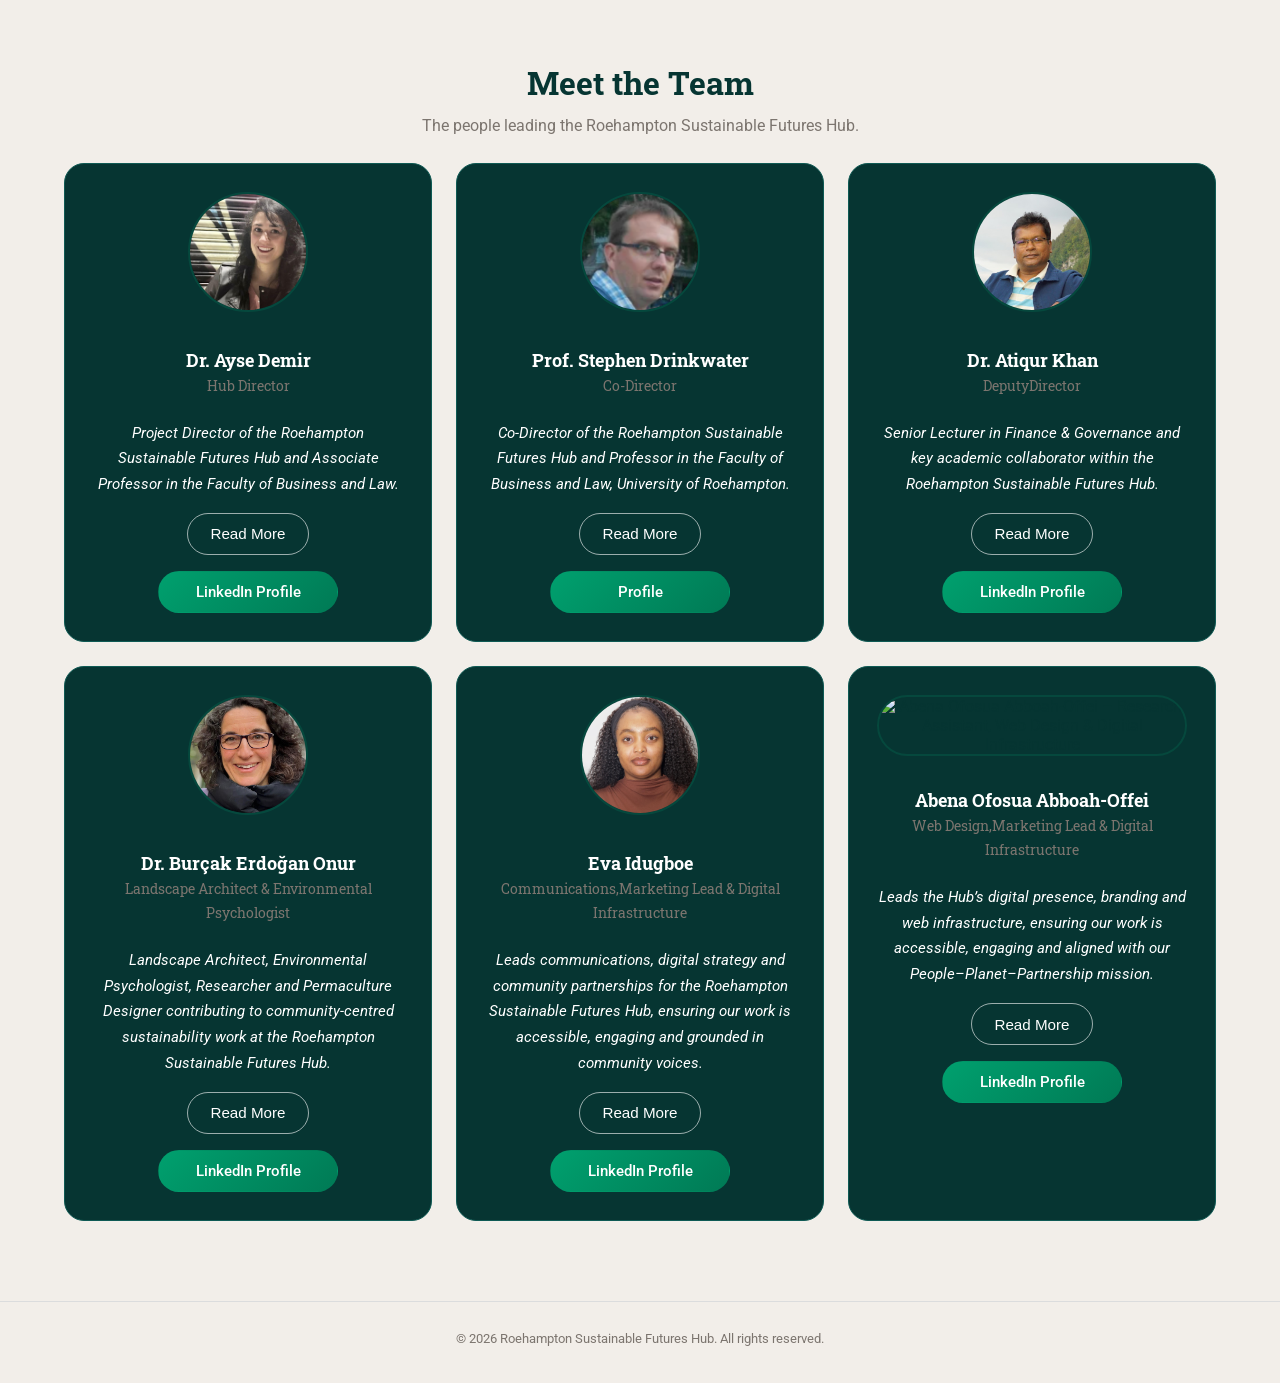
==== commit d6b7a9fb: "addition of teams page" ====
--- a/about.html
+++ b/about.html
@@ -38,7 +38,7 @@
     <a href="index.html">Home</a>
     <a href="about.html">About</a>
     <a href="projects.html">Projects</a>
-    <!-- <a href="team.html">Team</a> -->
+    <a href="team.html">Team</a>
     <!-- <a href="impact.html">Impact</a> -->
     <a href="events.html">Events</a>
     <a href="publications.html">Publications</a>
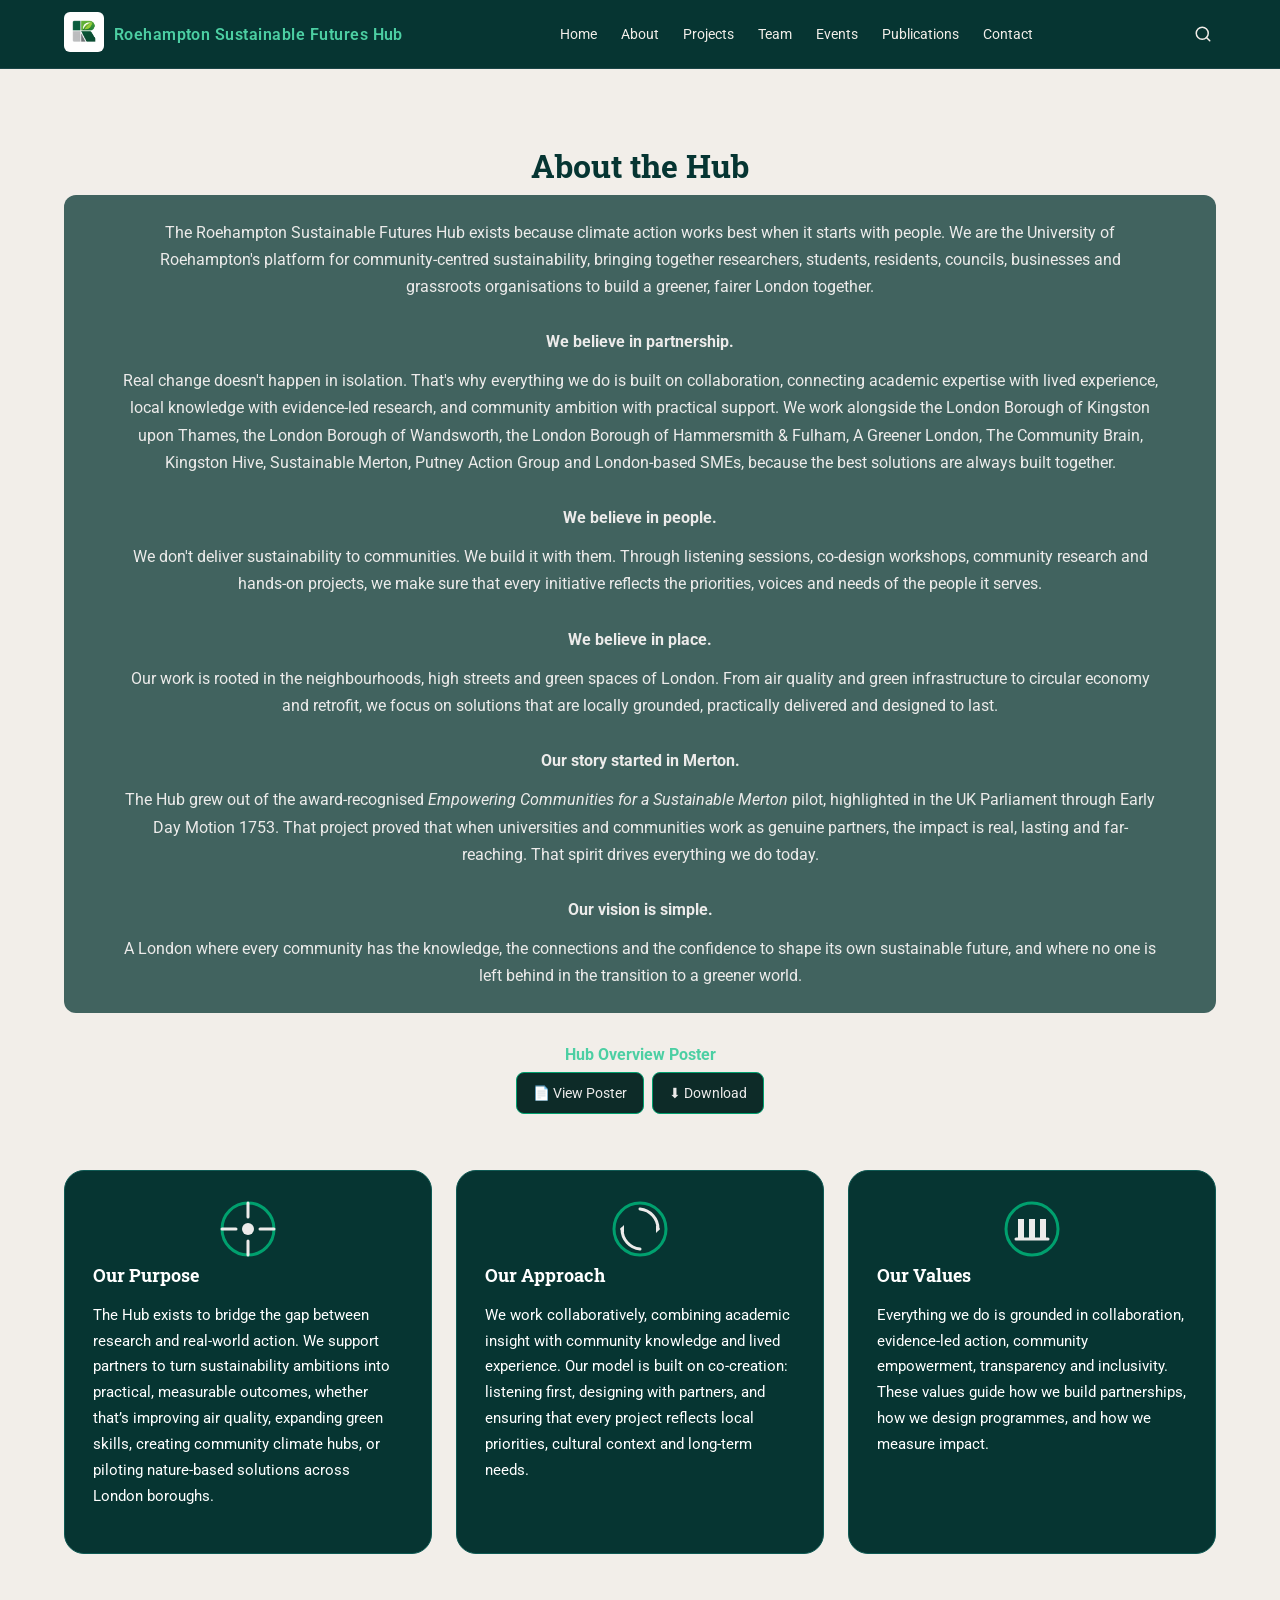
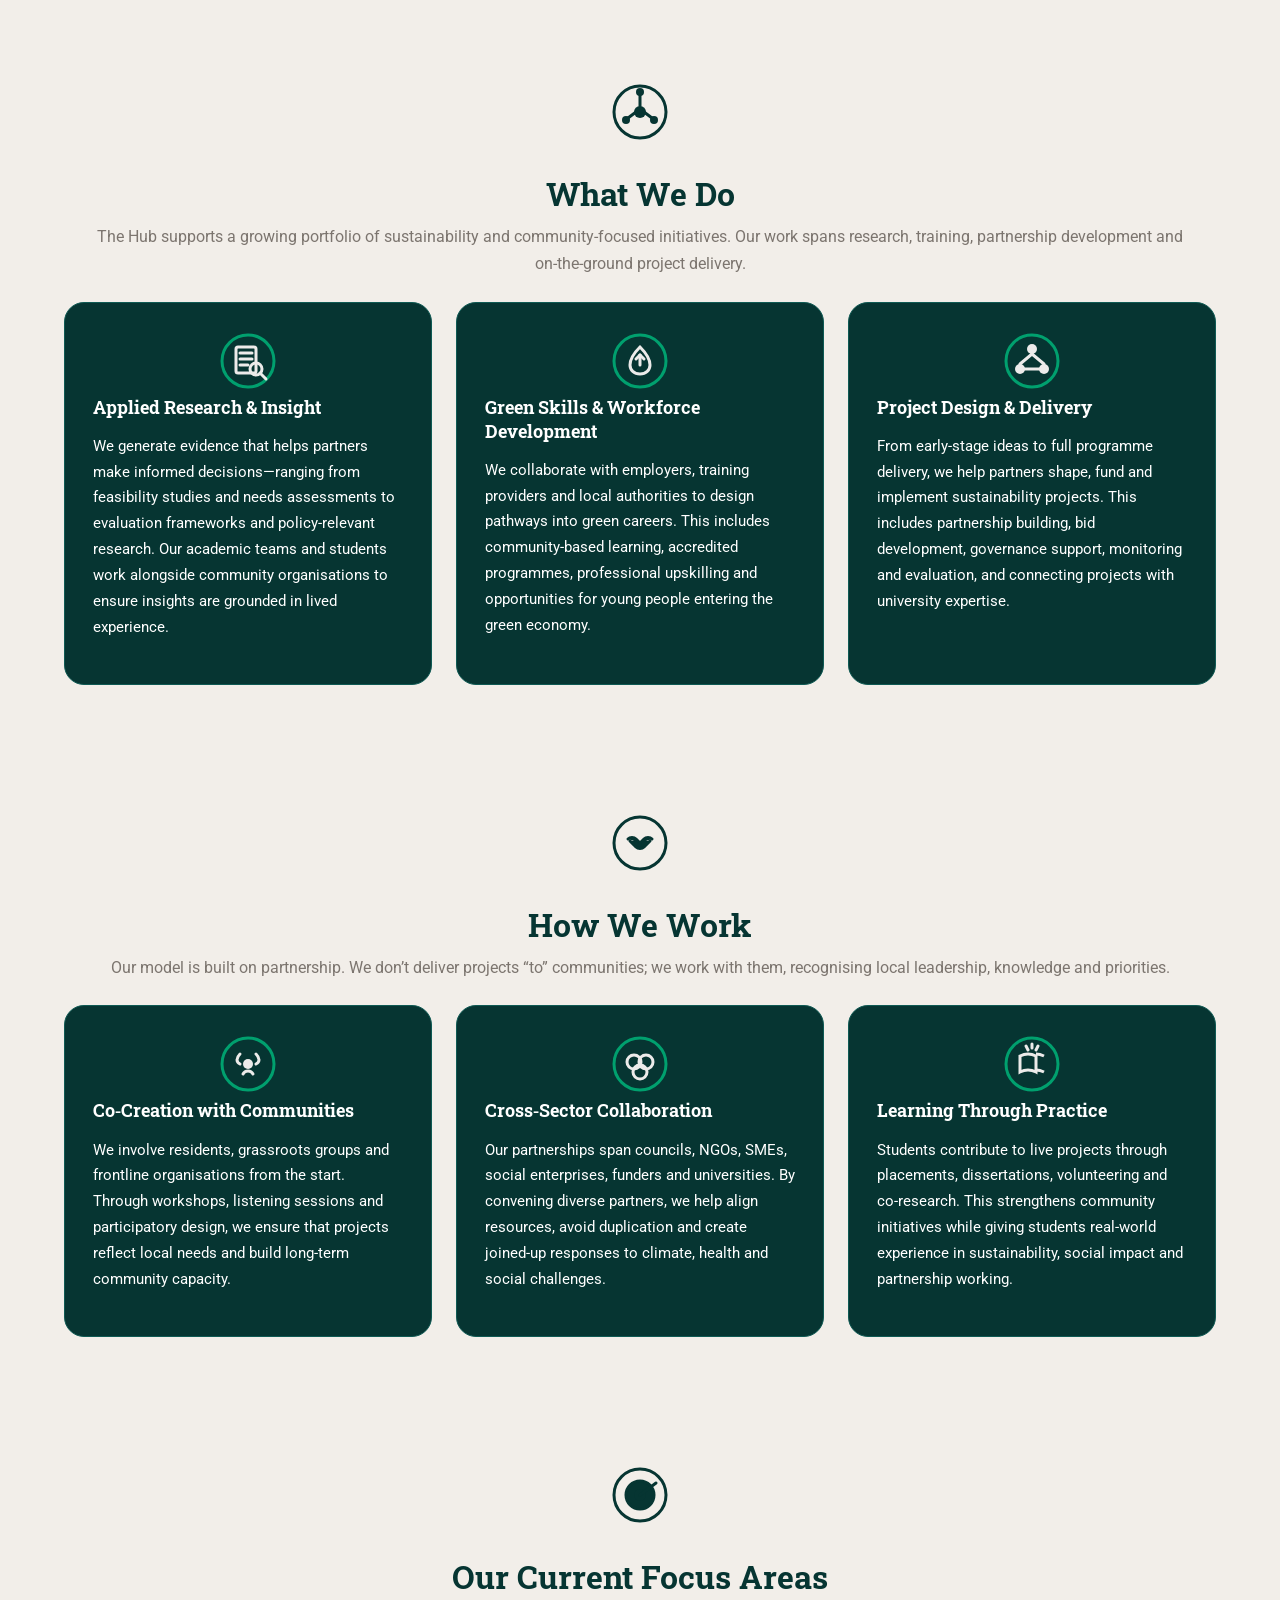
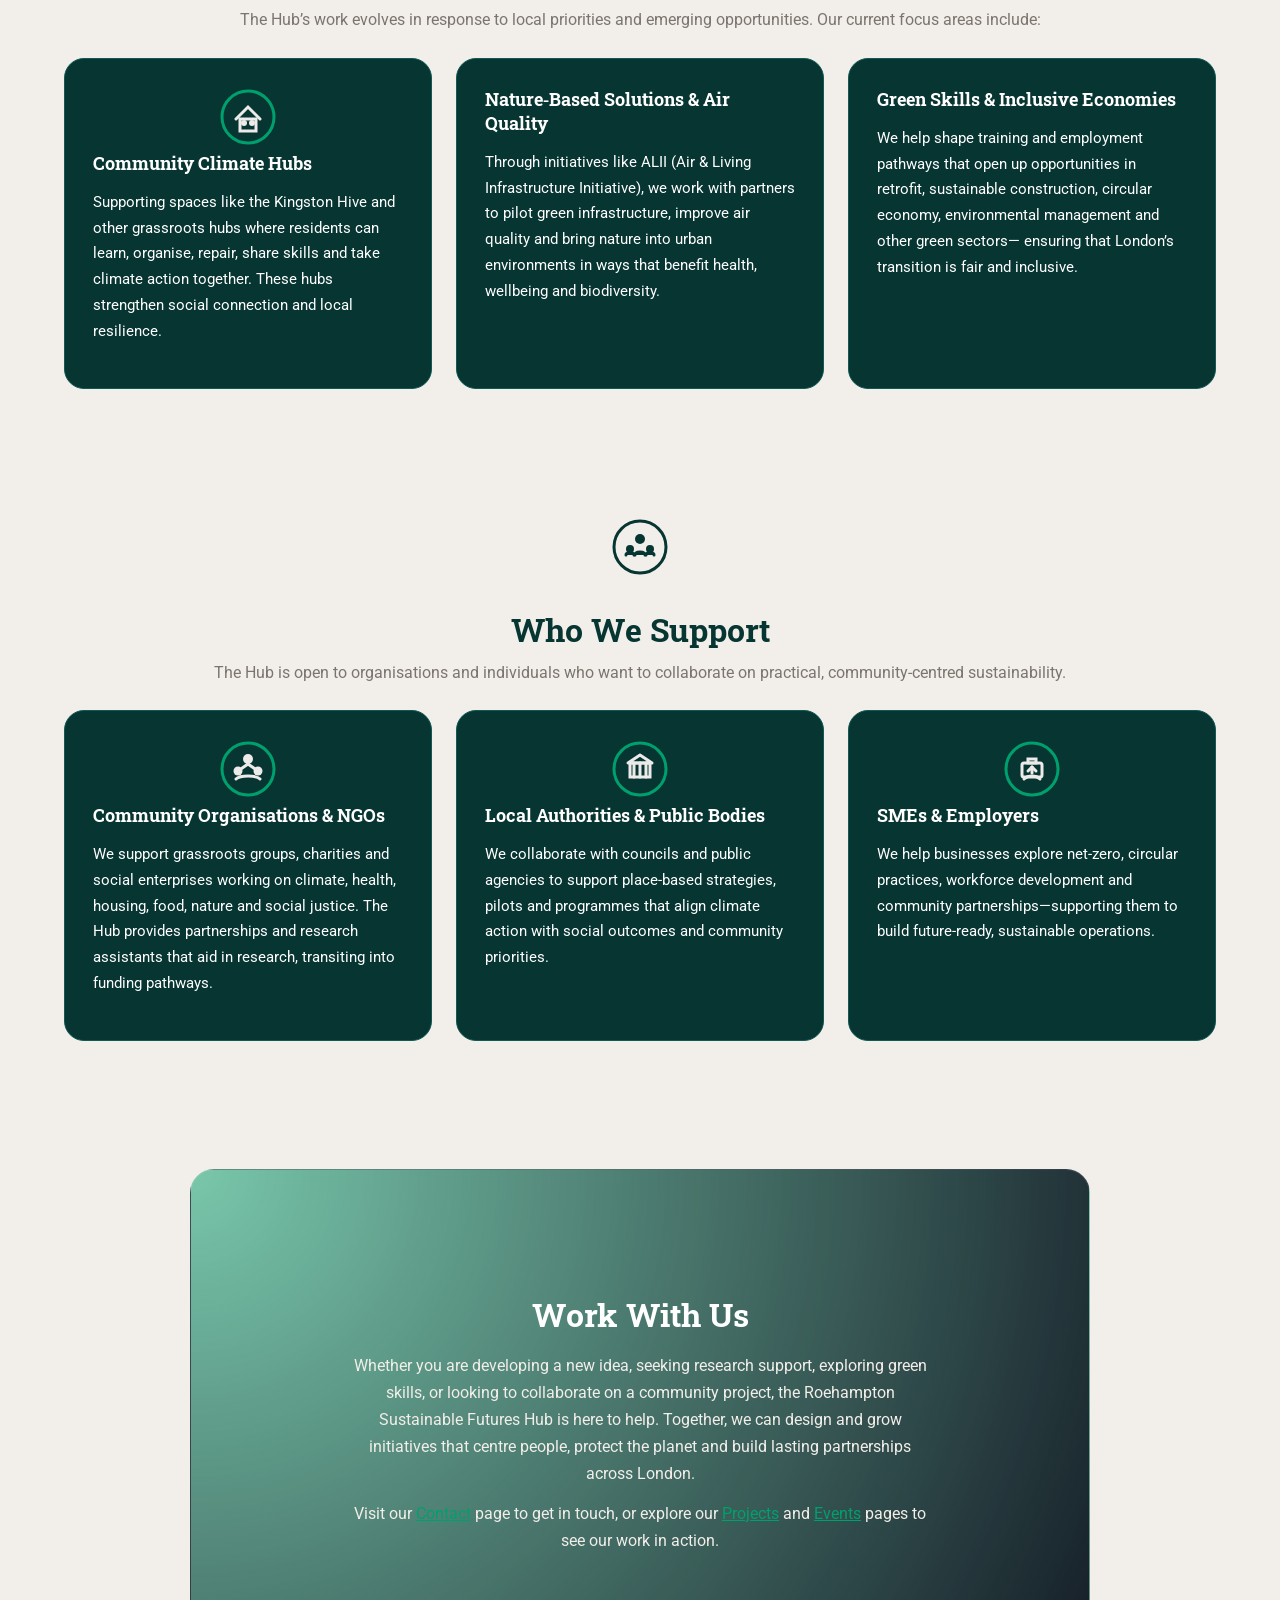
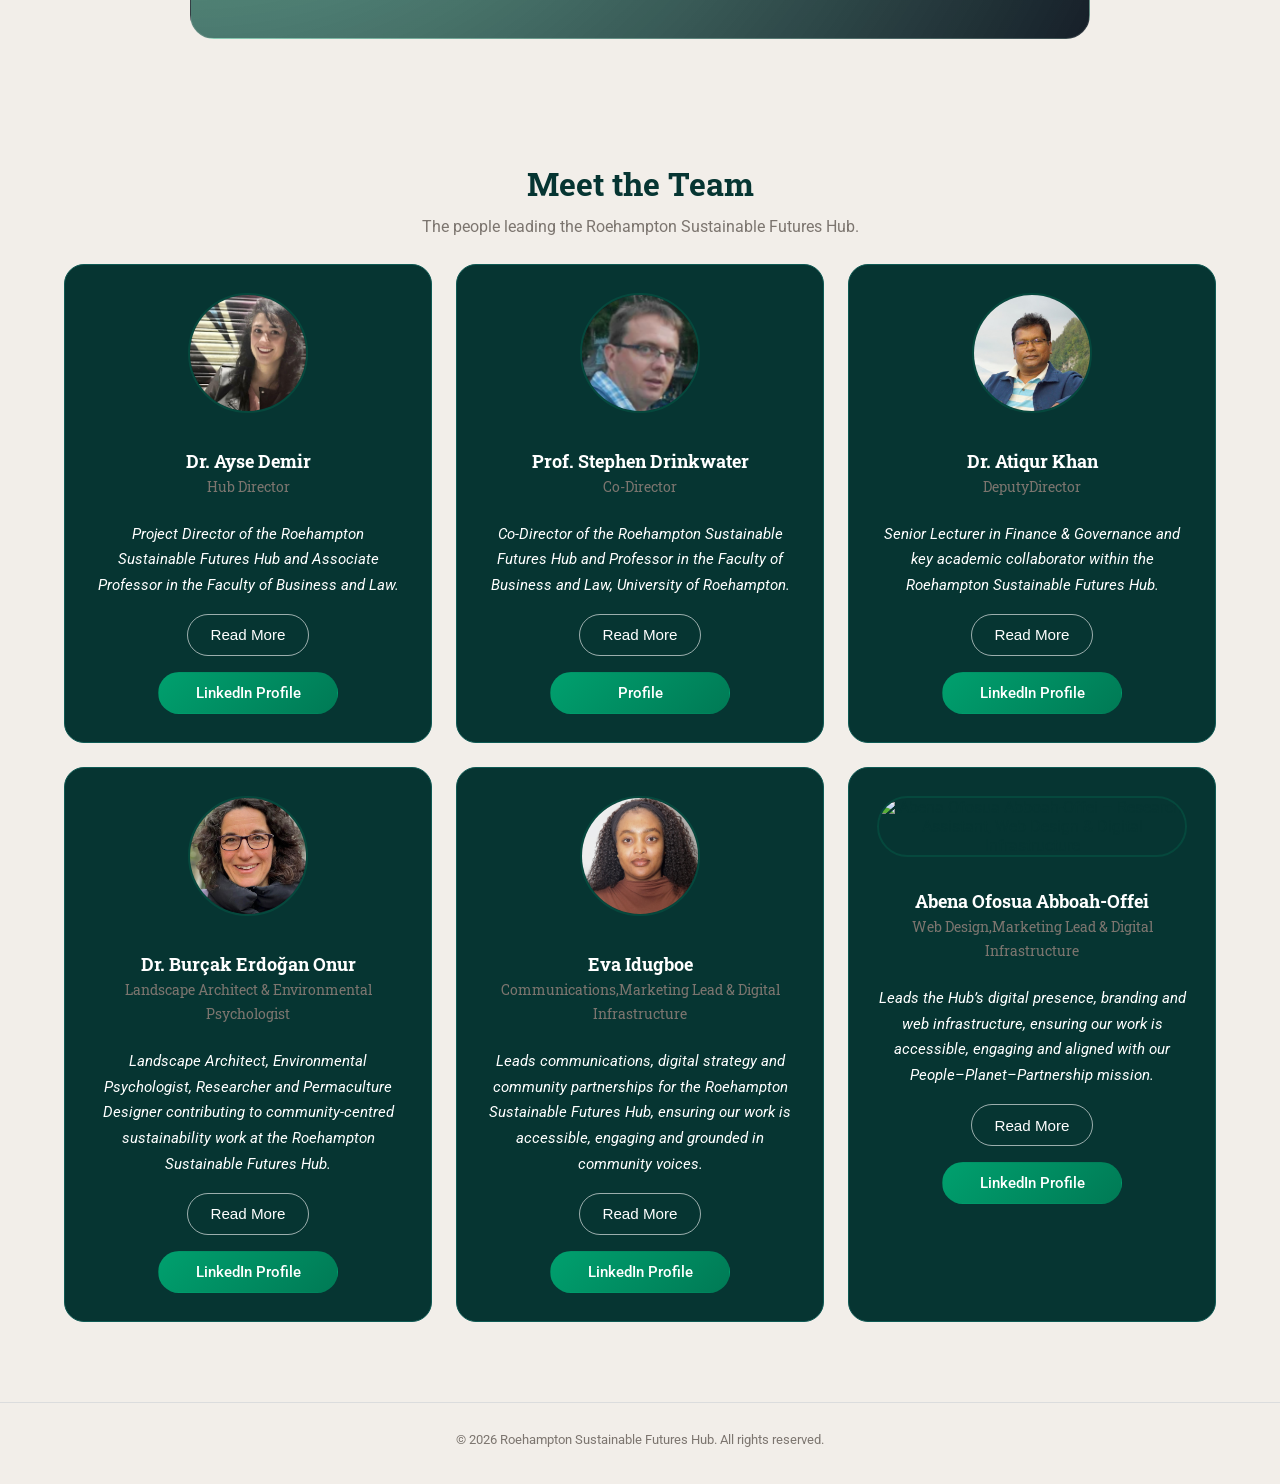
==== commit 7f2f26f4: "Academic and research showcase posters, publicatins, prijects events and about pages update. Additio" ====
--- a/about.html
+++ b/about.html
@@ -212,7 +212,24 @@
     its own sustainable future, and where no one is left behind in the transition to a greener world.
   </p>
 </div>
-</p>  
+
+
+
+<!-- ── Hub Overview Research Poster (PDF) ── -->
+<div style="max-width:500px; margin: 0 auto 2rem;">
+  <strong style="display:block; color:#4CCFA3; margin-bottom:0.5rem; text-align:center;">Hub Overview Poster</strong>
+  <div style="display:flex; flex-wrap:wrap; justify-content:center; gap:0.5rem;">
+    <a href="hub-poster.pdf" target="_blank"
+       style="display:flex; align-items:center; gap:0.6rem; padding:0.75rem 1rem; border-radius:0.5rem; background:#0d2b28; border:1px solid #00A06E; text-decoration:none;">
+      <span style="color:#ECEBEA; font-size:0.85rem;">📄 View Poster</span>
+    </a>
+
+    <a href="hub-poster.pdf" download
+       style="display:flex; align-items:center; gap:0.6rem; padding:0.75rem 1rem; border-radius:0.5rem; background:#0d2b28; border:1px solid #00A06E; text-decoration:none;">
+      <span style="color:#ECEBEA; font-size:0.85rem;">⬇ Download</span>
+    </a>
+  </div>
+</div>
 
     </div>
 
--- a/styles.css
+++ b/styles.css
@@ -1606,6 +1606,29 @@
 .carousel-btn:hover {
   background: #007A55;
 }
+
+
+/* ── Carousel dots indicator ── */
+.carousel-dots {
+  display: flex;
+  justify-content: center;
+  gap: 0.4rem;
+  margin-top: 0.5rem;
+}
+
+.carousel-dot {
+  width: 8px;
+  height: 8px;
+  border-radius: 999px;
+  background: rgba(236, 235, 234, 0.3);
+  transition: background 0.2s ease, width 0.2s ease;
+}
+
+.carousel-dot.active {
+  background: #4CCFA3;
+  width: 20px;
+}
+
 
 
 /* Accordion spacing on mobile */
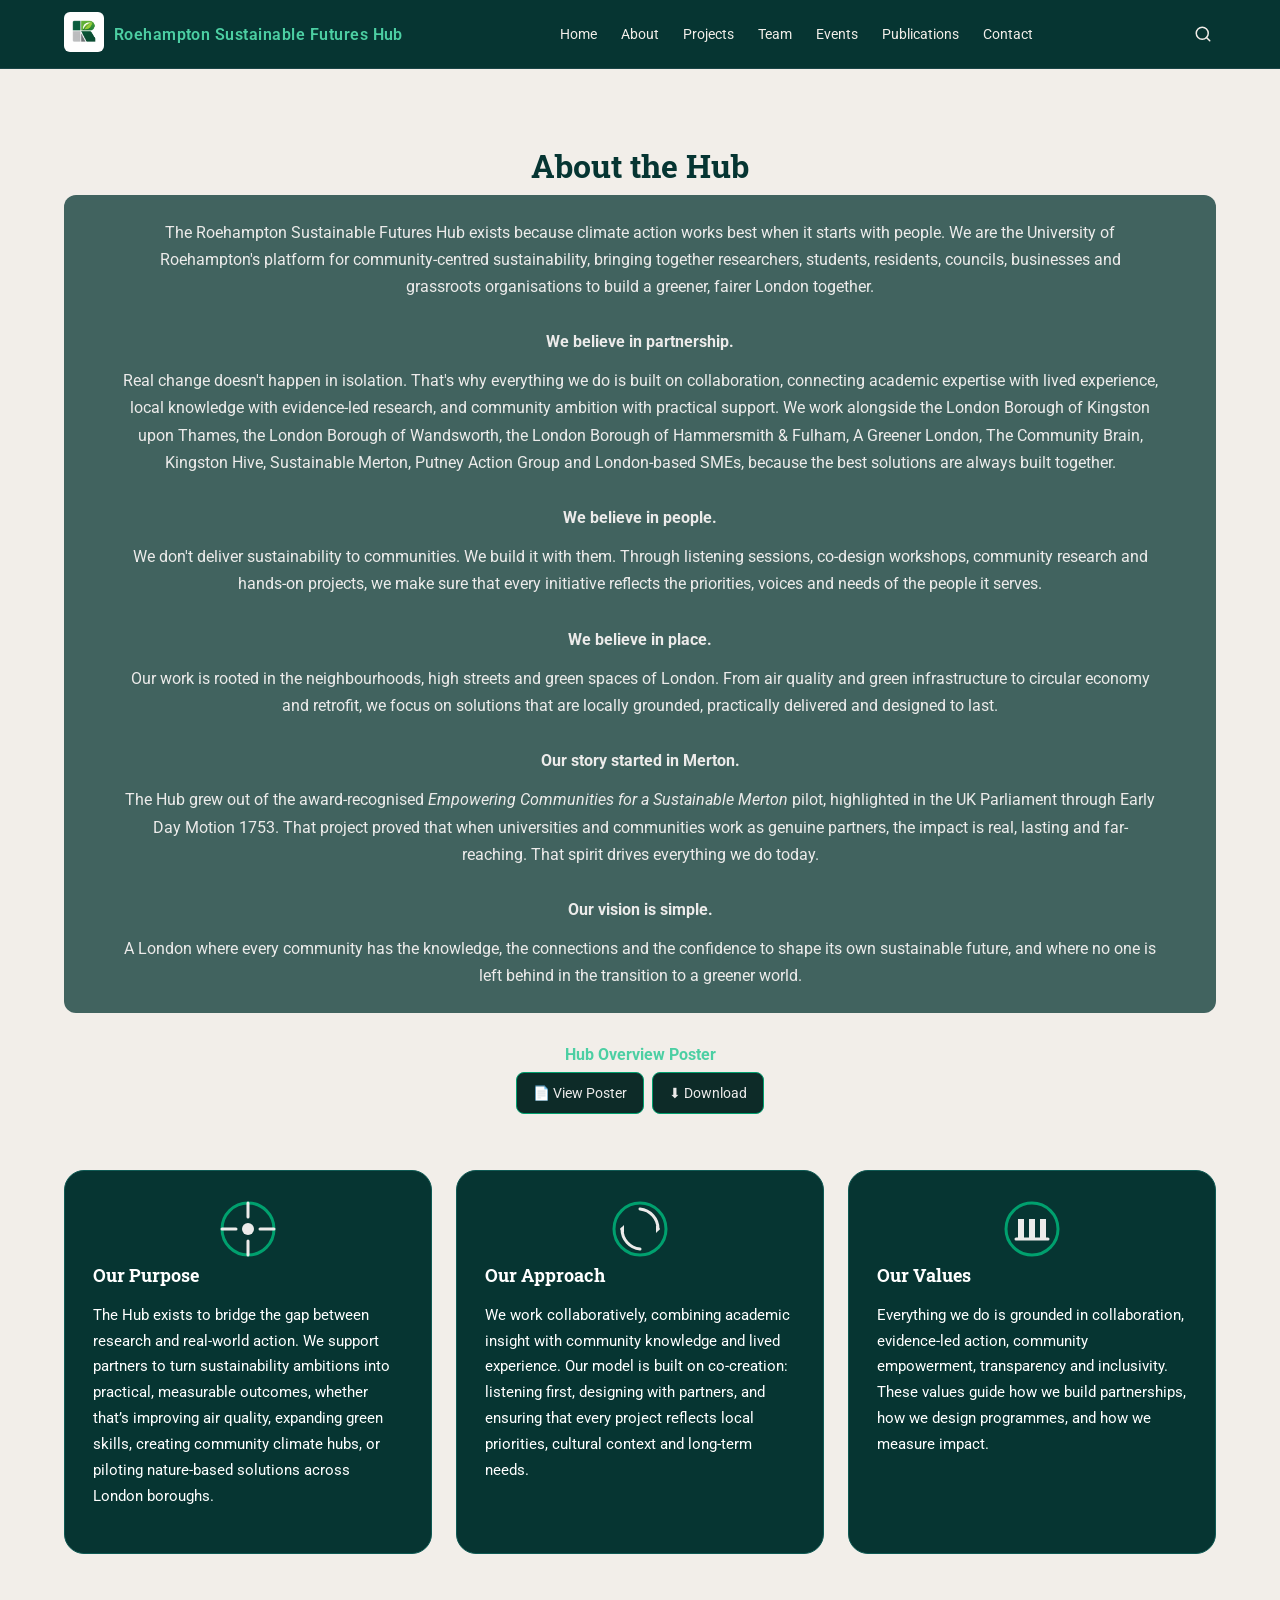
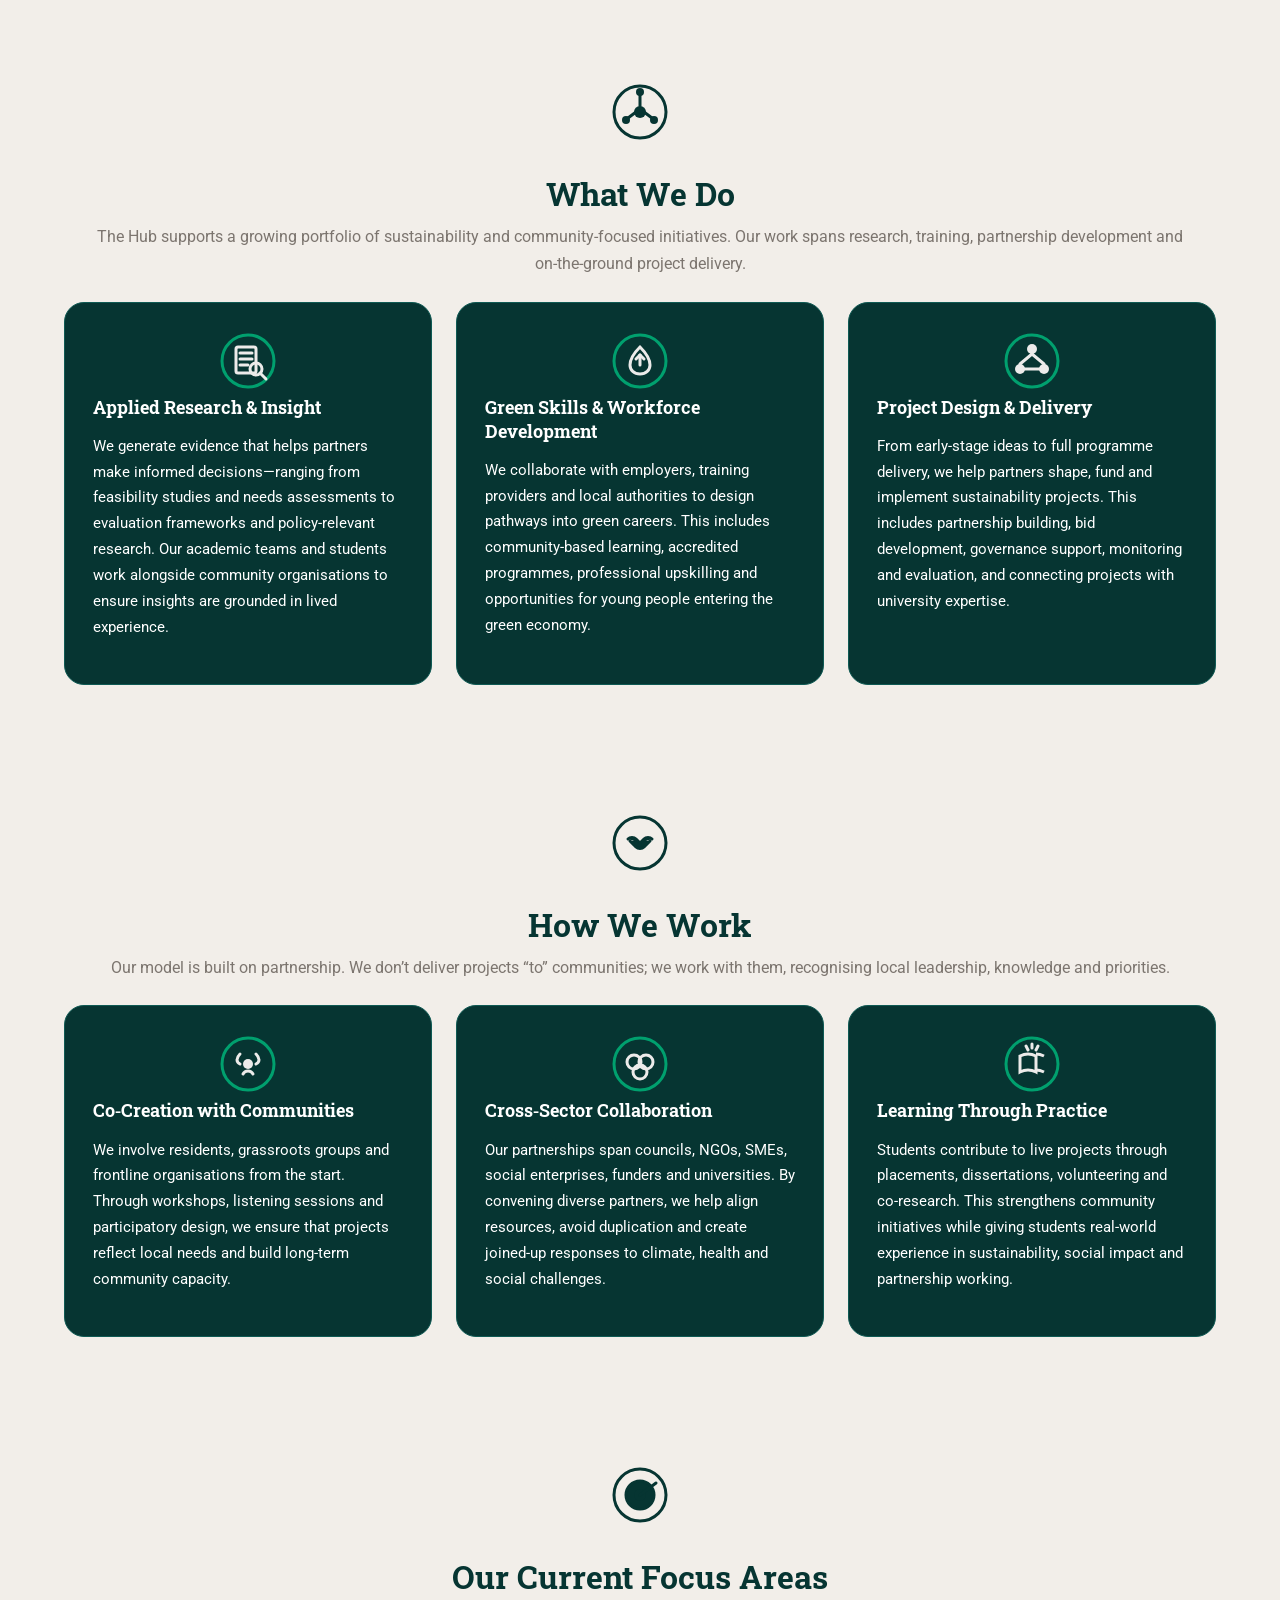
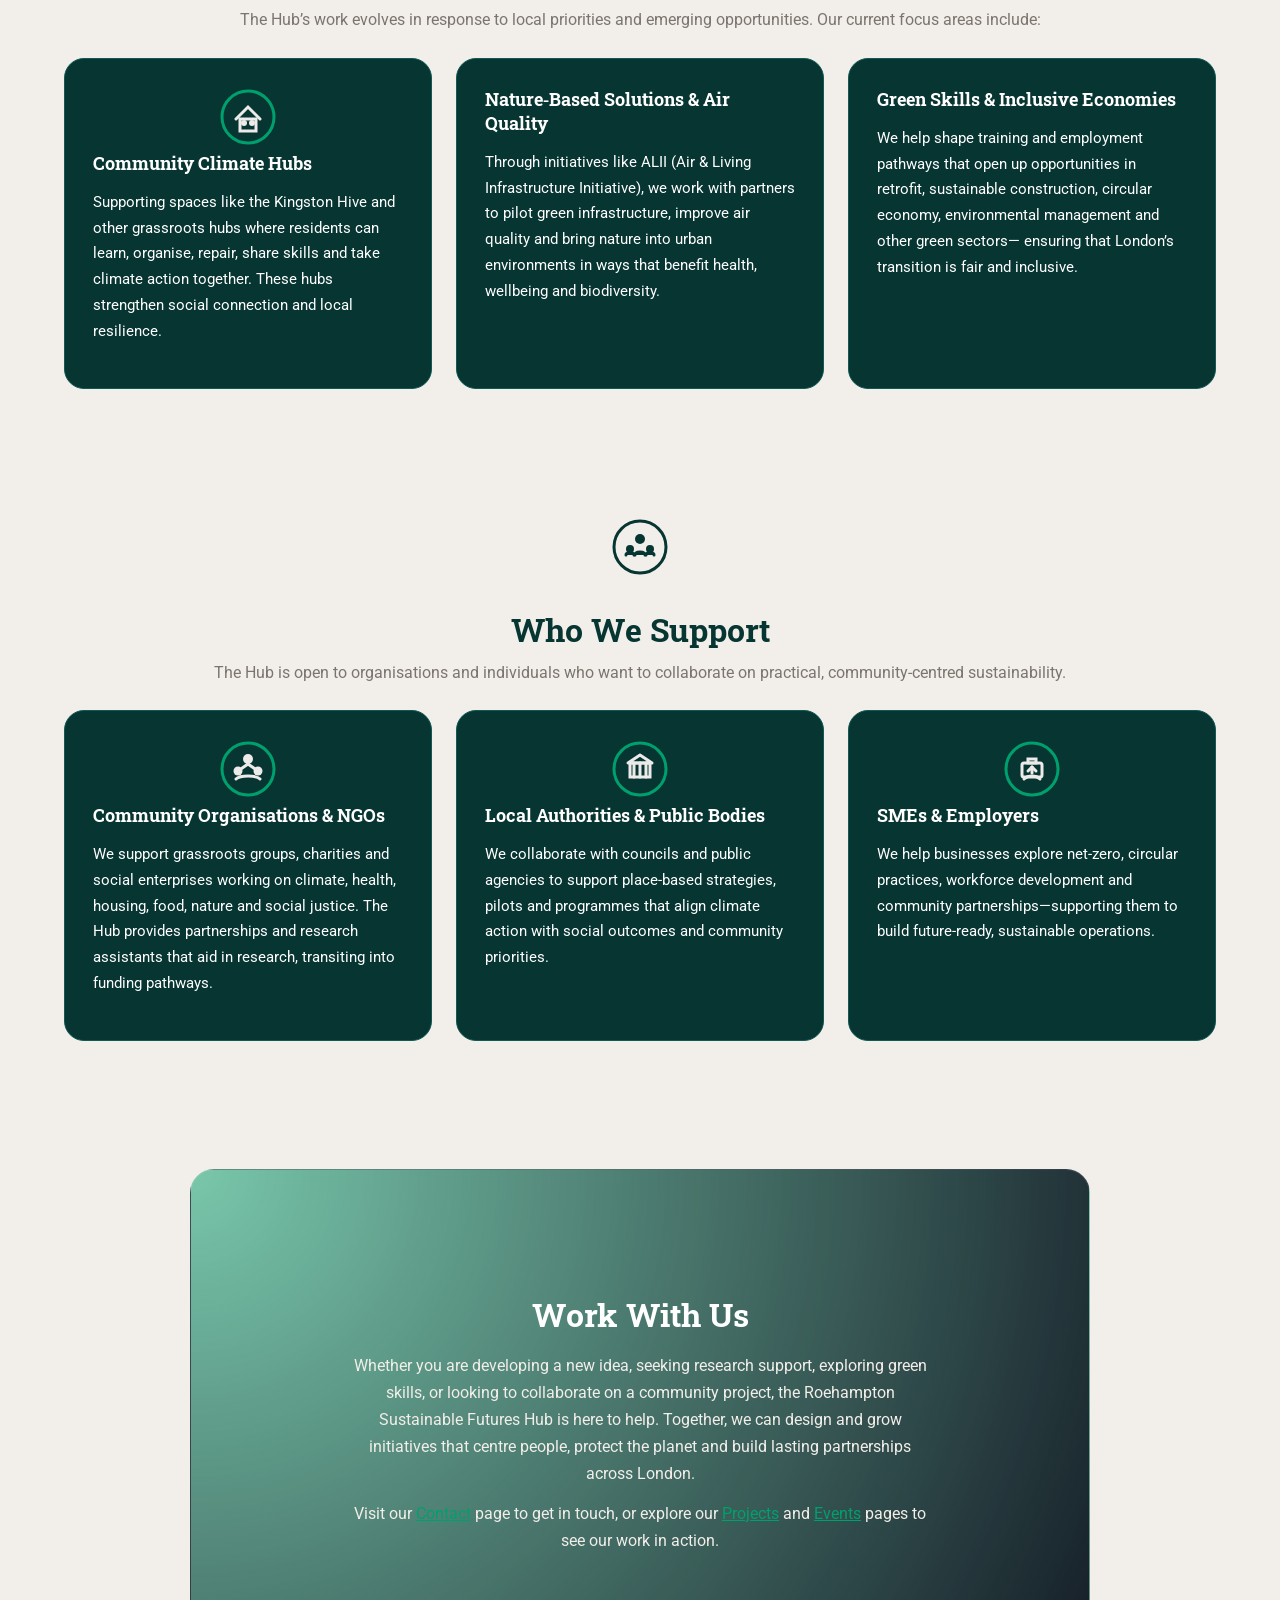
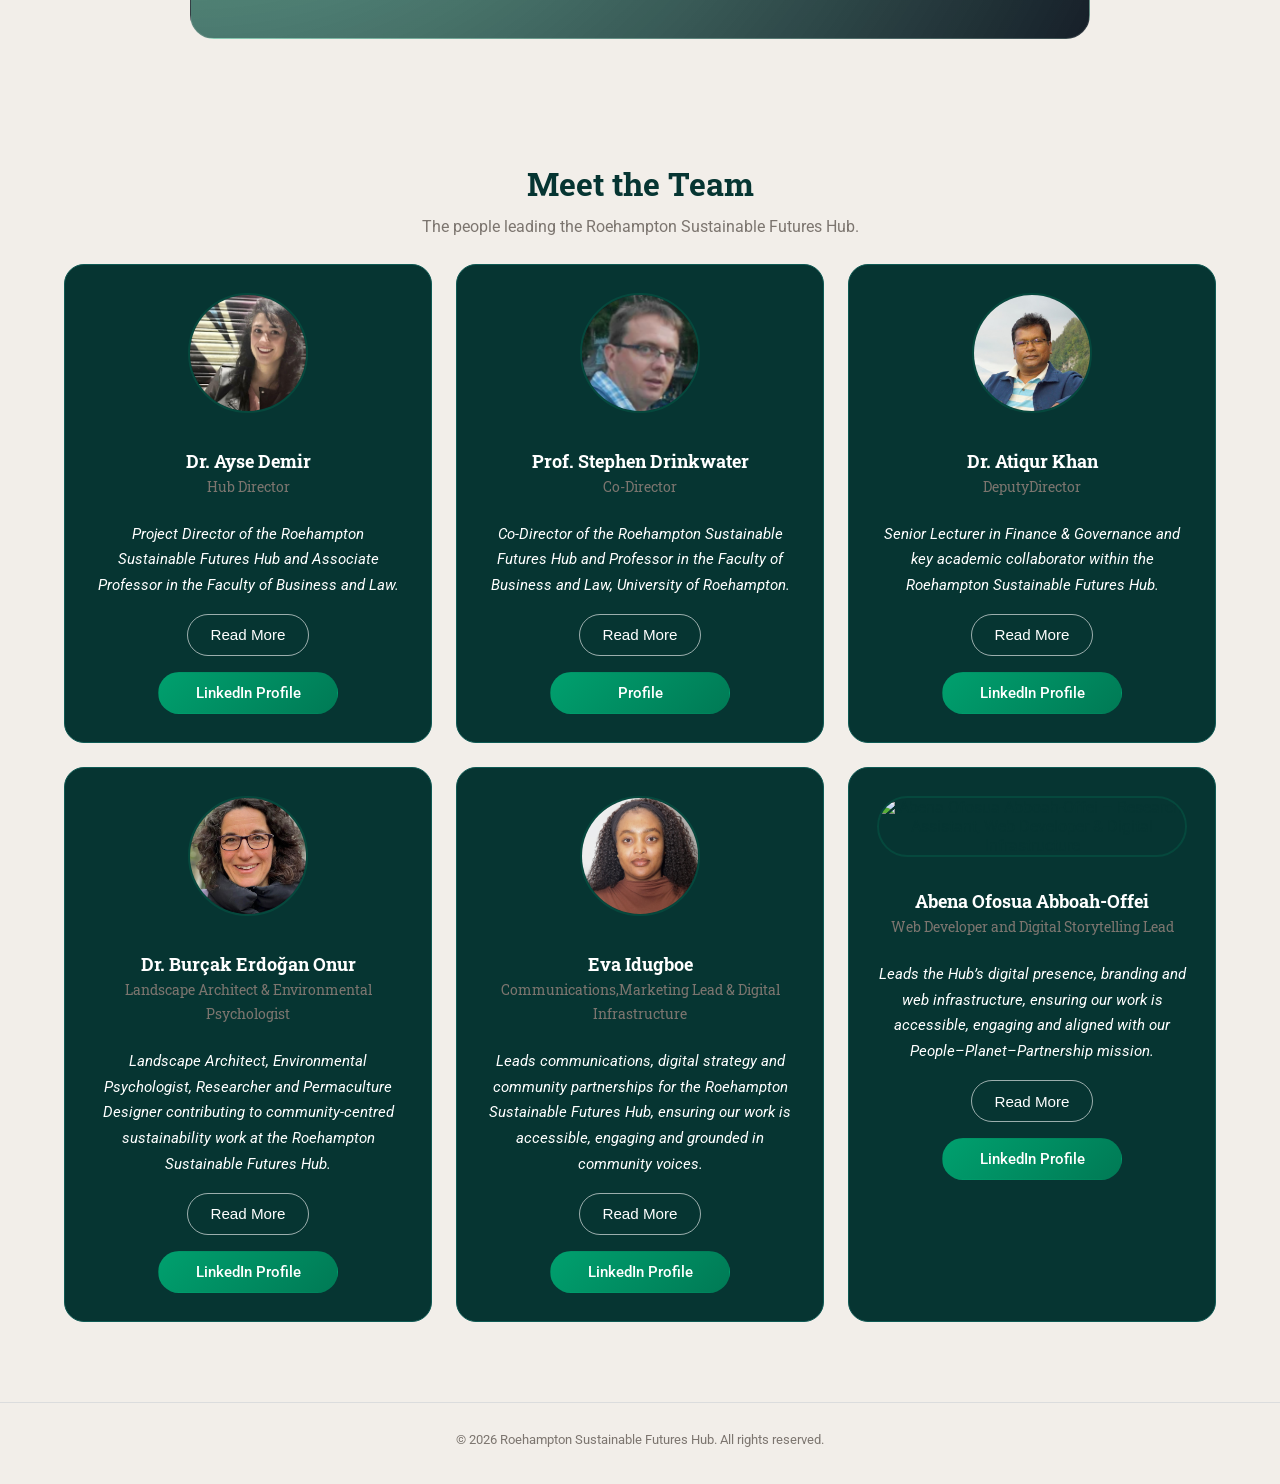
==== commit 4792d3d4: "Changes in About page" ====
--- a/about.html
+++ b/about.html
@@ -1068,13 +1068,14 @@
 <div class="about-card team-card">
   <div style="text-align:center; margin-bottom:1rem;">
     <img src="Abena.JPG"
-         alt="Abena Ofosua Abboah-Offei – Research Assistant, Web Design & Digital Infrastructure"
+         alt="Abena Ofosua Abboah-Offei – Research Assistant, Web Developer & Digital Infrastructure"
          class="team-photo">
   </div>
 
   <h3 style="text-align:center;">
     Abena Ofosua Abboah-Offei<br>
-    <span class="team-role">Web Design,Marketing Lead & Digital Infrastructure</span>
+    <span class="team-role">Web Developer and Digital Storytelling Lead</span>
+    <!-- <span class="team-role">Web Design,Marketing Lead & Digital Infrastructure</span> -->
   </h3>
 
   <p class="bio-short">
